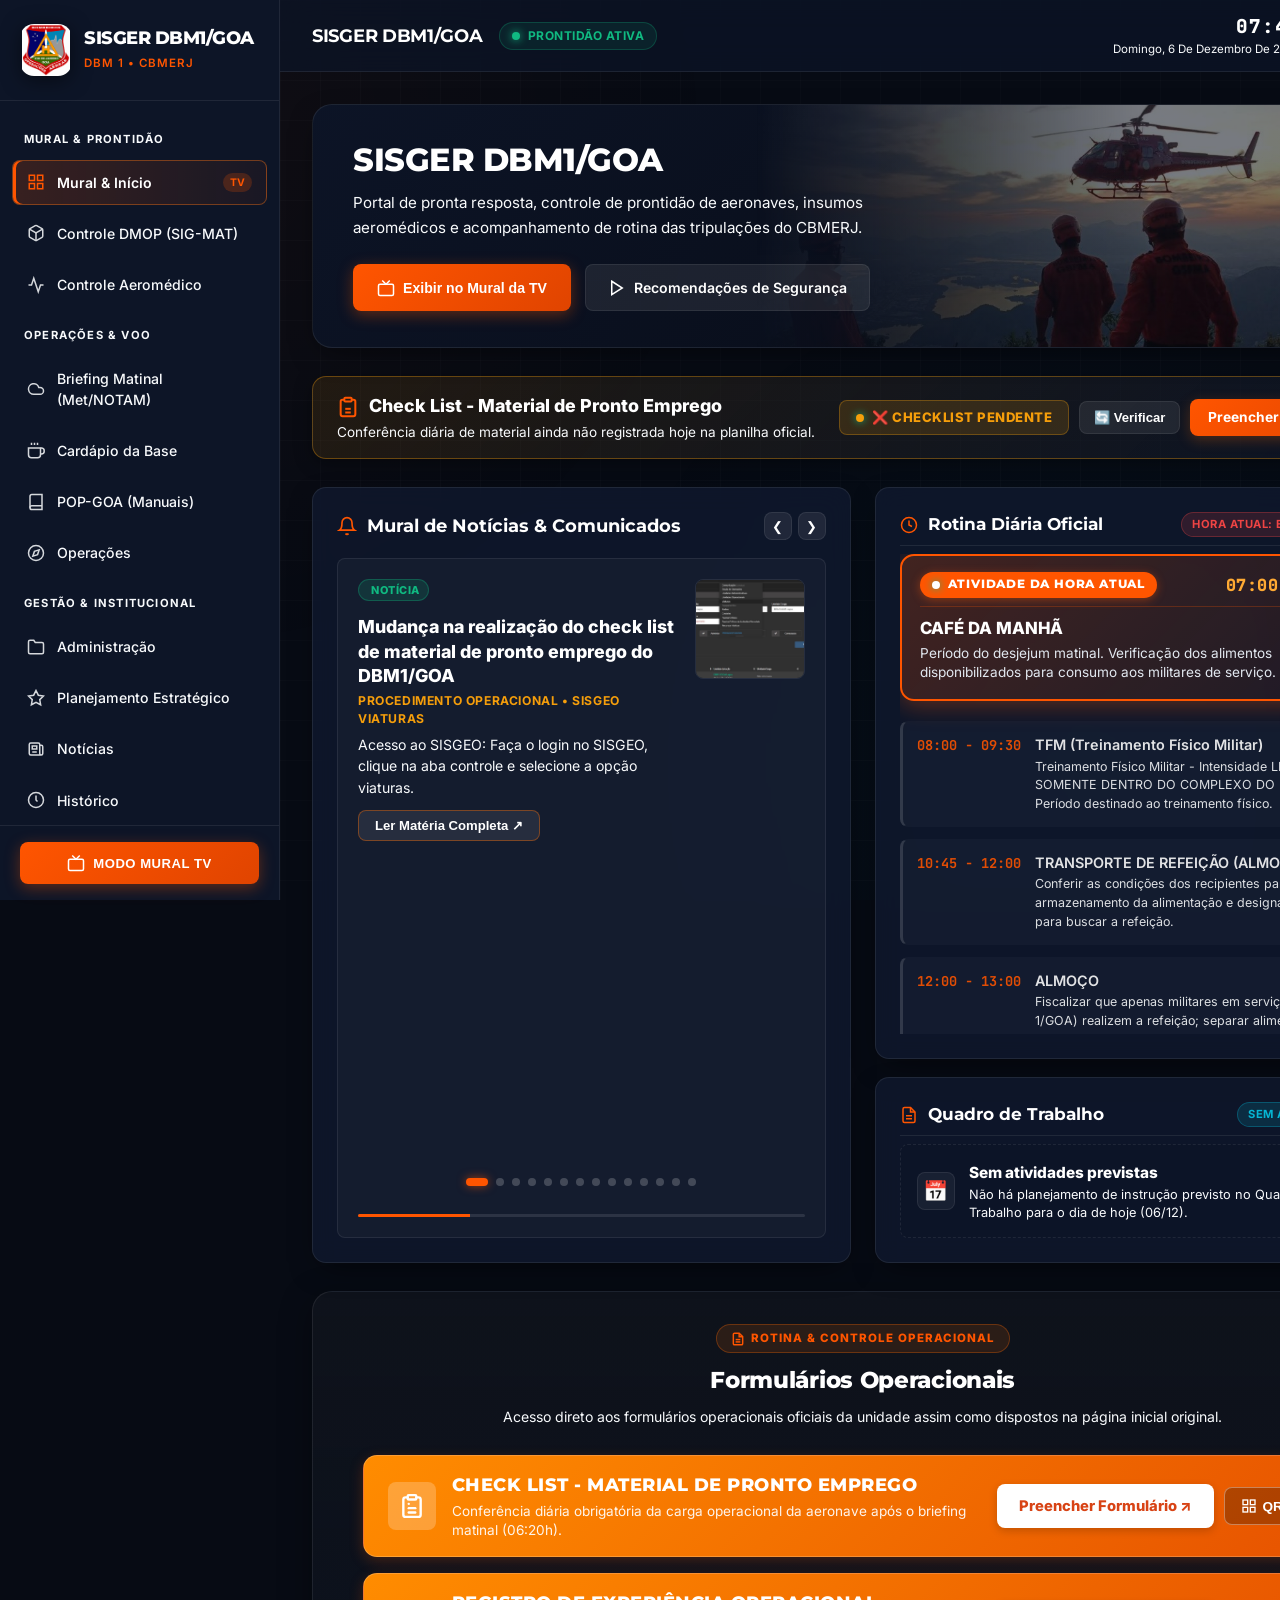
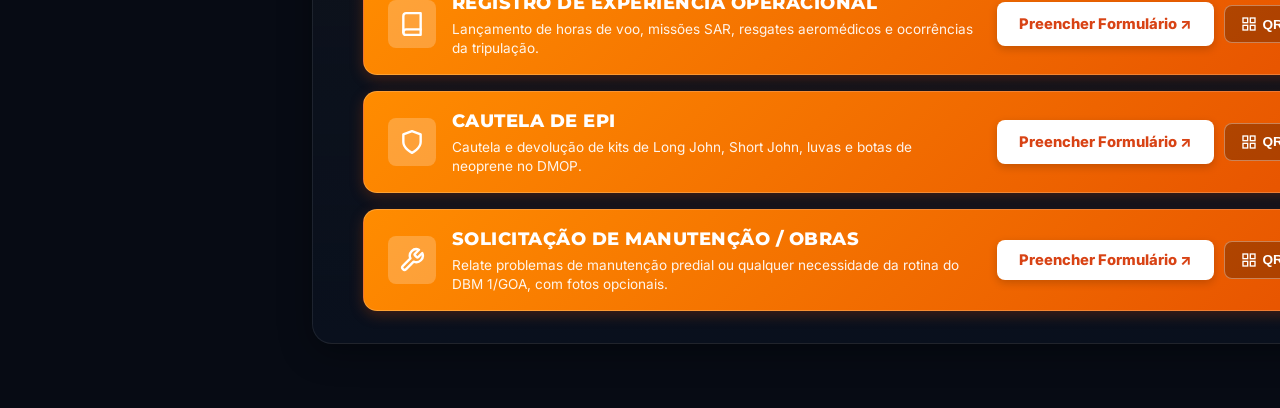
==== index.html @ 0c819751 "fix(sigmat): corrigir carregamento do prontuario e modal de registro de avarias" ====
<!DOCTYPE html>
<html lang="pt-BR">
<head>
  <meta charset="UTF-8">
  <meta name="viewport" content="width=device-width, initial-scale=1.0">
  <title>SISGER DBM1/GOA - CBMERJ | Portal Operacional</title>
  
  <!-- Favicon Oficial -->
  <link rel="icon" type="image/png" href="assets/brasao_goa.png">

  <!-- Tipografia Moderna (Google Fonts) -->
  <link rel="preconnect" href="https://fonts.googleapis.com">
  <link rel="preconnect" href="https://fonts.gstatic.com" crossorigin>
  <link href="https://fonts.googleapis.com/css2?family=Inter:wght@400;500;600;700;800&family=JetBrains+Mono:wght@500;700;800&family=Montserrat:wght@600;700;800;900&display=swap" rel="stylesheet">

  <!-- Estilos Globais -->
  <link rel="stylesheet" href="css/style.css?v=3.0">
</head>
<body>

  <!-- ========================================================================
       MODO TOTEM / TV VERTICAL (Exibição contínua para TV no salão de prontidão)
       ======================================================================== -->
  <div class="tv-kiosk-container" id="tv-kiosk-view">
    <div class="tv-header">
      <div class="tv-brand">
        <img src="assets/brasao_goa.png" alt="Brasão GOA">
        <img src="assets/distintivo_horus.jpg" alt="Distintivo Horus" style="border-radius: 50%;">
        <div>
          <h2>SISGER DBM1/GOA</h2>
          <span>MURAL OPERACIONAL & PRONTIDÃO • CBMERJ</span>
        </div>
      </div>

      <div class="tv-header-right">
        <!-- Card de Verificação da Realização do Checklist -->
        <div class="tv-checklist-card" id="tv-checklist-card-box">
          <div class="tv-chk-icon-wrap">
            <svg width="18" height="18" viewBox="0 0 24 24" fill="none" stroke="currentColor" stroke-width="2.3"><path d="M16 4h2a2 2 0 0 1 2 2v14a2 2 0 0 1-2 2H6a2 2 0 0 1-2-2V6a2 2 0 0 1 2-2h2"></path><rect x="8" y="2" width="8" height="4" rx="1" ry="1"></rect><path d="M9 14l2 2 4-4"></path></svg>
          </div>
          <div class="tv-chk-details">
            <span class="tv-chk-title">Checklist Pronto Emprego</span>
            <div id="tv-checklist-badge" class="status-indicator-badge badge-warning">
              <span class="pulse-dot"></span> PENDENTE DE REALIZAÇÃO
            </div>
          </div>
        </div>

        <div class="tv-clock">
          <div class="tv-clock-time" id="tv-clock-time">06:00:00</div>
          <div class="tv-clock-date" id="tv-clock-date">Sexta-feira, 3 de Outubro de 2026</div>
        </div>
        <button class="tv-exit-btn" id="btn-exit-tv-mode" onclick="ativarModoTv(false)" title="Sair do Modo TV (Esc)">
          ✕ Sair
        </button>
      </div>
    </div>

    <div class="tv-body-vertical">
      <!-- 1. Container de Notícias com Rotação Automática (Visual Idêntico ao Mural & Início, com Imagem) -->
      <div class="tv-urgent-banner tv-news-carousel-card" id="tv-urgent-banner">
        <div class="tv-news-card-body">
          <div class="tv-news-card-info">
            <div class="tv-news-card-badge-row">
              <span id="tv-aviso-badge" class="mural-badge badge-success">
                <span class="pulse-dot" style="width: 6px; height: 6px; background: currentColor; margin-right: 4px;"></span>
                OPERACIONAL • SALVAMENTO AQUÁTICO
              </span>
              <span class="tv-news-tag-live">MURAL DE NOTÍCIAS</span>
            </div>
            <h3 id="tv-aviso-titulo">Padronização de EPI - Aquisição de Short John</h3>
            <div id="tv-aviso-sub" class="mural-slide-sub">Utilização de Short John para Salvamento no Mar • GOA</div>
            <p id="tv-aviso-texto" class="mural-slide-text">Após processo de aquisição de EPIs para salvamento aquático, fica padronizada a correta equipagem do fiel: Short John (roupa de neoprene curta), luvas de neoprene e botas de neoprene. Cautela de kits completa disponível no DMOP.</p>
          </div>
          <div class="tv-news-img-box" id="tv-news-img-box">
            <img id="tv-aviso-img" src="assets/noticias/noticias_img_10.jpg" alt="Notícia GOA" loading="lazy">
          </div>
        </div>
        <div class="tv-news-progress">
          <div class="tv-news-progress-bar" id="tv-news-progress-bar"></div>
        </div>
      </div>

      <!-- 2. Linha Central: Vídeo Oficial de Recomendações de Segurança em Loop Contínuo -->
      <div class="tv-video-full-card" id="tv-video-wrapper">
        <div class="tv-video-tag">
          🎥 RECOMENDAÇÕES DE SEGURANÇA • GOA
        </div>
        <video id="tv-video-player" 
               src="assets/video_recomendacoes_goa.mp4" 
               autoplay 
               loop 
               muted 
               playsinline 
               preload="auto" 
               onerror="if(window.ativarFallbackVideoTv){window.ativarFallbackVideoTv();}else{this.style.display='none';}"
               style="width: 100%; height: 100%; object-fit: contain; background: #000; border: none;">
        </video>
      </div>

      <!-- 3. Timeline da Rotina Diária Oficial -->
      <div class="tv-routine-container">
        <div style="display: flex; justify-content: space-between; align-items: center; margin-bottom: 8px;">
          <h3 style="font-family: var(--font-heading); font-size: 1.05rem; color: #fff; font-weight: 700;">Rotina diária</h3>
          <span class="card-badge badge-info">Hoje</span>
        </div>
        <div class="tv-routine-list" id="tv-rotina-container">
          <!-- Injetado dinamicamente: Exibe somente o card da atividade no momento da exibição -->
        </div>
      </div>

      <!-- 3.1 Quadro de Trabalho Oficial (Instrução) -->
      <div class="tv-routine-container" id="tv-quadro-wrapper">
        <div style="display: flex; justify-content: space-between; align-items: center; margin-bottom: 8px;">
          <h3 style="font-family: var(--font-heading); font-size: 1.05rem; color: #fff; font-weight: 700;">Quadro de trabalho</h3>
          <span class="card-badge badge-warning" id="tv-quadro-badge">Instrução • Hoje</span>
        </div>
        <div class="tv-routine-list" id="tv-quadro-container">
          <!-- Injetado dinamicamente: Exibe a atividade proposta pelo documento com as mesmas dimensões -->
        </div>
      </div>

      <!-- 4. Rodapé da TV: QR Codes Rápidos para as Tripulações -->
      <div class="tv-footer-qr">
        <div class="tv-qr-box">
          <img class="tv-qr-img" src="https://api.qrserver.com/v1/create-qr-code/?size=250x250&data=https%3A%2F%2Fforms.gle%2FSuLZ4WrT7N7UUVRQ7" alt="QR Checklist">
          <div class="tv-qr-desc">
            <h4>Checklist Pronto Emprego</h4>
            <p>Conferência obrigatória realizada após o briefing.</p>
          </div>
        </div>

        <div class="tv-qr-box">
          <img class="tv-qr-img" src="https://api.qrserver.com/v1/create-qr-code/?size=250x250&data=https%3A%2F%2Fdocs.google.com%2Fforms%2Fd%2Fe%2F1FAIpQLSfJwFw_1cXWmDELPyB6v_aaVWKt3GfIDqwuEYj5qprN35EHjA%2Fviewform" alt="QR Experiência">
          <div class="tv-qr-desc">
            <h4>Experiência Operacional</h4>
            <p>Registro de horas de voo, missões e ocorrências da tripulação.</p>
          </div>
        </div>

        <div class="tv-qr-box">
          <img class="tv-qr-img" src="https://api.qrserver.com/v1/create-qr-code/?size=250x250&data=https%3A%2F%2Fdocs.google.com%2Fforms%2Fd%2Fe%2F1FAIpQLSfD7BpVW84JEsywaFGiBd-U7zSv86pkfxcZuWfM5XZKIKbe5Q%2Fviewform" alt="QR Cautela EPI">
          <div class="tv-qr-desc">
            <h4>Cautela de EPIs</h4>
            <p>Retirada de short john, long john, botas e luvas.</p>
          </div>
        </div>

        <div class="tv-qr-box">
          <img class="tv-qr-img" id="tv-qr-manutencao-img" src="https://api.qrserver.com/v1/create-qr-code/?size=250x250&data=https%3A%2F%2Fdbmlagoa.github.io%2FSISGER-DBM1-GOA%2F%3Fform%3Dmanutencao" alt="QR Manutenção">
          <div class="tv-qr-desc">
            <h4>Manutenção / Obras</h4>
            <p>Solicitação de reparos prediais e necessidades da rotina.</p>
          </div>
        </div>
      </div>
    </div>
  </div>

  <!-- ========================================================================
       APLICAÇÃO PADRÃO (DESKTOP / LAPTOP / CELULARES)
       ======================================================================== -->
  <div class="app-container">

    <!-- Sidebar de Navegação -->
    <aside class="sidebar">
      <div class="sidebar-header">
        <div class="sidebar-header-brand" style="display: flex; align-items: center; gap: 12px; flex: 1;">
          <img src="assets/brasao_goa.png" alt="Brasão GOA" class="sidebar-logo">
          <div class="sidebar-brand">
            <h1>SISGER DBM1/GOA</h1>
            <span>DBM 1 • CBMERJ</span>
          </div>
        </div>
        <button type="button" class="btn-icon mobile-sidebar-close" id="mobile-sidebar-close" aria-label="Fechar menu" title="Fechar menu">✕</button>
      </div>

      <nav class="sidebar-nav">
        <div class="nav-section-title">Mural & Prontidão</div>
        <a class="nav-link active" data-view="mural">
          <svg viewBox="0 0 24 24" fill="none" stroke="currentColor" stroke-width="2"><rect x="3" y="3" width="7" height="7"></rect><rect x="14" y="3" width="7" height="7"></rect><rect x="14" y="14" width="7" height="7"></rect><rect x="3" y="14" width="7" height="7"></rect></svg>
          <span>Mural & Início</span>
          <span class="badge">TV</span>
        </a>

        <a class="nav-link" data-view="sigmat">
          <svg viewBox="0 0 24 24" fill="none" stroke="currentColor" stroke-width="2"><path d="M21 16V8a2 2 0 0 0-1-1.73l-7-4a2 2 0 0 0-2 0l-7 4A2 2 0 0 0 3 8v8a2 2 0 0 0 1 1.73l7 4a2 2 0 0 0 2 0l7-4A2 2 0 0 0 21 16z"></path><polyline points="3.27 6.96 12 12.01 20.73 6.96"></polyline><line x1="12" y1="22.08" x2="12" y2="12"></line></svg>
          <span>Controle DMOP (SIG-MAT)</span>
        </a>

        <a class="nav-link" data-view="aeromedico">
          <svg viewBox="0 0 24 24" fill="none" stroke="currentColor" stroke-width="2"><path d="M22 12h-4l-3 9L9 3l-3 9H2"></path></svg>
          <span>Controle Aeromédico</span>
        </a>

        <div class="nav-section-title">Operações & Voo</div>
        <a class="nav-link" data-view="briefing">
          <svg viewBox="0 0 24 24" fill="none" stroke="currentColor" stroke-width="2" stroke-linecap="round" stroke-linejoin="round"><path d="M17.5 19H9a7 7 0 1 1 6.71-9h1.79a4.5 4.5 0 1 1 0 9Z"></path></svg>
          <span>Briefing Matinal (Met/NOTAM)</span>
        </a>

        <a class="nav-link" data-view="cardapio">
          <svg viewBox="0 0 24 24" fill="none" stroke="currentColor" stroke-width="2"><path d="M18 8h1a4 4 0 0 1 0 8h-1"></path><path d="M2 8h16v9a4 4 0 0 1-4 4H6a4 4 0 0 1-4-4V8z"></path><line x1="6" y1="1" x2="6" y2="4"></line><line x1="10" y1="1" x2="10" y2="4"></line><line x1="14" y1="1" x2="14" y2="4"></line></svg>
          <span>Cardápio da Base</span>
        </a>

        <a class="nav-link" data-view="pop">
          <svg viewBox="0 0 24 24" fill="none" stroke="currentColor" stroke-width="2"><path d="M4 19.5A2.5 2.5 0 0 1 6.5 17H20"></path><path d="M6.5 2H20v20H6.5A2.5 2.5 0 0 1 4 19.5v-15A2.5 2.5 0 0 1 6.5 2z"></path></svg>
          <span>POP-GOA (Manuais)</span>
        </a>

        <a class="nav-link" data-view="operacoes">
          <svg viewBox="0 0 24 24" fill="none" stroke="currentColor" stroke-width="2"><circle cx="12" cy="12" r="10"></circle><polygon points="16.24 7.76 14.12 14.12 7.76 16.24 9.88 9.88 16.24 7.76"></polygon></svg>
          <span>Operações</span>
        </a>

        <div class="nav-section-title">Gestão & Institucional</div>
        <!-- Nome Exato: Administração -->
        <a class="nav-link" data-view="administracao">
          <svg viewBox="0 0 24 24" fill="none" stroke="currentColor" stroke-width="2"><path d="M22 19a2 2 0 0 1-2 2H4a2 2 0 0 1-2-2V5a2 2 0 0 1 2-2h5l2 3h9a2 2 0 0 1 2 2z"></path></svg>
          <span>Administração</span>
        </a>

        <a class="nav-link" data-view="planejamento">
          <svg viewBox="0 0 24 24" fill="none" stroke="currentColor" stroke-width="2"><polygon points="12 2 15.09 8.26 22 9.27 17 14.14 18.18 21.02 12 17.77 5.82 21.02 7 14.14 2 9.27 8.91 8.26 12 2"></polygon></svg>
          <span>Planejamento Estratégico</span>
        </a>

        <!-- Separados: Notícias e Histórico -->
        <a class="nav-link" data-view="noticias">
          <svg viewBox="0 0 24 24" fill="none" stroke="currentColor" stroke-width="2"><path d="M19 20H5a2 2 0 0 1-2-2V6a2 2 0 0 1 2-2h10a2 2 0 0 1 2 2v1m2 13a2 2 0 0 1-2-2V7m2 13a2 2 0 0 0 2-2V9a2 2 0 0 0-2-2h-2m-4-3H9M7 16h6M7 8h6v4H7V8z"></path></svg>
          <span>Notícias</span>
        </a>

        <a class="nav-link" data-view="historico">
          <svg viewBox="0 0 24 24" fill="none" stroke="currentColor" stroke-width="2"><circle cx="12" cy="12" r="10"></circle><polyline points="12 6 12 12 14 14"></polyline></svg>
          <span>Histórico</span>
        </a>
      </nav>

      <div class="sidebar-footer">
        <button class="btn-tv-mode" id="btn-enter-tv-mode">
          <svg width="18" height="18" viewBox="0 0 24 24" fill="none" stroke="currentColor" stroke-width="2"><rect x="2" y="7" width="20" height="15" rx="2" ry="2"></rect><polyline points="17 2 12 7 7 2"></polyline></svg>
          Modo Mural TV
        </button>
      </div>
    </aside>

    <!-- Backdrop escuro para fechar o menu no celular ao tocar fora -->
    <div class="sidebar-backdrop" id="sidebar-backdrop"></div>

    <!-- Área Principal de Conteúdo -->
    <main class="main-wrapper">

      <!-- Topbar -->
      <header class="topbar">
        <div class="topbar-left">
          <button type="button" class="btn-icon mobile-hamburger-btn" id="mobile-menu-toggle" aria-label="Abrir menu de navegação" title="Menu">
            <svg width="22" height="22" viewBox="0 0 24 24" fill="none" stroke="currentColor" stroke-width="2.3" stroke-linecap="round" stroke-linejoin="round">
              <line x1="3" y1="6" x2="21" y2="6"></line>
              <line x1="3" y1="12" x2="21" y2="12"></line>
              <line x1="3" y1="18" x2="21" y2="18"></line>
            </svg>
          </button>
          <h2 class="topbar-title" id="topbar-page-title">SISGER DBM1/GOA</h2>
          <div class="topbar-status">
            <span class="pulse-dot"></span>
            Prontidão Ativa
          </div>
        </div>

        <div class="topbar-right">
          <div class="clock-display">
            <span class="clock-time" id="topbar-time">06:00</span>
            <span class="clock-date" id="topbar-date">Sexta-feira, 3 de Outubro</span>
          </div>

          <button class="btn-icon" id="btn-fullscreen-toggle" title="Tela Cheia">
            <svg width="18" height="18" viewBox="0 0 24 24" fill="none" stroke="currentColor" stroke-width="2"><path d="M8 3H5a2 2 0 0 0-2 2v3m18 0V5a2 2 0 0 0-2-2h-3m0 18h3a2 2 0 0 0 2-2v-3M3 16v3a2 2 0 0 0 2 2h3"></path></svg>
          </button>

          <button class="btn-icon" id="btn-open-cms" title="Painel de Gestão & Edição Fácil">
            <svg width="18" height="18" viewBox="0 0 24 24" fill="none" stroke="currentColor" stroke-width="2"><circle cx="12" cy="12" r="3"></circle><path d="M19.4 15a1.65 1.65 0 0 0 .33 1.82l.06.06a2 2 0 0 1 0 2.83 2 2 0 0 1-2.83 0l-.06-.06a1.65 1.65 0 0 0-1.82-.33 1.65 1.65 0 0 0-1 1.51V21a2 2 0 0 1-2 2 2 2 0 0 1-2-2v-.09A1.65 1.65 0 0 0 9 19.4a1.65 1.65 0 0 0-1.82.33l-.06.06a2 2 0 0 1-2.83 0 2 2 0 0 1 0-2.83l.06-.06a1.65 1.65 0 0 0 .33-1.82 1.65 1.65 0 0 0-1.51-1H3a2 2 0 0 1-2-2 2 2 0 0 1 2-2h.09A1.65 1.65 0 0 0 4.6 9a1.65 1.65 0 0 0-.33-1.82l-.06-.06a2 2 0 0 1 0-2.83 2 2 0 0 1 2.83 0l.06.06a1.65 1.65 0 0 0 1.82.33H9a1.65 1.65 0 0 0 1-1.51V3a2 2 0 0 1 2-2 2 2 0 0 1 2 2v.09a1.65 1.65 0 0 0 1 1.51 1.65 1.65 0 0 0 1.82-.33l.06-.06a2 2 0 0 1 2.83 0 2 2 0 0 1 0 2.83l-.06.06a1.65 1.65 0 0 0-.33 1.82V9a1.65 1.65 0 0 0 1.51 1H21a2 2 0 0 1 2 2 2 2 0 0 1-2 2h-.09a1.65 1.65 0 0 0-1.51 1z"></path></svg>
          </button>
        </div>
      </header>

      <!-- Conteúdo das Telas -->
      <div class="page-content">

        <!-- ==================================================================
             TELA 1: MURAL & INÍCIO (HOMEPAGE)
             ================================================================== -->
        <section class="view-section active" id="view-mural">
          <!-- Hero Banner Tático com Imagem Real do GOA -->
          <div class="hero-banner">
            <img src="assets/goa_hero_real.jpg" alt="Operações Aéreas CBMERJ / GOA" class="hero-banner-img">
            <div class="hero-content">
              <h2 class="hero-title">SISGER DBM1/GOA</h2>
              <p class="hero-desc">
                Portal de pronta resposta, controle de prontidão de aeronaves, insumos aeromédicos e acompanhamento de rotina das tripulações do CBMERJ.
              </p>
              <div class="hero-actions">
                <button class="btn-primary" onclick="ativarModoTv(true)">
                  <svg width="18" height="18" viewBox="0 0 24 24" fill="none" stroke="currentColor" stroke-width="2"><rect x="2" y="7" width="20" height="15" rx="2" ry="2"></rect><polyline points="17 2 12 7 7 2"></polyline></svg>
                  Exibir no Mural da TV
                </button>
                <a href="#video-anchor" class="btn-secondary">
                  <svg width="18" height="18" viewBox="0 0 24 24" fill="none" stroke="currentColor" stroke-width="2"><polygon points="5 3 19 12 5 21 5 3"></polygon></svg>
                  Recomendações de Segurança
                </a>
              </div>
            </div>
          </div>

          <!-- Card de Status do Checklist em Tempo Real -->
          <div class="checklist-status-card" id="checklist-card-box">
            <div class="checklist-info">
              <div class="checklist-title-row">
                <svg width="22" height="22" viewBox="0 0 24 24" fill="none" stroke="currentColor" stroke-width="2.2" style="color: var(--orange-rescue); flex-shrink: 0;"><path d="M16 4h2a2 2 0 0 1 2 2v14a2 2 0 0 1-2 2H6a2 2 0 0 1-2-2V6a2 2 0 0 1 2-2h2"></path><rect x="8" y="2" width="8" height="4" rx="1" ry="1"></rect><path d="M9 14h6"></path><path d="M9 18h6"></path><path d="M9 10h.01"></path></svg>
                <h3>Check List - Material de Pronto Emprego</h3>
              </div>
              <p id="checklist-status-desc">
                Consultando planilha de prontidão operacional no Google Drive...
              </p>
            </div>
            <div class="checklist-actions">
              <div id="checklist-live-badge" class="status-indicator-badge badge-warning">
                <span class="pulse-dot"></span> CHECANDO PLANILHA...
              </div>
              <button type="button" class="btn-secondary btn-verificar-chk" onclick="verificarChecklistManual()" title="Consultar planilha agora">
                🔄 Verificar
              </button>
              <a href="https://forms.gle/SuLZ4WrT7N7UUVRQ7" target="_blank" rel="noopener noreferrer" class="btn-primary btn-preencher-chk">
                Preencher Formulário ↗
              </a>
            </div>
          </div>

          <!-- Grid de Prontidão: Mural de Avisos & Rotina Diária Oficial -->
          <div class="mural-rotina-grid">
            <!-- Coluna 1: Mural de Avisos com Últimas Notícias Autênticas -->
            <div class="card" id="mural-card" style="display: flex; flex-direction: column;">
              <div class="card-header">
                <div class="card-title">
                  <svg width="20" height="20" viewBox="0 0 24 24" fill="none" stroke="currentColor" stroke-width="2"><path d="M18 8A6 6 0 0 0 6 8c0 7-3 9-3 9h18s-3-2-3-9"></path><path d="M13.73 21a2 2 0 0 1-3.46 0"></path></svg>
                  Mural de Notícias & Comunicados
                </div>
                <div style="display: flex; align-items: center; gap: 8px;">
                  <div class="mural-nav-btns">
                    <button type="button" class="btn-icon" id="btn-mural-prev" title="Aviso Anterior" style="width: 28px; height: 28px; font-size: 0.8rem;">❮</button>
                    <button type="button" class="btn-icon" id="btn-mural-next" title="Próximo Aviso" style="width: 28px; height: 28px; font-size: 0.8rem;">❯</button>
                  </div>
                </div>
              </div>
              <div class="mural-carousel" id="mural-carousel-box" style="flex: 1; display: flex; flex-direction: column; justify-content: space-between;">
                <div id="mural-slides-container">
                  <!-- Notícia 1 (Ativa por padrão no carregamento) -->
                  <div class="mural-slide active" data-index="0">
                    <div style="display: flex; gap: 16px; align-items: flex-start;">
                      <div style="flex: 1;">
                        <div style="display: flex; align-items: center; justify-content: space-between; margin-bottom: 6px;">
                          <span class="mural-badge badge-success">
                            <span class="pulse-dot" style="width: 6px; height: 6px; background: currentColor; margin-right: 4px;"></span>
                            OPERACIONAL • SALVAMENTO AQUÁTICO
                          </span>
                        </div>
                        <h3 style="color: #fff; font-size: 1.12rem; font-weight: 800; margin-bottom: 4px; line-height: 1.35;">Padronização de EPI - Aquisição de Short John</h3>
                        <div class="mural-slide-sub">Utilização de Short John para Salvamento no Mar • GOA</div>
                        <p class="mural-slide-text">Após processo de aquisição de EPIs para salvamento aquático, fica padronizada a correta equipagem do fiel: Short John (roupa de neoprene curta), luvas de neoprene e botas de neoprene. Cautela de kits completa disponível no DMOP.</p>
                        <div class="mural-slide-action">
                          <button type="button" class="btn-secondary" onclick="navigateTo('noticias')" style="padding: 7px 16px; font-size: 0.82rem; border-color: rgba(255,107,0,0.4); color: #fff; display: inline-flex; align-items: center; gap: 6px;">
                            Ler Matéria Completa ↗
                          </button>
                        </div>
                      </div>
                      <img src="assets/noticias/noticias_img_10.jpg" alt="Padronização de EPI" style="width: 110px; height: 100px; object-fit: cover; border-radius: var(--radius-sm); border: 1px solid var(--border-subtle); flex-shrink: 0;" loading="lazy">
                    </div>
                  </div>

                  <!-- Notícia 2 -->
                  <div class="mural-slide" data-index="1">
                    <div style="display: flex; gap: 16px; align-items: flex-start;">
                      <div style="flex: 1;">
                        <div style="display: flex; align-items: center; justify-content: space-between; margin-bottom: 6px;">
                          <span class="mural-badge badge-info">
                            <span class="pulse-dot" style="width: 6px; height: 6px; background: currentColor; margin-right: 4px;"></span>
                            INFRAESTRUTURA • 1ª FASE DE OBRAS
                          </span>
                        </div>
                        <h3 style="color: #fff; font-size: 1.12rem; font-weight: 800; margin-bottom: 4px; line-height: 1.35;">Início das Obras de Reforma e Readequação do DBM 1/GOA</h3>
                        <div class="mural-slide-sub">Alojamento Provisório Feminino e Almoxarifado Médico</div>
                        <p class="mural-slide-text">Instalados 3 containers provisórios para abrigar alojamento feminino, almoxarifado médico e sanitários dos colaboradores da empresa Argal para início das reformas estruturais do destacamento.</p>
                        <div class="mural-slide-action">
                          <button type="button" class="btn-secondary" onclick="navigateTo('noticias')" style="padding: 7px 16px; font-size: 0.82rem; border-color: rgba(255,107,0,0.4); color: #fff; display: inline-flex; align-items: center; gap: 6px;">
                            Ler Matéria Completa ↗
                          </button>
                        </div>
                      </div>
                      <img src="assets/noticias/noticias_img_9.jpg" alt="Obras DBM 1/GOA" style="width: 110px; height: 100px; object-fit: cover; border-radius: var(--radius-sm); border: 1px solid var(--border-subtle); flex-shrink: 0;" loading="lazy">
                    </div>
                  </div>

                  <!-- Notícia 3 -->
                  <div class="mural-slide" data-index="2">
                    <div style="display: flex; gap: 16px; align-items: flex-start;">
                      <div style="flex: 1;">
                        <div style="display: flex; align-items: center; justify-content: space-between; margin-bottom: 6px;">
                          <span class="mural-badge badge-success">
                            <span class="pulse-dot" style="width: 6px; height: 6px; background: currentColor; margin-right: 4px;"></span>
                            SISTEMA • CONTROLE DMOP
                          </span>
                        </div>
                        <h3 style="color: #fff; font-size: 1.12rem; font-weight: 800; margin-bottom: 4px; line-height: 1.35;">Operação do SIG-MAT (Controle DMOP)</h3>
                        <div class="mural-slide-sub">Fase Final do Estabelecimento de Controle de Material Operacional</div>
                        <p class="mural-slide-text">Concluída a entrada definitiva em operação do Sistema Integrado de Gestão de Material Operacional para controle rigoroso de carga, conferência diária e cautelas individuais da unidade.</p>
                        <div class="mural-slide-action">
                          <button type="button" class="btn-secondary" onclick="navigateTo('sigmat')" style="padding: 7px 16px; font-size: 0.82rem; border-color: rgba(255,107,0,0.4); color: #fff; display: inline-flex; align-items: center; gap: 6px;">
                            Acessar Sistema SIG-MAT ↗
                          </button>
                        </div>
                      </div>
                      <img src="assets/noticias/noticias_img_1.jpg" alt="SIG-MAT" style="width: 110px; height: 100px; object-fit: cover; border-radius: var(--radius-sm); border: 1px solid var(--border-subtle); flex-shrink: 0;" loading="lazy">
                    </div>
                  </div>

                  <!-- Notícia 4 -->
                  <div class="mural-slide" data-index="3">
                    <div style="display: flex; gap: 16px; align-items: flex-start;">
                      <div style="flex: 1;">
                        <div style="display: flex; align-items: center; justify-content: space-between; margin-bottom: 6px;">
                          <span class="mural-badge badge-danger">
                            <span class="pulse-dot" style="width: 6px; height: 6px; background: currentColor; margin-right: 4px;"></span>
                            URGENTE • SISGEO & ONCALL
                          </span>
                        </div>
                        <h3 style="color: #fff; font-size: 1.12rem; font-weight: 800; margin-bottom: 4px; line-height: 1.35;">Orientações para Preenchimento do Quesito Eletrônico</h3>
                        <div class="mural-slide-sub">Responsabilidades no Processo de Confecção do Quesito</div>
                        <p class="mural-slide-text">Preenchimento obrigatório pelo Chefe de Guarnição (SAR/Aeromédico) e assinatura do Comandante da Aeronave. Atenção ao correto lançamento de atribuições no sistema Oncall.</p>
                        <div class="mural-slide-action">
                          <button type="button" class="btn-secondary" onclick="navigateTo('noticias')" style="padding: 7px 16px; font-size: 0.82rem; border-color: rgba(255,107,0,0.4); color: #fff; display: inline-flex; align-items: center; gap: 6px;">
                            Ler Instruções na Íntegra ↗
                          </button>
                        </div>
                      </div>
                      <img src="assets/noticias/noticias_img_12.jpg" alt="Quesito Eletrônico" style="width: 110px; height: 100px; object-fit: cover; border-radius: var(--radius-sm); border: 1px solid var(--border-subtle); flex-shrink: 0;" loading="lazy">
                    </div>
                  </div>

                  <!-- Notícia 5 -->
                  <div class="mural-slide" data-index="4">
                    <div style="display: flex; gap: 16px; align-items: flex-start;">
                      <div style="flex: 1;">
                        <div style="display: flex; align-items: center; justify-content: space-between; margin-bottom: 6px;">
                          <span class="mural-badge badge-warning">
                            <span class="pulse-dot" style="width: 6px; height: 6px; background: currentColor; margin-right: 4px;"></span>
                            PROCEDIMENTO • SISGEO VIATURAS
                          </span>
                        </div>
                        <h3 style="color: #fff; font-size: 1.12rem; font-weight: 800; margin-bottom: 4px; line-height: 1.35;">Mudança na Realização do Check List de Pronto Emprego</h3>
                        <div class="mural-slide-sub">Conferência na Linha DMOP001 e Alimentação da Base</div>
                        <p class="mural-slide-text">Novo procedimento para conferência do material operacional via SISGEO na linha DMOP001, com cópia da mensagem padronizada para o formulário eletrônico do DBM 1/GOA.</p>
                        <div class="mural-slide-action">
                          <button type="button" class="btn-secondary" onclick="navigateTo('noticias')" style="padding: 7px 16px; font-size: 0.82rem; border-color: rgba(255,107,0,0.4); color: #fff; display: inline-flex; align-items: center; gap: 6px;">
                            Ver Passo a Passo ↗
                          </button>
                        </div>
                      </div>
                      <img src="assets/noticias/noticias_img_3.jpg" alt="Checklist SISGEO" style="width: 110px; height: 100px; object-fit: cover; border-radius: var(--radius-sm); border: 1px solid var(--border-subtle); flex-shrink: 0;" loading="lazy">
                    </div>
                  </div>

                  <!-- Notícia 6 -->
                  <div class="mural-slide" data-index="5">
                    <div style="display: flex; gap: 16px; align-items: flex-start;">
                      <div style="flex: 1;">
                        <div style="display: flex; align-items: center; justify-content: space-between; margin-bottom: 6px;">
                          <span class="mural-badge badge-info">
                            <span class="pulse-dot" style="width: 6px; height: 6px; background: currentColor; margin-right: 4px;"></span>
                            MODERNIZAÇÃO • PROCESSO SEI Nº 124235079
                          </span>
                        </div>
                        <h3 style="color: #fff; font-size: 1.12rem; font-weight: 800; margin-bottom: 4px; line-height: 1.35;">Material Operacional Adquirido pelo DBM 1/GOA</h3>
                        <div class="mural-slide-sub">Equipamentos Têxteis e Materiais para Resgate Aeromédico</div>
                        <p class="mural-slide-text">Concluída a aquisição e distribuição de novos materiais para salvamento em altura e resgate aeromédico, elevando a segurança e pronta resposta do Grupamento de Operações Aéreas.</p>
                        <div class="mural-slide-action">
                          <button type="button" class="btn-secondary" onclick="navigateTo('noticias')" style="padding: 7px 16px; font-size: 0.82rem; border-color: rgba(255,107,0,0.4); color: #fff; display: inline-flex; align-items: center; gap: 6px;">
                            Consultar Especificações ↗
                          </button>
                        </div>
                      </div>
                      <img src="assets/noticias/noticias_img_2.jpg" alt="Material Operacional" style="width: 110px; height: 100px; object-fit: cover; border-radius: var(--radius-sm); border: 1px solid var(--border-subtle); flex-shrink: 0;" loading="lazy">
                    </div>
                  </div>
                </div>
                <div class="mural-footer-bar">
                  <div class="mural-dots" id="mural-dots-container"></div>
                  <div class="mural-progress">
                    <div class="mural-progress-bar" id="mural-progress-bar"></div>
                  </div>
                </div>
              </div>
            </div>

            <!-- Coluna 2: Divisão em 2 partes - Rotina Diária (Superior) & Quadro de Trabalho (Inferior) -->
            <div class="mural-rotina-col-wrapper" style="display: flex; flex-direction: column; gap: 18px;">
              
              <!-- Container Superior: Rotina Diária Oficial -->
              <div class="card" id="card-rotina-diaria-box" style="display: flex; flex-direction: column; margin-bottom: 0;">
                <div class="card-header" style="margin-bottom: 8px; padding-bottom: 8px; border-bottom: 1px solid var(--border-subtle);">
                  <div class="card-title" style="font-size: 1.05rem;">
                    <svg width="18" height="18" viewBox="0 0 24 24" fill="none" stroke="currentColor" stroke-width="2"><circle cx="12" cy="12" r="10"></circle><polyline points="12 6 12 12 16 14"></polyline></svg>
                    Rotina Diária Oficial
                  </div>
                  <span class="card-badge badge-info" id="rotina-live-badge">24h Operacional</span>
                </div>
                <div class="rotina-timeline" id="rotina-timeline-container" style="flex: 1;"></div>
              </div>

              <!-- Container Inferior: Quadro de Trabalho -->
              <div class="card" id="card-quadro-trabalho-box" style="display: flex; flex-direction: column; margin-bottom: 0;">
                <div class="card-header" style="margin-bottom: 8px; padding-bottom: 8px; border-bottom: 1px solid var(--border-subtle);">
                  <div class="card-title" style="font-size: 1.05rem;">
                    <svg width="18" height="18" viewBox="0 0 24 24" fill="none" stroke="currentColor" stroke-width="2"><path d="M14 2H6a2 2 0 0 0-2 2v16a2 2 0 0 0 2 2h12a2 2 0 0 0 2-2V8z"></path><polyline points="14 2 14 8 20 8"></polyline><line x1="16" y1="13" x2="8" y2="13"></line><line x1="16" y1="17" x2="8" y2="17"></line></svg>
                    Quadro de Trabalho
                  </div>
                  <span class="card-badge badge-warning" id="quadro-trabalho-badge">Instrução • Hoje</span>
                </div>
                <div class="quadro-trabalho-body" id="quadro-trabalho-container" style="flex: 1;">
                  <!-- Injetado dinamicamente: Exibe a atividade do dia corrente ou 'Sem atividades previstas' -->
                </div>
              </div>

            </div>
          </div>

          <!-- Formulários Operacionais da Unidade (Estilo e Botões Exatos do Site Original) -->
          <div class="quick-forms-section-centered">
            <div class="quick-forms-header-centered">
              <div class="section-tag-center">
                <svg width="14" height="14" viewBox="0 0 24 24" fill="none" stroke="currentColor" stroke-width="2.5"><path d="M14 2H6a2 2 0 0 0-2 2v16a2 2 0 0 0 2 2h12a2 2 0 0 0 2-2V8z"></path><polyline points="14 2 14 8 20 8"></polyline><line x1="16" y1="13" x2="8" y2="13"></line><line x1="16" y1="17" x2="8" y2="17"></line></svg>
                ROTINA & CONTROLE OPERACIONAL
              </div>
              <h3 class="section-title-center">Formulários Operacionais</h3>
              <p class="section-desc-center">
                Acesso direto aos formulários operacionais oficiais da unidade assim como dispostos na página inicial original.
              </p>
            </div>

            <div class="operational-banners-container">
              <!-- Banner 1: Check List - Material de pronto emprego -->
              <div class="op-banner-strip">
                <div class="op-banner-left">
                  <div class="op-banner-icon">
                    <svg width="26" height="26" viewBox="0 0 24 24" fill="none" stroke="currentColor" stroke-width="2.2" stroke-linecap="round" stroke-linejoin="round">
                      <path d="M16 4h2a2 2 0 0 1 2 2v14a2 2 0 0 1-2 2H6a2 2 0 0 1-2-2V6a2 2 0 0 1 2-2h2"></path>
                      <rect x="8" y="2" width="8" height="4" rx="1" ry="1"></rect>
                      <path d="M9 14h6"></path><path d="M9 18h6"></path><path d="M9 10h.01"></path>
                    </svg>
                  </div>
                  <div>
                    <h4 class="op-banner-title">Check List - Material de pronto emprego</h4>
                    <p class="op-banner-desc">Conferência diária obrigatória da carga operacional da aeronave após o briefing matinal (06:20h).</p>
                  </div>
                </div>
                <div class="op-banner-actions">
                  <a href="https://forms.gle/SuLZ4WrT7N7UUVRQ7" target="_blank" rel="noopener noreferrer" class="op-form-btn-white">
                    Preencher Formulário ↗
                  </a>
                  <button type="button" class="op-form-btn-qr" onclick="abrirModalQRCode('Check List - Material de Pronto Emprego', 'https://forms.gle/SuLZ4WrT7N7UUVRQ7', 'https://api.qrserver.com/v1/create-qr-code/?size=220x220&margin=8&data=' + encodeURIComponent('https://forms.gle/SuLZ4WrT7N7UUVRQ7'))" title="Ver QR Code">
                    <svg width="16" height="16" viewBox="0 0 24 24" fill="none" stroke="currentColor" stroke-width="2"><rect x="3" y="3" width="7" height="7"></rect><rect x="14" y="3" width="7" height="7"></rect><rect x="14" y="14" width="7" height="7"></rect><rect x="3" y="14" width="7" height="7"></rect></svg>
                    QR Code
                  </button>
                </div>
              </div>

              <!-- Banner 2: Registro de experiência operacional -->
              <div class="op-banner-strip">
                <div class="op-banner-left">
                  <div class="op-banner-icon">
                    <svg width="26" height="26" viewBox="0 0 24 24" fill="none" stroke="currentColor" stroke-width="2.2" stroke-linecap="round" stroke-linejoin="round">
                      <path d="M4 19.5A2.5 2.5 0 0 1 6.5 17H20"></path>
                      <path d="M6.5 2H20v20H6.5A2.5 2.5 0 0 1 4 19.5v-15A2.5 2.5 0 0 1 6.5 2z"></path>
                    </svg>
                  </div>
                  <div>
                    <h4 class="op-banner-title">Registro de experiência operacional</h4>
                    <p class="op-banner-desc">Lançamento de horas de voo, missões SAR, resgates aeromédicos e ocorrências da tripulação.</p>
                  </div>
                </div>
                <div class="op-banner-actions">
                  <a href="https://docs.google.com/forms/d/e/1FAIpQLSfJwFw_1cXWmDELPyB6v_aaVWKt3GfIDqwuEYj5qprN35EHjA/viewform?usp=sharing&ouid=111973117430697468606" target="_blank" rel="noopener noreferrer" class="op-form-btn-white">
                    Preencher Formulário ↗
                  </a>
                  <button type="button" class="op-form-btn-qr" onclick="abrirModalQRCode('Registro de Experiência Operacional', 'https://docs.google.com/forms/d/e/1FAIpQLSfJwFw_1cXWmDELPyB6v_aaVWKt3GfIDqwuEYj5qprN35EHjA/viewform?usp=sharing&ouid=111973117430697468606', 'https://api.qrserver.com/v1/create-qr-code/?size=220x220&margin=8&data=' + encodeURIComponent('https://docs.google.com/forms/d/e/1FAIpQLSfJwFw_1cXWmDELPyB6v_aaVWKt3GfIDqwuEYj5qprN35EHjA/viewform?usp=sharing&ouid=111973117430697468606'))" title="Ver QR Code">
                    <svg width="16" height="16" viewBox="0 0 24 24" fill="none" stroke="currentColor" stroke-width="2"><rect x="3" y="3" width="7" height="7"></rect><rect x="14" y="3" width="7" height="7"></rect><rect x="14" y="14" width="7" height="7"></rect><rect x="3" y="14" width="7" height="7"></rect></svg>
                    QR Code
                  </button>
                </div>
              </div>

              <!-- Banner 3: Cautela de EPI -->
              <div class="op-banner-strip">
                <div class="op-banner-left">
                  <div class="op-banner-icon">
                    <svg width="26" height="26" viewBox="0 0 24 24" fill="none" stroke="currentColor" stroke-width="2.2" stroke-linecap="round" stroke-linejoin="round">
                      <path d="M12 22s8-4 8-10V5l-8-3-8 3v7c0 6 8 10 8 10z"></path>
                    </svg>
                  </div>
                  <div>
                    <h4 class="op-banner-title">Cautela de EPI</h4>
                    <p class="op-banner-desc">Cautela e devolução de kits de Long John, Short John, luvas e botas de neoprene no DMOP.</p>
                  </div>
                </div>
                <div class="op-banner-actions">
                  <a href="https://docs.google.com/forms/d/e/1FAIpQLSfD7BpVW84JEsywaFGiBd-U7zSv86pkfxcZuWfM5XZKIKbe5Q/viewform?usp=header" target="_blank" rel="noopener noreferrer" class="op-form-btn-white">
                    Preencher Formulário ↗
                  </a>
                  <button type="button" class="op-form-btn-qr" onclick="abrirModalQRCode('Cautela de EPIs', 'https://docs.google.com/forms/d/e/1FAIpQLSfD7BpVW84JEsywaFGiBd-U7zSv86pkfxcZuWfM5XZKIKbe5Q/viewform?usp=header', 'https://api.qrserver.com/v1/create-qr-code/?size=220x220&margin=8&data=' + encodeURIComponent('https://docs.google.com/forms/d/e/1FAIpQLSfD7BpVW84JEsywaFGiBd-U7zSv86pkfxcZuWfM5XZKIKbe5Q/viewform?usp=header'))" title="Ver QR Code">
                    <svg width="16" height="16" viewBox="0 0 24 24" fill="none" stroke="currentColor" stroke-width="2"><rect x="3" y="3" width="7" height="7"></rect><rect x="14" y="3" width="7" height="7"></rect><rect x="14" y="14" width="7" height="7"></rect><rect x="3" y="14" width="7" height="7"></rect></svg>
                    QR Code
                  </button>
                </div>
              </div>

              <!-- Banner 4: Solicitação de Manutenção / Necessidades do DBM1/GOA (grava na planilha da pasta Obras) -->
              <div class="op-banner-strip">
                <div class="op-banner-left">
                  <div class="op-banner-icon">
                    <svg width="26" height="26" viewBox="0 0 24 24" fill="none" stroke="currentColor" stroke-width="2.2" stroke-linecap="round" stroke-linejoin="round">
                      <path d="M14.7 6.3a1 1 0 0 0 0 1.4l1.6 1.6a1 1 0 0 0 1.4 0l3.77-3.77a6 6 0 0 1-7.94 7.94l-6.91 6.91a2.12 2.12 0 0 1-3-3l6.91-6.91a6 6 0 0 1 7.94-7.94l-3.76 3.76z"></path>
                    </svg>
                  </div>
                  <div>
                    <h4 class="op-banner-title">Solicitação de Manutenção / Obras</h4>
                    <p class="op-banner-desc">Relate problemas de manutenção predial ou qualquer necessidade da rotina do DBM 1/GOA, com fotos opcionais.</p>
                  </div>
                </div>
                <div class="op-banner-actions">
                  <button type="button" class="op-form-btn-white" onclick="abrirFormManutencao()">
                    Preencher Formulário ↗
                  </button>
                  <button type="button" class="op-form-btn-qr" onclick="abrirQRManutencao()" title="Ver QR Code">
                    <svg width="16" height="16" viewBox="0 0 24 24" fill="none" stroke="currentColor" stroke-width="2"><rect x="3" y="3" width="7" height="7"></rect><rect x="14" y="3" width="7" height="7"></rect><rect x="14" y="14" width="7" height="7"></rect><rect x="3" y="14" width="7" height="7"></rect></svg>
                    QR Code
                  </button>
                </div>
              </div>
            </div>
          </div>
        </section>

        <!-- ==================================================================
             TELA 2: CONTROLE DMOP (SIG-MAT)
             ================================================================== -->
        <section class="view-section" id="view-sigmat">
          <div class="card" style="margin-bottom: 20px;">
            <div class="card-header">
              <div>
                <h3 style="font-family: var(--font-heading); font-size: 1.3rem; color: #fff; font-weight: 800;">
                  SIG-MAT • Gestão de Carga Operacional
                </h3>
                <p style="font-size: 0.85rem; color: var(--text-secondary); margin-top: 4px;">
                  Controle integrado de materiais de resgate, equipamentos helitransportados e cautelas do DBM 1/GOA.
                </p>
              </div>
              <div style="display: flex; gap: 12px;">
                <button class="btn-secondary" onclick="document.getElementById('sigmat-frame').src = 'modules/sigmat.html?t=' + Date.now()">
                  🔄 Recarregar Dados
                </button>
                <a href="modules/sigmat.html?v=2.2" target="_blank" rel="noopener noreferrer" class="btn-primary">
                  ↗ Abrir em Janela Dedicada
                </a>
              </div>
            </div>
          </div>
          <iframe id="sigmat-frame" class="embed-full-frame" src="modules/sigmat.html?v=2.2"></iframe>
        </section>

        <!-- ==================================================================
             TELA 3: CONTROLE AEROMÉDICO (SIG-AEROMÉDICO)
             ================================================================== -->
        <section class="view-section" id="view-aeromedico">
          <div class="card" style="margin-bottom: 20px;">
            <div class="card-header">
              <div>
                <h3 style="font-family: var(--font-heading); font-size: 1.3rem; color: #fff; font-weight: 800;">
                  SIG-Aeromédico • Gestão de Insumos e Medicamentos
                </h3>
                <p style="font-size: 0.85rem; color: var(--text-secondary); margin-top: 4px;">
                  Monitoramento de validade, estoque crítico, relatórios em PDF e controle de movimentações médicas.
                </p>
              </div>
              <div style="display: flex; gap: 12px;">
                <button class="btn-secondary" onclick="document.getElementById('aeromedico-frame').src = 'modules/aeromedico.html?t=' + Date.now()">
                  🔄 Recarregar Dados
                </button>
                <a href="modules/aeromedico.html?v=2.2" target="_blank" rel="noopener noreferrer" class="btn-primary">
                  ↗ Abrir em Janela Dedicada
                </a>
              </div>
            </div>
          </div>
          <iframe id="aeromedico-frame" class="embed-full-frame" src="modules/aeromedico.html?v=2.2"></iframe>
        </section>

        <!-- ==================================================================
             TELA 4: BRIEFING MATINAL (REDEMET / WINDY / NOTAMs SBWJ)
             ================================================================== -->
        <section class="view-section" id="view-briefing">
          <!-- Banner Superior de Briefing -->
          <div class="hero-banner" style="margin-bottom: 24px;">
            <div class="hero-content">
              <div class="hero-tag">
                <span class="pulse-dot"></span>
                METEOROLOGIA AERONÁUTICA & NOTAMs OPERACIONAIS
              </div>
              <h2 class="hero-title">Briefing Matinal de Voo • GOA</h2>
              <p class="hero-desc">
                Condições de voo visual (VFR) para helicópteros no Estado do Rio de Janeiro, monitoramento de ventos, teto, visibilidade e restrições ativas para <strong>SBJR (Jacarepaguá)</strong> e TMA-RJ.
              </p>
              <div class="hero-actions">
                <a href="https://redemet.decea.mil.br/" target="_blank" rel="noopener noreferrer" class="btn-primary">
                  Acessar REDEMET Oficial ↗
                </a>
                <a href="https://aisweb.decea.mil.br/?i=notam&id=SBJR" target="_blank" rel="noopener noreferrer" class="btn-secondary">
                  Consultar NOTAM SBJR (AISWEB) ↗
                </a>
              </div>
            </div>
          </div>

          <!-- Estações METAR REDEMET Decodificadas -->
          <div style="margin-bottom: 24px;">
            <div style="display: flex; align-items: center; justify-content: space-between; margin-bottom: 14px;">
              <h3 style="font-family: var(--font-heading); font-size: 1.25rem; font-weight: 800; color: #fff;">
                Condições Meteorológicas nos Aeródromos do RJ (REDEMET / DECEA)
              </h3>
              <span class="card-badge badge-success">Atualizado • VFR Aberto</span>
            </div>
            <div class="metar-grid" id="metar-cards-container">
              <!-- Injetado por aero_weather.js -->
            </div>
          </div>

          <!-- Radar & Ventos Windy.com Interativo -->
          <div class="card" style="margin-bottom: 28px;">
            <div class="card-header">
              <div>
                <h3 style="font-family: var(--font-heading); font-size: 1.2rem; color: #fff; font-weight: 700;">
                  Monitoramento Dinâmico de Tempo & Ventos (Windy.com - TMA Rio)
                </h3>
                <p style="font-size: 0.82rem; color: var(--text-secondary); margin-top: 2px;">
                  Centrado nas coordenadas da Base do GOA / Aeródromo de Jacarepaguá (-22.987, -43.370).
                </p>
              </div>

              <!-- Seletor de Camadas do Windy -->
              <div style="display: flex; gap: 8px; flex-wrap: wrap;">
                <button type="button" class="btn-secondary btn-windy-layer active" data-layer="wind" onclick="alterarCamadaWindy('wind')" style="padding: 6px 12px; font-size: 0.78rem;">
                  🌬️ Vento & Rajadas
                </button>
                <button type="button" class="btn-secondary btn-windy-layer" data-layer="radar" onclick="alterarCamadaWindy('radar')" style="padding: 6px 12px; font-size: 0.78rem;">
                  🌧️ Radar & Chuva
                </button>
                <button type="button" class="btn-secondary btn-windy-layer" data-layer="clouds" onclick="alterarCamadaWindy('clouds')" style="padding: 6px 12px; font-size: 0.78rem;">
                  ☁️ Teto & Nuvens
                </button>
                <button type="button" class="btn-secondary btn-windy-layer" data-layer="visibility" onclick="alterarCamadaWindy('visibility')" style="padding: 6px 12px; font-size: 0.78rem;">
                  👁️ Visibilidade
                </button>
              </div>
            </div>

            <div class="windy-container">
              <iframe id="windy-iframe" src="https://embed.windy.com/embed.html?type=map&location=coordinates&metricRain=mm&metricTemp=%C2%B0C&metricWind=kt&zoom=10&overlay=wind&product=ecmwf&level=surface&lat=-22.987&lon=-43.370&message=true"></iframe>
            </div>
          </div>

          <!-- NOTAMs Ativos para SBJR e Relevantes para o GOA (AISWEB DECEA) -->
          <div class="card">
            <div class="card-header">
              <div>
                <h3 style="font-family: var(--font-heading); font-size: 1.2rem; color: #fff; font-weight: 700;">
                  NOTAMs Ativos: SBJR (Jacarepaguá) & TMA-RJ
                </h3>
                <p style="font-size: 0.82rem; color: var(--text-secondary); margin-top: 2px;">
                  Informações essenciais para segurança de voo, restrições e obstáculos para aeronaves de asa rotativa (helicópteros).
                </p>
              </div>
              <a href="https://aisweb.decea.mil.br/?i=notam&id=SBJR" target="_blank" rel="noopener noreferrer" class="btn-secondary" style="font-size: 0.8rem; padding: 6px 14px;">
                Consultar AISWEB Oficial ↗
              </a>
            </div>

            <div class="notam-list" id="notam-list-container">
              <!-- Injetado por aero_weather.js -->
            </div>
          </div>
        </section>

        <!-- ==================================================================
             TELA 5: CARDÁPIO DA BASE (LOOKER STUDIO)
             ================================================================== -->
        <section class="view-section" id="view-cardapio">
          <div class="card" style="margin-bottom: 20px;">
            <div class="card-header">
              <div>
                <h3 style="font-family: var(--font-heading); font-size: 1.3rem; color: #fff; font-weight: 800;">
                  Cardápio da Base - DBM 1 / GOA
                </h3>
                <p style="font-size: 0.85rem; color: var(--text-secondary); margin-top: 4px;">
                  Escala de refeições, almoço e jantar das tripulações de serviço.
                </p>
              </div>
              <a href="https://datastudio.google.com/reporting/8db989e0-5255-4226-9af9-e48869fcc0d6/page/p_bykjmpwrwd" target="_blank" rel="noopener noreferrer" class="btn-secondary">
                ↗ Abrir no Looker Studio
              </a>
            </div>
          </div>
          <iframe class="embed-full-frame" src="https://datastudio.google.com/embed/reporting/8db989e0-5255-4226-9af9-e48869fcc0d6/page/p_bykjmpwrwd"></iframe>
        </section>

        <!-- ==================================================================
             TELA 6: POP-GOA (MANUAIS E PROCEDIMENTOS PADRONIZADOS)
             ================================================================== -->
        <section class="view-section" id="view-pop">
          <div class="hero-banner" style="margin-bottom: 24px;">
            <div class="hero-content">
              <div class="hero-tag">PROCEDIMENTOS OPERACIONAIS</div>
              <h2 class="hero-title">POP-GOA / CBMERJ</h2>
              <p class="hero-desc">
                Procedimentos Operacionais Padronizados de salvamento aquático, rapel, guincho elétrico, resgate helitransportado e manobras táticas de emergência.
              </p>
              <a href="https://sites.google.com/view/pop-goacbmerj/pops" target="_blank" rel="noopener noreferrer" class="btn-primary">
                Acessar Portal Dedicado de POPs ↗
              </a>
            </div>
          </div>

          <div class="quick-forms-grid">
            <div class="card">
              <h4 style="font-weight: 700; color: #fff; margin-bottom: 8px;">POP - Salvamento Aquático</h4>
              <p style="font-size: 0.85rem; color: var(--text-secondary); margin-bottom: 16px;">Técnicas de salto e içamento em operações marítimas com aeronaves de asa rotativa.</p>
              <a href="https://sites.google.com/view/pop-goacbmerj/pops" target="_blank" class="btn-secondary" style="font-size: 0.8rem; padding: 6px 12px;">Consultar Documento</a>
            </div>
            <div class="card">
              <h4 style="font-weight: 700; color: #fff; margin-bottom: 8px;">POP - Operações de Guincho</h4>
              <p style="font-size: 0.85rem; color: var(--text-secondary); margin-bottom: 16px;">Conferência de carga, limites mecânicos e procedimentos de corte de cabo.</p>
              <a href="https://sites.google.com/view/pop-goacbmerj/pops" target="_blank" class="btn-secondary" style="font-size: 0.8rem; padding: 6px 12px;">Consultar Documento</a>
            </div>
            <div class="card">
              <h4 style="font-weight: 700; color: #fff; margin-bottom: 8px;">POP - Transporte Aeromédico</h4>
              <p style="font-size: 0.85rem; color: var(--text-secondary); margin-bottom: 16px;">Padronização de triagem, estabilização e oxigenioterapia a bordo.</p>
              <a href="https://sites.google.com/view/pop-goacbmerj/pops" target="_blank" class="btn-secondary" style="font-size: 0.8rem; padding: 6px 12px;">Consultar Documento</a>
            </div>
          </div>
        </section>

        <!-- ==================================================================
             TELA 7: OPERAÇÕES & SEI
             ================================================================== -->
        <section class="view-section" id="view-operacoes">
          <div class="card" style="margin-bottom: 24px;">
            <h3 style="font-family: var(--font-heading); font-size: 1.3rem; color: #fff; font-weight: 800; margin-bottom: 6px;">
              Operações • DBM 1 / GOA
            </h3>
            <p style="font-size: 0.85rem; color: var(--text-secondary);">
              Sistemas e controles operacionais integrados: SISGEO, Google Earth e processos administrativos no SEI-RJ.
            </p>
          </div>

          <div class="quick-forms-grid">
            <div class="card">
              <div class="card-badge badge-info" style="margin-bottom: 10px;">Google Earth 3D</div>
              <h4 style="font-weight: 700; color: #fff; margin-bottom: 8px;">Catálogo Operacional de Helipontos</h4>
              <p style="font-size: 0.85rem; color: var(--text-secondary); margin-bottom: 16px;">Mapeamento 3D de áreas de pouso, obstáculos e pontos de captação de água no RJ.</p>
              <a href="https://earth.google.com/earth/d/1OBvGM0g77umCGpn_nGAGL4XFzSuIj5BZ?usp=sharing" target="_blank" rel="noopener noreferrer" class="btn-primary" style="font-size: 0.85rem;">
                Abrir no Google Earth ↗
              </a>
            </div>

            <div class="card">
              <div class="card-badge badge-warning" style="margin-bottom: 10px;">SISGEO CBMERJ</div>
              <h4 style="font-weight: 700; color: #fff; margin-bottom: 8px;">Mapa Termal de Eventos</h4>
              <p style="font-size: 0.85rem; color: var(--text-secondary); margin-bottom: 16px;">Concentração de ocorrências aéreas, buscas, resgates e incêndios florestais.</p>
              <a href="https://sisgeo.cbmerj.rj.gov.br/Sisgeo/Mapa" target="_blank" rel="noopener noreferrer" class="btn-secondary" style="font-size: 0.85rem;">
                Acessar SISGEO Mapa ↗
              </a>
            </div>

            <div class="card">
              <div class="card-badge badge-success" style="margin-bottom: 10px;">SEI-RJ nº 127583227</div>
              <h4 style="font-weight: 700; color: #fff; margin-bottom: 8px;">Controle de Instruções</h4>
              <p style="font-size: 0.85rem; color: var(--text-secondary); margin-bottom: 16px;">Processo de registro das instruções de voo, horas ministradas e avaliações de proficiência.</p>
              <a href="https://sei.rj.gov.br/sei/controlador.php?acao=procedimento_trabalhar&id_procedimento=127583227" target="_blank" rel="noopener noreferrer" class="btn-secondary" style="font-size: 0.85rem;">
                Abrir Processo SEI ↗
              </a>
            </div>

            <div class="card">
              <div class="card-badge badge-danger" style="margin-bottom: 10px;">SEI-RJ nº 99796560</div>
              <h4 style="font-weight: 700; color: #fff; margin-bottom: 8px;">Operações Simuladas (2022-2024)</h4>
              <p style="font-size: 0.85rem; color: var(--text-secondary); margin-bottom: 16px;">Relatórios e avaliações pós-exercício dos simulados operacionais com tripulações.</p>
              <a href="https://sei.rj.gov.br/sei/controlador.php?acao=procedimento_trabalhar&id_procedimento=99796560" target="_blank" rel="noopener noreferrer" class="btn-secondary" style="font-size: 0.85rem;">
                Abrir Processo SEI ↗
              </a>
            </div>
          </div>
        </section>

        <!-- ==================================================================
             TELA 8: ADMINISTRAÇÃO (ESTRUTURA EXATA DO SITE ORIGINAL)
             ================================================================== -->
        <section class="view-section" id="view-administracao">
          <!-- Cabeçalho -->
          <div class="card" style="margin-bottom: 28px;">
            <div class="card-header">
              <div>
                <h3 style="font-family: var(--font-heading); font-size: 1.4rem; color: #fff; font-weight: 800;">
                  Administração • DBM 1 / GOA
                </h3>
                <p style="font-size: 0.85rem; color: var(--text-secondary); margin-top: 4px;">
                  Gestão financeira, plano de chamada, bens patrimoniais, rádios e controle sanitário.
                </p>
              </div>
            </div>
          </div>

          <!-- 1. CONTROLE FINANCEIRO -->
          <div class="admin-section-block">
            <h3 class="admin-section-title">
              <svg width="22" height="22" viewBox="0 0 24 24" fill="none" stroke="currentColor" stroke-width="2"><path d="M12 1v22M17 5H9.5a3.5 3.5 0 0 0 0 7h5a3.5 3.5 0 0 1 0 7H6"></path></svg>
              Controle financeiro
            </h3>
            <div class="admin-cards-row">
              <a href="https://docs.google.com/forms/d/e/1FAIpQLSfj4ptk-X8rqi3T_Yh11or6qqAW2-_XbmRKEHGyDVHLNCOmJA/viewform" target="_blank" rel="noopener noreferrer" class="admin-link-card">
                <div>
                  <div class="form-icon" style="margin-bottom: 12px; background: rgba(16, 185, 129, 0.15); color: var(--green-ready);">
                    <svg width="22" height="22" viewBox="0 0 24 24" fill="none" stroke="currentColor" stroke-width="2"><path d="M14 2H6a2 2 0 0 0-2 2v16a2 2 0 0 0 2 2h12a2 2 0 0 0 2-2V8z"></path><polyline points="14 2 14 8 20 8"></polyline><line x1="16" y1="13" x2="8" y2="13"></line><line x1="16" y1="17" x2="8" y2="17"></line><polyline points="10 9 9 9 8 9"></polyline></svg>
                  </div>
                  <h4>Lançamento de informações</h4>
                  <p>Compras ou Crédito em conta</p>
                </div>
                <div class="btn-primary" style="padding: 8px 14px; font-size: 0.8rem; text-align: center;">
                  Preencher Formulário ↗
                </div>
              </a>

              <a href="https://docs.google.com/spreadsheets/d/1P1sOqpBGC_NIpHOysAmsZvQSrg6R1MiRyeitcExrCos/edit?gid=1759977811#gid=1759977811" target="_blank" rel="noopener noreferrer" class="admin-link-card">
                <div>
                  <div class="form-icon" style="margin-bottom: 12px; background: rgba(6, 182, 212, 0.15); color: var(--cyan-tactical);">
                    <svg width="22" height="22" viewBox="0 0 24 24" fill="none" stroke="currentColor" stroke-width="2"><rect x="3" y="3" width="18" height="18" rx="2" ry="2"></rect><line x1="3" y1="9" x2="21" y2="9"></line><line x1="9" y1="21" x2="9" y2="9"></line></svg>
                  </div>
                  <h4>Balancete Interno</h4>
                  <p>Planilha de prestação de contas e fluxo financeiro</p>
                </div>
                <div class="btn-secondary" style="padding: 8px 14px; font-size: 0.8rem; text-align: center;">
                  Abrir Planilha ↗
                </div>
              </a>

              <a href="https://www.ne12.bradesconetempresa.b.br/ibpjlogin/login.jsf" target="_blank" rel="noopener noreferrer" class="admin-link-card">
                <div>
                  <div class="form-icon" style="margin-bottom: 12px; background: rgba(239, 68, 68, 0.15); color: var(--red-alert);">
                    <svg width="22" height="22" viewBox="0 0 24 24" fill="none" stroke="currentColor" stroke-width="2"><rect x="1" y="4" width="22" height="16" rx="2" ry="2"></rect><line x1="1" y1="10" x2="23" y2="10"></line></svg>
                  </div>
                  <h4>Bradesco</h4>
                  <p>Net Empresa Bradesco</p>
                </div>
                <div class="btn-secondary" style="padding: 8px 14px; font-size: 0.8rem; text-align: center;">
                  Acessar Banco ↗
                </div>
              </a>
            </div>
          </div>

          <!-- 2. PLANO DE CHAMADA -->
          <div class="admin-section-block">
            <h3 class="admin-section-title">
              <svg width="22" height="22" viewBox="0 0 24 24" fill="none" stroke="currentColor" stroke-width="2"><path d="M22 16.92v3a2 2 0 0 1-2.18 2 19.79 19.79 0 0 1-8.63-3.07 19.5 19.5 0 0 1-6-6 19.79 19.79 0 0 1-3.07-8.67A2 2 0 0 1 4.11 2h3a2 2 0 0 1 2 1.72 12.84 12.84 0 0 0 .7 2.81 2 2 0 0 1-.45 2.11L8.09 9.91a16 16 0 0 0 6 6l1.27-1.27a2 2 0 0 1 2.11-.45 12.84 12.84 0 0 0 2.81.7A2 2 0 0 1 22 16.92z"></path></svg>
              Plano de chamada
            </h3>
            <div class="admin-cards-row">
              <a href="https://drive.google.com/file/d/1vqL6_PK9DkvgCWIvrXCE7GmcSEiSDWlW/view?usp=drive_link" target="_blank" rel="noopener noreferrer" class="admin-link-card">
                <div>
                  <div class="form-icon" style="margin-bottom: 12px; background: rgba(245, 158, 11, 0.15); color: var(--gold-wings);">
                    <svg width="22" height="22" viewBox="0 0 24 24" fill="none" stroke="currentColor" stroke-width="2"><path d="M14 2H6a2 2 0 0 0-2 2v16a2 2 0 0 0 2 2h12a2 2 0 0 0 2-2V8z"></path><polyline points="14 2 14 8 20 8"></polyline><line x1="16" y1="13" x2="8" y2="13"></line><line x1="16" y1="17" x2="8" y2="17"></line></svg>
                  </div>
                  <h4>Plano de chamada</h4>
                  <p>Documento oficial de acionamento extraordinário das tripulações do DBM1/GOA</p>
                </div>
                <div class="btn-primary" style="padding: 8px 14px; font-size: 0.8rem; text-align: center;">
                  Visualizar Documento ↗
                </div>
              </a>
            </div>
          </div>

          <!-- 3. BENS PATRIMONIAIS -->
          <div class="admin-section-block">
            <h3 class="admin-section-title">
              <svg width="22" height="22" viewBox="0 0 24 24" fill="none" stroke="currentColor" stroke-width="2"><path d="M21 16V8a2 2 0 0 0-1-1.73l-7-4a2 2 0 0 0-2 0l-7 4A2 2 0 0 0 3 8v8a2 2 0 0 0 1 1.73l7 4a2 2 0 0 0 2 0l7-4A2 2 0 0 0 21 16z"></path></svg>
              Bens patrimoniais
            </h3>
            <div class="admin-cards-row">
              <a href="https://drive.google.com/drive/folders/1zSEMPDeWycPb0l76wrjDw1Pgq0yb7hI8" target="_blank" rel="noopener noreferrer" class="admin-link-card">
                <div>
                  <div class="form-icon" style="margin-bottom: 12px; background: rgba(255, 85, 0, 0.15); color: var(--orange-rescue);">
                    <svg width="22" height="22" viewBox="0 0 24 24" fill="none" stroke="currentColor" stroke-width="2"><path d="M22 19a2 2 0 0 1-2 2H4a2 2 0 0 1-2-2V5a2 2 0 0 1 2-2h5l2 3h9a2 2 0 0 1 2 2z"></path></svg>
                  </div>
                  <h4>Arrolamento</h4>
                  <p>Pasta do Google Drive com arquivos e termos de arrolamento de bens do DBM1/GOA</p>
                </div>
                <div class="btn-primary" style="padding: 8px 14px; font-size: 0.8rem; text-align: center;">
                  Abrir Pasta no Drive ↗
                </div>
              </a>

              <a href="https://docs.google.com/spreadsheets/d/14SSXdj1QgdX7qSSx6WJ74KQ8iPUYJ-WxFTQVILRFrmE/edit?usp=share_link" target="_blank" rel="noopener noreferrer" class="admin-link-card">
                <div>
                  <div class="form-icon" style="margin-bottom: 12px; background: rgba(6, 182, 212, 0.15); color: var(--cyan-tactical);">
                    <svg width="22" height="22" viewBox="0 0 24 24" fill="none" stroke="currentColor" stroke-width="2"><polygon points="12 2 2 7 12 12 22 7 12 2"></polygon><polyline points="2 17 12 22 22 17"></polyline><polyline points="2 12 12 17 22 12"></polyline></svg>
                  </div>
                  <h4>Controle de rádios</h4>
                  <p>Planilha de controle patrimonial de transceptores portáteis e veiculares</p>
                </div>
                <div class="btn-secondary" style="padding: 8px 14px; font-size: 0.8rem; text-align: center;">
                  Abrir Planilha ↗
                </div>
              </a>
            </div>
          </div>

          <!-- 4. CONTROLE SANITÁRIO (REALOCADO CONFORME SOLICITADO) -->
          <div class="admin-section-block">
            <h3 class="admin-section-title">
              <svg width="22" height="22" viewBox="0 0 24 24" fill="none" stroke="currentColor" stroke-width="2"><path d="M22 12h-4l-3 9L9 3l-3 9H2"></path></svg>
              Controle sanitário
            </h3>
            <div class="admin-cards-row">
              <a href="https://drive.google.com/file/d/1KOWe1KmjD-mSWR-NWzw3jKk1nccSk_4W/view?usp=drive_link" target="_blank" rel="noopener noreferrer" class="admin-link-card">
                <div>
                  <div class="form-icon" style="margin-bottom: 12px; background: rgba(6, 182, 212, 0.15); color: var(--cyan-tactical);">
                    <svg width="22" height="22" viewBox="0 0 24 24" fill="none" stroke="currentColor" stroke-width="2"><path d="M14 2H6a2 2 0 0 0-2 2v16a2 2 0 0 0 2 2h12a2 2 0 0 0 2-2V8z"></path><polyline points="14 2 14 8 20 8"></polyline><line x1="16" y1="13" x2="8" y2="13"></line><line x1="16" y1="17" x2="8" y2="17"></line></svg>
                  </div>
                  <h4>Laudo de Potabilidade</h4>
                  <p>Laudo técnico de potabilidade da água das instalações do DBM1/GOA</p>
                </div>
                <div class="btn-primary" style="padding: 8px 14px; font-size: 0.8rem; text-align: center;">
                  Visualizar Laudo ↗
                </div>
              </a>

              <a href="https://drive.google.com/file/d/1VEgPqFrL8pdRwt-Gt1TjS7PEy_ymiYPb/view?usp=drive_link" target="_blank" rel="noopener noreferrer" class="admin-link-card">
                <div>
                  <div class="form-icon" style="margin-bottom: 12px; background: rgba(245, 158, 11, 0.15); color: var(--gold-wings);">
                    <svg width="22" height="22" viewBox="0 0 24 24" fill="none" stroke="currentColor" stroke-width="2"><path d="M12 22s8-4 8-10V5l-8-3-8 3v7c0 6 8 10 8 10z"></path></svg>
                  </div>
                  <h4>Laudo de desratização e dedetização</h4>
                  <p>Certificado de controle de pragas e dedetização do destacamento</p>
                </div>
                <div class="btn-primary" style="padding: 8px 14px; font-size: 0.8rem; text-align: center;">
                  Visualizar Laudo ↗
                </div>
              </a>
            </div>
          </div>
        </section>

        <!-- ==================================================================
             TELA 9: PLANEJAMENTO ESTRATÉGICO (GAMMA APP)
             ================================================================== -->
        <section class="view-section" id="view-planejamento">
          <div class="card" style="margin-bottom: 20px;">
            <div class="card-header">
              <div>
                <h3 style="font-family: var(--font-heading); font-size: 1.3rem; color: #fff; font-weight: 800;">
                  Reestruturação e Planejamento Estratégico GOA 2026
                </h3>
                <p style="font-size: 0.85rem; color: var(--text-secondary); margin-top: 4px;">
                  Diretrizes de expansão, modernização de frota e readequação de infraestrutura.
                </p>
              </div>
              <a href="https://reestruturacaogoa2026-t067zym.gamma.site/" target="_blank" rel="noopener noreferrer" class="btn-primary">
                ↗ Abrir Apresentação Externa
              </a>
            </div>
          </div>
          <iframe class="embed-full-frame" src="https://reestruturacaogoa2026-t067zym.gamma.site/"></iframe>
        </section>

        <!-- ==================================================================
             TELA 10: NOTÍCIAS (CONTEÚDO INTEGRAL DA VERSÃO ORIGINAL)
             ================================================================== -->
        <section class="view-section" id="view-noticias">
          <div class="card" style="margin-bottom: 24px;">
            <div style="display: flex; justify-content: space-between; align-items: center; flex-wrap: wrap; gap: 14px;">
              <div>
                <h3 style="font-family: var(--font-heading); font-size: 1.4rem; color: #fff; font-weight: 800;">
                  Notícias e Boletins Operacionais • DBM 1 / GOA
                </h3>
                <p style="font-size: 0.85rem; color: var(--text-secondary); margin-top: 4px;">
                  Histórico completo de comunicados, aquisições, reformas, instruções e padronizações da unidade.
                </p>
              </div>
              <button type="button" class="btn-primary" onclick="solicitarAberturaNovaPostagem()">
                ✍️ Nova Postagem (Gestor)
              </button>
            </div>
          </div>

          <!-- ==================================================================
               FERRAMENTA DO GESTOR: PUBLICAÇÃO PRÁTICA E PADRONIZADA DE NOTÍCIAS
               ================================================================== -->
          <div class="news-publish-card" id="news-publish-card">
            <div class="news-publish-header">
              <div style="display: flex; align-items: center; gap: 10px;">
                <span class="mural-badge badge-warning">ESPAÇO DE EDIÇÃO DO SITE</span>
                <h4 style="font-family: var(--font-heading); font-size: 1.15rem; color: #fff; font-weight: 800; margin: 0;">
                  Publicar Nova Notícia Padronizada
                </h4>
              </div>
              <button type="button" class="btn-icon" onclick="document.getElementById('news-publish-card').style.display='none'" title="Recolher formulário">✕</button>
            </div>
            <p style="font-size: 0.82rem; color: var(--text-secondary); margin-top: 6px;">
              Preencha os campos abaixo. Escolha o layout desejado (1 Foto em destaque ou 2 Fotos lado a lado). A notícia será formatada automaticamente no padrão visual do portal com veiculação imediata no Mural e na TV vertical.
            </p>

            <form class="news-publish-form" onsubmit="event.preventDefault(); publicarNovaNoticia();">
              <div style="display: grid; grid-template-columns: 2fr 1fr; gap: 16px;">
                <div class="form-group">
                  <label for="new-post-title">Título da Notícia *</label>
                  <input type="text" id="new-post-title" placeholder="Ex: Aquisição de Novos Equipamentos de Salvamento em Altura" required>
                </div>
                <div class="form-group">
                  <label for="new-post-date">Data da Publicação *</label>
                  <input type="date" id="new-post-date" required>
                </div>
              </div>

              <div class="form-group">
                <label for="new-post-category">Subtítulo / Categoria</label>
                <input type="text" id="new-post-category" placeholder="Ex: Material Operacional • DMOP / Instrução Especializada">
              </div>

              <div class="form-group">
                <label for="new-post-body">Texto / Conteúdo da Notícia *</label>
                <textarea id="new-post-body" rows="4" placeholder="Descreva aqui o informativo, orientações operacionais, detalhes de materiais ou novidades..." required></textarea>
              </div>

              <!-- SELETOR DE LAYOUT DE FOTOS (1 FOTO OU 2 FOTOS) -->
              <div class="form-group">
                <label style="font-weight: 700; color: #fff; margin-bottom: 8px; display: block;">
                  Layout de Imagens da Notícia *
                </label>
                <div class="news-layout-selector" style="display: grid; grid-template-columns: 1fr 1fr; gap: 12px; margin-bottom: 8px;">
                  <button type="button" class="btn-layout-choice active" id="btn-layout-1foto" onclick="selecionarLayoutFotos('1-foto')">
                    <span class="layout-icon">🖼️</span>
                    <div style="text-align: left;">
                      <strong style="display: block; font-size: 0.88rem; color: #fff;">1 Foto (Destaque Principal)</strong>
                      <span style="font-size: 0.73rem; color: var(--text-secondary);">Banner panorâmico em largura total com legenda</span>
                    </div>
                  </button>
                  <button type="button" class="btn-layout-choice" id="btn-layout-2fotos" onclick="selecionarLayoutFotos('2-fotos')">
                    <span class="layout-icon">🖼️🖼️</span>
                    <div style="text-align: left;">
                      <strong style="display: block; font-size: 0.88rem; color: #fff;">2 Fotos (Lado a Lado)</strong>
                      <span style="font-size: 0.73rem; color: var(--text-secondary);">Grid de 2 fotos lado a lado com legendas individuais</span>
                    </div>
                  </button>
                </div>
                <input type="hidden" id="new-post-layout" value="1-foto">
              </div>

              <!-- GRUPO FOTO 1 -->
              <div class="news-photo-group" id="news-photo-group-1">
                <div style="display: flex; justify-content: space-between; align-items: center; margin-bottom: 6px;">
                  <label style="font-size: 0.82rem; font-weight: 700; color: var(--orange-rescue);">
                    📷 Foto 1 <span id="label-foto-1-tipo">(Destaque Principal / Banner)</span>
                  </label>
                  <button type="button" id="btn-remover-foto-1" onclick="removerFoto(1)" style="display: none; background: none; border: none; color: var(--red-alert); font-size: 0.74rem; cursor: pointer; font-weight: 700;">
                    ✕ Remover Foto 1
                  </button>
                </div>
                <div style="display: grid; grid-template-columns: 1fr auto; gap: 10px; align-items: center;">
                  <input type="text" id="new-post-img-url" placeholder="Cole o link/URL da Foto 1 ou anexe um arquivo ao lado..." oninput="atualizarPreviewFoto(1)">
                  <label class="btn-secondary" style="padding: 9px 16px; cursor: pointer; display: flex; align-items: center; gap: 8px; font-size: 0.82rem; white-space: nowrap;">
                    📁 Anexar Arquivo
                    <input type="file" id="new-post-img-file" accept="image/*" style="display: none;" onchange="processarArquivoFoto(event, 1)">
                  </label>
                </div>
                <input type="text" id="new-post-img-caption" placeholder="Legenda da Foto 1 (opcional)..." style="margin-top: 8px; font-size: 0.82rem; background: rgba(0,0,0,0.4); border: 1px solid var(--border-subtle); color: #cbd5e1; padding: 7px 12px; border-radius: var(--radius-sm); width: 100%;">
                
                <div id="new-post-img-preview-box" style="display: none; margin-top: 10px;">
                  <span style="font-size: 0.74rem; color: var(--text-muted); display: block; margin-bottom: 4px;">Pré-visualização da Foto 1:</span>
                  <img id="new-post-img-preview" src="" alt="Preview Foto 1" style="max-height: 220px; max-width: 100%; border-radius: var(--radius-sm); border: 1px solid var(--border-active); object-fit: cover;">
                </div>
              </div>

              <!-- GRUPO FOTO 2 (EXIBIDO APENAS SE LAYOUT 2 FOTOS) -->
              <div class="news-photo-group" id="news-photo-group-2" style="display: none; margin-top: 14px; padding-top: 14px; border-top: 1px dashed rgba(255, 107, 0, 0.25);">
                <div style="display: flex; justify-content: space-between; align-items: center; margin-bottom: 6px;">
                  <label style="font-size: 0.82rem; font-weight: 700; color: var(--orange-rescue);">
                    📷 Foto 2 (Foto Secundária / Lado a Lado)
                  </label>
                  <button type="button" id="btn-remover-foto-2" onclick="removerFoto(2)" style="display: none; background: none; border: none; color: var(--red-alert); font-size: 0.74rem; cursor: pointer; font-weight: 700;">
                    ✕ Remover Foto 2
                  </button>
                </div>
                <div style="display: grid; grid-template-columns: 1fr auto; gap: 10px; align-items: center;">
                  <input type="text" id="new-post-img2-url" placeholder="Cole o link/URL da Foto 2 ou anexe um arquivo ao lado..." oninput="atualizarPreviewFoto(2)">
                  <label class="btn-secondary" style="padding: 9px 16px; cursor: pointer; display: flex; align-items: center; gap: 8px; font-size: 0.82rem; white-space: nowrap;">
                    📁 Anexar Arquivo
                    <input type="file" id="new-post-img2-file" accept="image/*" style="display: none;" onchange="processarArquivoFoto(event, 2)">
                  </label>
                </div>
                <input type="text" id="new-post-img2-caption" placeholder="Legenda da Foto 2 (opcional)..." style="margin-top: 8px; font-size: 0.82rem; background: rgba(0,0,0,0.4); border: 1px solid var(--border-subtle); color: #cbd5e1; padding: 7px 12px; border-radius: var(--radius-sm); width: 100%;">
                
                <div id="new-post-img2-preview-box" style="display: none; margin-top: 10px;">
                  <span style="font-size: 0.74rem; color: var(--text-muted); display: block; margin-bottom: 4px;">Pré-visualização da Foto 2:</span>
                  <img id="new-post-img2-preview" src="" alt="Preview Foto 2" style="max-height: 220px; max-width: 100%; border-radius: var(--radius-sm); border: 1px solid var(--border-active); object-fit: cover;">
                </div>
              </div>

              <div style="display: flex; justify-content: flex-end; gap: 12px; margin-top: 12px; border-top: 1px solid var(--border-subtle); padding-top: 12px;">
                <button type="button" class="btn-secondary" onclick="document.getElementById('news-publish-card').style.display='none'">Cancelar</button>
                <button type="submit" class="btn-primary" style="padding: 10px 24px; font-weight: 800; box-shadow: 0 4px 18px rgba(255, 85, 0, 0.35);">
                  📢 Publicar Notícia no Portal
                </button>
              </div>
            </form>
          </div>

          <!-- FEED DE NOTÍCIAS PUBLICADAS PELO GESTOR (LOCALSTORAGE / APPS SCRIPT) -->
          <div id="custom-news-feed"></div>

          <!-- ==================================================================
               ACERVO DE NOTÍCIAS HISTÓRICAS E RECENTES COM IMAGENS ORIGINAIS
               ================================================================== -->

          <!-- Artigo 1: Mudança no Checklist SISGEO -->
          <article class="news-article-card">
            <h3>Mudança na realização do check list de material de pronto emprego do DBM1/GOA</h3>
            <div class="meta">Procedimento Operacional • SISGEO Viaturas</div>
            <p><strong>Acesso ao SISGEO:</strong> Faça o login no SISGEO, clique na aba controle e selecione a opção viaturas.</p>
            <p><strong>DMOP001:</strong> Encontre a linha DMOP001.</p>
            <p><strong>Checklist:</strong> Selecione a opção checklist da viatura clicando no ícone indicado.</p>
            <p><strong>Conferência de material:</strong> Clique na opção conferência de material e realize o checklist, da mesma maneira praticada para as viaturas.</p>
            <p><strong>Copiar mensagem padronizada:</strong> Copie a mensagem clicando no botão mensagem ao término da conferência do material operacional.</p>
            <p><strong>Alimentando a base de dados do DBM1/GOA:</strong> Clique na opção preencher formulário e cole a mensagem extraída do SISGEO no espaço indicado no formulário.</p>
            
            <div class="news-img-grid">
              <div class="news-img-item">
                <img src="assets/noticias/noticias_img_3.jpg" alt="Acesso ao SISGEO" loading="lazy">
                <div class="news-img-caption">Passo 1: Acesso ao SISGEO e aba Viaturas</div>
              </div>
              <div class="news-img-item">
                <img src="assets/noticias/noticias_img_4.jpg" alt="Tela de login e menu" loading="lazy">
                <div class="news-img-caption">Passo 2: Navegação no menu de controle</div>
              </div>
              <div class="news-img-item">
                <img src="assets/noticias/noticias_img_5.jpg" alt="Localização DMOP001" loading="lazy">
                <div class="news-img-caption">Passo 3: Localizar a linha DMOP001</div>
              </div>
              <div class="news-img-item">
                <img src="assets/noticias/noticias_img_6.jpg" alt="Checklist de viatura" loading="lazy">
                <div class="news-img-caption">Passo 4: Ícone do checklist</div>
              </div>
              <div class="news-img-item">
                <img src="assets/noticias/noticias_img_7.jpg" alt="Conferência de material operacional" loading="lazy">
                <div class="news-img-caption">Passo 5: Conferência de itens operacionais</div>
              </div>
              <div class="news-img-item">
                <img src="assets/noticias/noticias_img_8.jpg" alt="Copiar mensagem padronizada" loading="lazy">
                <div class="news-img-caption">Passo 6: Cópia da mensagem para formulário</div>
              </div>
            </div>
          </article>

          <!-- Artigo 2: Obras de Reforma -->
          <article class="news-article-card">
            <h3>Início das obras de reforma e readequação do DBM1/GOA</h3>
            <div class="meta">Primeira fase - Reforma do alojamento feminino e almoxarifado médico</div>
            <p>Para a primeira fase de obras nas dependências do DBM1/GOA, foram instalados 3 containers com as seguintes funções: Alojamento provisório feminino, almoxarifado médico provisório e banheiros para os colaboradores da empresa Argal.</p>
            <p>O próximo passo é a realização da liberação do alojamento feminino e almoxarifado médico para início da reforma.</p>
            <img src="assets/noticias/noticias_img_9.jpg" alt="Containers instalados para reforma do DBM1/GOA" class="news-img-banner" loading="lazy">
          </article>

          <!-- Artigo 3: Padronização de EPI -->
          <article class="news-article-card">
            <h3>Padronização de EPI - Aquisição de Short John</h3>
            <div class="meta">Utilização de short john para salvamento aquático</div>
            <p>Após longo processo de aquisição de EPI's para salvamento aquático, tornou-se viável a implementação da padronização para este tipo de atividade. Fica o registro da maneira correta de equipagem do fiel: Short john (roupa curta de neoprene), luvas de neoprene e botas de neoprene.</p>
            <p><strong>Cautela de EPI - Long John, botas e luvas de neoprene:</strong> Encontram-se disponíveis para cautela no DMOP do DBM1/GOA kit contendo Long John, par de botas e luvas de neoprene. Para realizar a cautela procure o militar de serviço de dia ao depósito e preencha o formulário descrito na página inicial deste site.</p>
            <div class="news-img-grid" style="grid-template-columns: 1fr 1fr;">
              <div class="news-img-item">
                <img src="assets/noticias/noticias_img_10.jpg" alt="Equipagem com Short John, luvas e botas de neoprene" style="height: 260px;" loading="lazy">
                <div class="news-img-caption">Fiel equipado: Short John, botas e luvas de neoprene para salvamento aquático</div>
              </div>
              <div class="news-img-item">
                <img src="assets/noticias/noticias_img_11.jpg" alt="Cautela de EPIs no DMOP" style="height: 260px;" loading="lazy">
                <div class="news-img-caption">Kits de Long John, botas e luvas disponíveis para cautela no DMOP</div>
              </div>
            </div>
          </article>

          <!-- Artigo 4: Quesito Eletrônico -->
          <article class="news-article-card">
            <h3>Orientações para preenchimento do quesito eletrônico</h3>
            <div class="meta">Responsabilidades no processo de confecção do quesito eletrônico</div>
            <p>Devido a inconsistência e falhas nos lançamentos de eventos no SISGEO, reforço o procedimento a ser adotado seguindo a norma vigente para lançamento das informações no SISGEO e Oncall, além do preenchimento de quesitos:</p>
            <ul style="list-style: none; display: flex; flex-direction: column; gap: 8px; margin-bottom: 16px;">
              <li>1️⃣ <strong>Militar responsável pelo preenchimento:</strong> CHEFE DE GUARNIÇÃO - (SAR - FIEL) / AEROMÉDICO - (MÉDICO).<br><small style="color: var(--gold-wings);">⚠️ Obs.: A responsabilidade pode ser delegada, mas o fiel registro das informações continua sob responsabilidade do chefe de guarnição.</small></li>
              <li>2️⃣ <strong>Militar responsável pela assinatura:</strong> COMANDANTE DO SOCORRO - (SAR - COMANDANTE DA AERONAVE) / (AEROMÉDICO - COMANDANTE DA AERONAVE).</li>
              <li>3️⃣ <strong>Responsáveis pela conferência:</strong> SUBCOMANDANTE OPERACIONAL SENDO DELEGÁVEL AO CHEFE DA SOP.</li>
              <li>⚠️ <em>Em eventos onde haja somente piloto e copiloto, a responsabilidade de preenchimento é do copiloto e assinatura do comandante da aeronave.</em></li>
            </ul>
            <p><strong>Orientações ao operador da SsCO - Atenção às funções no Oncall:</strong><br>
            🔴 Comandante da Aeronave = Comandante do socorro<br>
            🔴 Operador de Suporte Médico (Médico de serviço) = Chefe de guarnição<br>
            🔴 Operador Aerotático (Fiel) = Chefe de guarnição</p>
            <div class="news-img-grid" style="grid-template-columns: 1fr 1fr;">
              <div class="news-img-item">
                <img src="assets/noticias/noticias_img_12.jpg" alt="Fluxo do Quesito Eletrônico" style="height: 240px;" loading="lazy">
                <div class="news-img-caption">Fluxograma e responsabilidades de confecção do Quesito Eletrônico</div>
              </div>
              <div class="news-img-item">
                <img src="assets/noticias/noticias_img_13.jpg" alt="Lançamento no Oncall" style="height: 240px;" loading="lazy">
                <div class="news-img-caption">Padronização de funções a bordo no sistema Oncall</div>
              </div>
            </div>
          </article>

          <!-- Artigo 5: Vídeos Oficiais do SIG-MAT -->
          <article class="news-article-card">
            <h3>Operação do SIG-MAT (Controle DMOP)</h3>
            <div class="meta">Fase final do estabelecimento do controle de material operacional</div>
            <p>Como previsto, foi concluída a entrada definitiva em operação do SIG-MAT (Sistema de Gerenciamento de Material Operacional). Após as várias etapas e com apoio total da tropa, foi possível estabelecer a rotina e o controle necessário para embasamento de decisões estratégicas na aquisição e controle dos equipamentos que garantem a segurança de nossos operadores e da população.</p>
            <img src="assets/noticias/noticias_img_14.jpg" alt="Depósito de Material Operacional do DBM1/GOA" class="news-img-banner" style="max-height: 280px;" loading="lazy">
            <div style="display: grid; grid-template-columns: 1fr 1fr; gap: 18px; margin-top: 14px;">
              <iframe width="100%" height="240" src="https://www.youtube.com/embed/-zFhjY0cmx0" frameborder="0" allowfullscreen style="border-radius: var(--radius-sm);"></iframe>
              <iframe width="100%" height="240" src="https://www.youtube.com/embed/Afc4AipbFcY" frameborder="0" allowfullscreen style="border-radius: var(--radius-sm);"></iframe>
            </div>
          </article>

          <!-- Artigo 6: Aquisição de Material Operacional -->
          <article class="news-article-card">
            <h3>Material operacional adquirido pelo DBM1/GOA</h3>
            <div class="meta">Relatório encaminhado ao CBA VIII • Processo SEI nº 124235079</div>
            <p>Em coordenação do comando do DBM1/GOA com órgãos responsáveis, foram adquiridos materiais operacionais com objetivo de suprir necessidade gerada pelo fim da vida útil de diversos equipamentos, principalmente têxteis. O processo de catalogação bem como de organização foi liderado pelos Subten Roque e Sgt Wander que identificaram e catalogaram todos os materiais recebidos e deram início ao processo de reorganização do depósito de material operacional.</p>
            <a href="https://sei.rj.gov.br/sei/controlador.php?acao=procedimento_trabalhar&id_procedimento=124235079" target="_blank" rel="noopener noreferrer" class="btn-secondary" style="font-size: 0.85rem;">
              Abrir Processo SEI nº 124235079 ↗
            </a>
          </article>

          <!-- Artigo 7: Treinamento Físico e Esteira -->
          <article class="news-article-card">
            <h3>Aquisição de esteira ergométrica profissional Xtreme XT025</h3>
            <div class="meta">Projeto de Treinamento Físico • Calistenia e Corrida</div>
            <p>Como parte do projeto de implementação do treinamento físico constante, que contempla calistenia orientada pelo Cap BM Leandro, esteira ergométrica e teqball, foi adquirida através do CBMERJ uma esteira profissional para propiciar oportunidade de treinos de corrida às equipes de serviço sem comprometer a prontidão.</p>
            <img src="assets/noticias/noticias_img_17.jpg" alt="Esteira Ergométrica Xtreme XT025 no DBM1/GOA" class="news-img-banner" style="max-height: 320px;" loading="lazy">
          </article>

          <!-- Artigo 8: Identificação e Reforma do DMOP -->
          <article class="news-article-card">
            <h3>Identificação individual de material operacional e 2ª Fase de Reformas</h3>
            <div class="meta">Subten Lemos • Gravação de Numeração e Instalações UASA</div>
            <p>Cada material recebeu número de identificação individual permitindo rastreio de cautelas e possíveis avarias. Contemplando a readequação do corredor de acesso ao DMOP e organização do depósito, teve início a segunda fase com recursos próprios e mão de obra das alas de serviço.</p>
            <p>Com a perda do espaço onde funcionava a UASA por demolição no antigo SAER, a Unidade Avançada foi realocada provisoriamente para dedicação exclusiva ao suporte de saúde.</p>
            <div class="news-img-grid" style="grid-template-columns: repeat(auto-fit, minmax(220px, 1fr));">
              <div class="news-img-item">
                <img src="assets/noticias/noticias_img_18.jpg" alt="Subten Lemos gravando numeração" loading="lazy">
                <div class="news-img-caption">Subten Lemos durante o processo de gravação individual dos equipamentos</div>
              </div>
              <div class="news-img-item">
                <img src="assets/noticias/noticias_img_19.jpg" alt="Novos sofás para a sala de briefing" loading="lazy">
                <div class="news-img-caption">Novos sofás recebidos para a sala de briefing</div>
              </div>
              <div class="news-img-item">
                <img src="assets/noticias/noticias_img_20.jpg" alt="Corredor de acesso ao DMOP" loading="lazy">
                <div class="news-img-caption">Corredor de acesso ao DMOP revitalizado</div>
              </div>
              <div class="news-img-item">
                <img src="assets/noticias/noticias_img_21.jpg" alt="Instalações provisórias da UASA" loading="lazy">
                <div class="news-img-caption">Espaço adaptado para a Unidade Avançada de Suporte Aeromédico (UASA)</div>
              </div>
            </div>
          </article>

          <!-- Artigo 9: Estudo de Déficit de Efetivo -->
          <article class="news-article-card">
            <h3>Estudo de déficit de efetivo no GOA e DBM1/GOA</h3>
            <div class="meta">Análise Operacional de Postos de Trabalho e Aeronaves Esquilo / AW169</div>
            <p>Levantamento dos 11 postos de trabalho diários ocupados por praças. Para a escala de 2 aeronaves Esquilo (salvamento e aeromédico) e sobreaviso do AW169, demonstrou-se a dependência do RAS e a iminência de reservas remuneradas:</p>
            <ul style="list-style: none; display: flex; flex-direction: column; gap: 6px; font-size: 0.88rem; color: #cbd5e1; margin-bottom: 12px;">
              <li>➡️ Déficit imediato com dinâmica atual: <strong>aprox. 14 militares</strong>.</li>
              <li>➡️ Déficit com a passagem dos aptos à reserva: <strong>aprox. 26 militares</strong>.</li>
              <li>➡️ Déficit contemplando operadores de SsCO exclusivos, apoio de solo no GOA e equipe dedicada ao AW169: <strong>aprox. 90 militares</strong>.</li>
            </ul>
            <div class="news-img-grid" style="grid-template-columns: repeat(auto-fit, minmax(180px, 1fr));">
              <div class="news-img-item">
                <img src="assets/noticias/noticias_img_22.jpg" alt="Tabela de postos de serviço" loading="lazy">
                <div class="news-img-caption">Quadro de distribuição das escalas de serviço</div>
              </div>
              <div class="news-img-item">
                <img src="assets/noticias/noticias_img_23.jpg" alt="Gráfico de efetivo" loading="lazy">
                <div class="news-img-caption">Projeção da necessidade de tripulações SAR e Aeromédico</div>
              </div>
              <div class="news-img-item">
                <img src="assets/noticias/noticias_img_24.jpg" alt="Quadro de reservas remuneradas" loading="lazy">
                <div class="news-img-caption">Estatística de militares aptos à reserva remunerada</div>
              </div>
              <div class="news-img-item">
                <img src="assets/noticias/noticias_img_25.jpg" alt="Demanda de apoio de solo" loading="lazy">
                <div class="news-img-caption">Demanda operacional de apoio de solo no heliponto</div>
              </div>
              <div class="news-img-item">
                <img src="assets/noticias/noticias_img_26.jpg" alt="Balanço consolidado de efetivo" loading="lazy">
                <div class="news-img-caption">Síntese consolidada do déficit por postos de prontidão</div>
              </div>
            </div>
          </article>

          <!-- Artigo 10: Instrução à Marinha do Brasil -->
          <article class="news-article-card">
            <h3>Excelência em salvamento em altura: Marinha do Brasil e Bombeiros-RJ</h3>
            <div class="meta">Curso Especial de Tripulante Aéreo de Resgate da Marinha</div>
            <p>Instrução especializada de salvamento em altura ministrada pelo GOA aos militares da Marinha do Brasil no DBM 1/GOA: técnicas de descida em corda (rapel) a partir da aeronave, procedimentos de segurança e coordenação ar-terra em ambiente urbano complexo. <em>Para que outros possam viver!</em></p>
            <div class="news-img-grid" style="grid-template-columns: repeat(auto-fit, minmax(220px, 1fr));">
              <div class="news-img-item">
                <img src="assets/noticias/noticias_img_27.jpg" alt="Instrução aos militares da Marinha" loading="lazy">
                <div class="news-img-caption">Briefing e alinhamento prático de salvamento em altura</div>
              </div>
              <div class="news-img-item">
                <img src="assets/noticias/noticias_img_28.jpg" alt="Treinamento com aeronave" loading="lazy">
                <div class="news-img-caption">Técnicas de descida em corda a partir do helicóptero</div>
              </div>
              <div class="news-img-item">
                <img src="assets/noticias/noticias_img_29.jpg" alt="Guarnição conjunta CBMERJ e Marinha" loading="lazy">
                <div class="news-img-caption">Equipes do GOA e futuros tripulantes aéreos de resgate da Marinha</div>
              </div>
              <div class="news-img-item">
                <img src="assets/noticias/noticias_img_30.jpg" alt="Instrução prática no DBM1/GOA" loading="lazy">
                <div class="news-img-caption">Conclusão da instrução técnica de prontidão aérea</div>
              </div>
            </div>
          </article>

          <!-- Artigo 11: Fim da 1ª Fase e Monitor Dinâmico -->
          <article class="news-article-card">
            <h3>Fim da primeira fase de reformas e Quadro de Avisos Dinâmico</h3>
            <div class="meta">Sala de Briefing • Gabinete do Comando • Monitor Externo</div>
            <p>A sala de briefing e o gabinete receberam pintura, tratamento de infiltração, elétrica nova e mobiliário. Foi instalado monitor voltado para fora da SsCO para exibição diária de avisos e segurança operacional, dando origem à concepção do SisGer DBM1/GOA capitaneada pelo Maj BM Barbosa.</p>
            <div class="news-img-grid" style="grid-template-columns: repeat(auto-fit, minmax(200px, 1fr));">
              <div class="news-img-item">
                <img src="assets/noticias/noticias_img_31.jpg" alt="Sala de briefing reformada" loading="lazy">
                <div class="news-img-caption">Sala de briefing após obras de revitalização</div>
              </div>
              <div class="news-img-item">
                <img src="assets/noticias/noticias_img_32.jpg" alt="Ambiente de briefing" loading="lazy">
                <div class="news-img-caption">Espaço readequado para os briefings matinais e operacionais</div>
              </div>
              <div class="news-img-item">
                <img src="assets/noticias/noticias_img_33.jpg" alt="Gabinete do Comando" loading="lazy">
                <div class="news-img-caption">Gabinete do comando com nova funcionalidade e suporte administrativo</div>
              </div>
              <div class="news-img-item">
                <img src="assets/noticias/noticias_img_34.jpg" alt="Monitor externo SsCO" loading="lazy">
                <div class="news-img-caption">Monitor externo instalado para avisos dinâmicos à tropa</div>
              </div>
              <div class="news-img-item">
                <img src="assets/noticias/noticias_img_35.jpg" alt="Interface SisGer DBM1/GOA" loading="lazy">
                <div class="news-img-caption">Portal SisGer DBM1/GOA em operação no monitor externo</div>
              </div>
            </div>
          </article>

          <!-- Artigo 12: Demanda e Inspeção de Material -->
          <article class="news-article-card">
            <h3>Inspeção técnica e catálogo do material operacional</h3>
            <div class="meta">Relatório de Demandas e Proposta de Expansão • DBM 1 / GOA</div>
            <p>Devido a inconsistências nas informações referentes ao material operacional, foi iniciado o projeto de catalogação e inspeção minuciosa de cada lote de salvamento e resgate aéreo, subsidiando a proposta técnica de expansão da infraestrutura e aquisições estratégicas.</p>
            <img src="assets/noticias/noticias_img_38.jpg" alt="Inspeção e catálogo do material operacional" class="news-img-banner" style="max-height: 320px;" loading="lazy">
          </article>

          <!-- Artigo 13: Homenagem O Navio de Teseu -->
          <article class="news-article-card">
            <h3>O Navio de Teseu • Símbolo de reconhecimento e história</h3>
            <div class="meta">Homenagem ao Major Rodolfo Augusto • Maj BM Igor Liborio de Azevedo (2025)</div>
            <div class="news-quote-box">
              "Assim como no paradoxo do Navio de Teseu, onde mesmo em uma jornada longa e árdua sua identidade permanece inalterada ante a substituição das inúmeras partes que o compunham, também permanece o Grupamento de Operações Aéreas... Ao honrar aqueles que partiram e aqueles que estiveram conosco em cada salvamento, reconhecemos que cada tábua foi fundamental para a jornada do GOA. Leve consigo uma lembrança física do amor e bravura com que se dedica a nobre arte de voar, pairar e salvar!"
            </div>
            <p>A lembrança é, em essência, confeccionada com uma parte real de aeronave desativada que fez parte da história do socorro público aéreo fluminense.</p>
            <img src="assets/noticias/noticias_img_39.jpg" alt="Lembrança O Navio de Teseu com peça de aeronave" class="news-img-banner" style="max-height: 340px;" loading="lazy">
          </article>

          <!-- Artigo 14: Programa de Treinamento de Condutores de ATC -->
          <article class="news-article-card">
            <h3>PTO - Capacitação de condutores para viaturas tipo Auto Tanque de Combustível</h3>
            <div class="meta">Operação Extinctus • Maj BM Barbosa</div>
            <p>Capacitação de militares do CBA VIII para operação das viaturas ATC do GOA, abastecimento de campo e segurança nas operações helitransportadas durante combate a incêndios florestais no Estado do Rio de Janeiro.</p>
            <img src="assets/noticias/noticias_img_40.jpg" alt="Capacitação de condutores para viaturas ATC no GOA" class="news-img-banner" style="max-height: 320px;" loading="lazy">
          </article>
        </section>

        <!-- ==================================================================
             TELA 11: HISTÓRICO (MEMORIAL COMPLETO DO GOA, CTO, CCOA, CEVANT)
             ================================================================== -->
        <section class="view-section" id="view-historico">
          <div class="card" style="margin-bottom: 28px;">
            <div class="card-header">
              <div style="display: flex; align-items: center; gap: 14px;">
                <img src="assets/brasao_goa.png" alt="Brasão GOA" style="width: 56px; height: 56px;">
                <div>
                  <h3 style="font-family: var(--font-heading); font-size: 1.4rem; color: #fff; font-weight: 800;">
                    Histórico Memorial do DBM 1 / GOA
                  </h3>
                  <p style="font-size: 0.85rem; color: var(--text-secondary); margin-top: 2px;">
                    Corpo de Bombeiros Militar do Estado do Rio de Janeiro • Quatro décadas de asas salvadoras.
                  </p>
                </div>
              </div>
            </div>
          </div>

          <!-- Histórico da Aviação no RJ -->
          <article class="news-article-card">
            <h3>Histórico da aviação no Estado do Rio de Janeiro</h3>
            <div class="meta">1985 • Coordenadoria Geral de Operações Aéreas (CGOA)</div>
            <p>
              Em 1985 foi criada a Coordenadoria Geral de Operações Aéreas (CGOA), órgão subordinado à Secretaria de Governo do Estado do Rio de Janeiro, oriunda da fusão entre a Assessoria Aeropolicial da Secretaria de Segurança Pública e a Assessoria de Operações Aéreas do DER. À CGOA competia realizar Operações Aéreas Policiais, Resgate no Mar, Defesa Civil, Combate a Incêndio, Transporte de Autoridades e Transporte Aeromédico.
            </p>
            <p>
              Na CGOA reuniam-se pilotos, mecânicos e tripulantes operacionais do CBMERJ, PMERJ, PCERJ e DER. Em 2002 as corporações estaduais iniciaram o processo de criação de suas próprias Unidades de Aviação Pública (UAP), surgindo o GAM na PMERJ, o SAER na PCERJ, a SAOA/DGOA no governo e o <strong>GOA no CBMERJ</strong>.
            </p>
            <div class="news-img-grid" style="grid-template-columns: 1fr 1fr;">
              <div class="news-img-item">
                <img src="assets/historico/historico_img_3.jpg" alt="CGOA 1985 - Criação das Operações Aéreas" style="height: 240px;" loading="lazy">
                <div class="news-img-caption">Criação da Coordenadoria Geral de Operações Aéreas (CGOA) em 1985</div>
              </div>
              <div class="news-img-item">
                <img src="assets/historico/historico_img_4.jpg" alt="Pioneiros da Aviação de Segurança Pública" style="height: 240px;" loading="lazy">
                <div class="news-img-caption">Aeronaves e equipes pioneiras da aviação pública no Estado do Rio</div>
              </div>
            </div>
          </article>

          <!-- Histórico do GOA -->
          <article class="news-article-card">
            <h3>Histórico do GOA</h3>
            <div class="meta">Seção de Apoio Aéreo (1985) • 2º DBS (2001) • Esquadrão Grifon (Decreto 34.214/2003)</div>
            <p>
              O primeiro contato do CBMERJ com a aviação remonta a 08 de janeiro de 1985, com a criação da Seção de Apoio Aéreo do Grupamento Marítimo (SAA), realizando patrulhamento e lançamento de boias para vítimas de afogamento.
            </p>
            <p>
              Em 2001 foi criado no antigo CGOA o 2º Destacamento de Busca e Salvamento, subordinado ao GBS para gerenciar os Tripulantes Operacionais do CBMERJ. Em 2003 o serviço foi absorvido pela estrutura do CBMERJ sendo subordinado ao recém-criado Grupamento de Operações Aéreas. O antigo 1º DBS passou a ser denominado <strong>DBM1/GOA</strong>.
            </p>
            <p>
              O GOA uniu a aviação de asa fixa e rotativa através do Decreto Estadual nº 34.214, de 29 de outubro de 2003 (Esquadrão Grifon), inaugurado em 15 de fevereiro de 2004.
            </p>
            <div class="news-img-grid" style="grid-template-columns: repeat(auto-fit, minmax(220px, 1fr));">
              <div class="news-img-item">
                <img src="assets/historico/historico_img_5.jpg" alt="Seção de Apoio Aéreo (SAA 1985)" loading="lazy">
                <div class="news-img-caption">Seção de Apoio Aéreo (SAA/1985) - Pioneirismo no salvamento marítimo</div>
              </div>
              <div class="news-img-item">
                <img src="assets/historico/historico_img_6.jpg" alt="2º Destacamento de Busca e Salvamento (2001)" loading="lazy">
                <div class="news-img-caption">2º DBS (2001) subordinado ao Grupamento de Busca e Salvamento (GBS)</div>
              </div>
              <div class="news-img-item">
                <img src="assets/historico/historico_img_7.jpg" alt="Operações de Salvamento com Asas Rotativas" loading="lazy">
                <div class="news-img-caption">Missões de resgate em altura e marítimo com helicópteros</div>
              </div>
              <div class="news-img-item">
                <img src="assets/historico/historico_img_8.jpg" alt="Criação do Esquadrão Grifon (2003)" loading="lazy">
                <div class="news-img-caption">Inauguração do GOA - Esquadrão Grifon (Decreto nº 34.214/2003)</div>
              </div>
            </div>
          </article>

          <!-- Histórico do CTO -->
          <article class="news-article-card">
            <h3>Histórico do CTO • Curso de Tripulante Operacional</h3>
            <div class="meta">Boletim SEDEC de 20/09/2010 • 8 Turmas • 156 Militares Formados</div>
            <p>
              Criado para atender à necessidade de padronização técnica voltada para resgates no mar, montanha, altura e missões aeromédicas. O curso habilita médicos, enfermeiros, técnicos de enfermagem e especialistas em salvamento a ingressarem no GOA.
            </p>
            <p>
              O currículo contempla salvamento aquático, rapel, guincho, montanha, CRM (Crew Resource Management), APH tático, medicina aeroespacial e regulamentos. Ao todo formou 8 turmas e 156 especialistas, sendo pioneiro nacional ao capacitar tripulações mistas com equipes de saúde a bordo.
            </p>
            <div class="news-img-item" style="max-width: 600px; margin: 14px auto 0;">
              <img src="assets/historico/historico_img_9.jpg" alt="Instrução do Curso de Tripulante Operacional (CTO)" style="height: 300px;" loading="lazy">
              <div class="news-img-caption">Turma de formação de Tripulantes Operacionais do CBMERJ em exercício técnico</div>
            </div>
          </article>

          <!-- Histórico do CCOA -->
          <article class="news-article-card">
            <h3>Histórico do CCOA • Curso de Comandante de Operações Aéreas</h3>
            <div class="meta">Portaria CBMERJ nº 1158 de 06/10/2021 • Regulamento RBAC nº 90</div>
            <p>
              Instituído para consolidar a formação própria de pilotos combatentes do CBMERJ em conformidade com as exigências da ANAC e do RBAC 90, capacitando oficiais para liderarem missões complexas de resgate, combate a incêndios e aeromédico sob condições extremas.
            </p>
          </article>

          <!-- Histórico do CEVANT -->
          <article class="news-article-card">
            <h3>Histórico do CEVANT • Especialização em Veículos Aéreos Não Tripulados</h3>
            <div class="meta">Portaria CBMERJ nº 882 de 13/01/2016 • COVANT • 142 Alunos Formados</div>
            <p>
              Criado para regulamentar e padronizar o emprego de drones em operações de socorro, mapeamento de desastres e busca e salvamento no CBMERJ. A COVANT já formou 6 turmas totalizando 142 operadores capacitados.
            </p>
          </article>

          <!-- Galeria Operacional Real: Asas que Salvam -->
          <article class="news-article-card" style="background: linear-gradient(135deg, rgba(16, 26, 48, 0.9), rgba(7, 11, 20, 0.95)); border: 1px solid var(--border-active);">
            <div style="display: flex; align-items: center; gap: 10px; margin-bottom: 8px;">
              <span class="mural-badge badge-warning">GALERIA OPERACIONAL HISTÓRICA</span>
              <h3 style="margin: 0;">Legado em Ação • Asas que Salvam</h3>
            </div>
            <p>
              Registros autênticos das missões reais desempenhadas pelo 1º DBM / GOA em todo o território fluminense: salvamentos aquáticos na orla, resgates verticais em encostas e montanhas, missões aeromédicas e a prontidão constante de nossas aeronaves e tripulantes.
            </p>
            <div class="news-img-grid" style="grid-template-columns: repeat(auto-fit, minmax(240px, 1fr));">
              <div class="news-img-item">
                <img src="assets/goa_pp_ece_sunset.jpg" alt="Esquilo PP-ECE no heliponto da Lagoa" style="height: 220px;" loading="lazy">
                <div class="news-img-caption">Aeronave Esquilo PP-ECE no heliponto da Lagoa Rodrigo de Freitas ao pôr do sol</div>
              </div>
              <div class="news-img-item">
                <img src="assets/goa_rapel_operacional.jpg" alt="Salvamento em encosta com rapel" style="height: 220px;" loading="lazy">
                <div class="news-img-caption">Resgate tático em encosta com içamento e rapel duplo na montanha</div>
              </div>
              <div class="news-img-item">
                <img src="assets/goa_resgate_praia.jpg" alt="Salvamento marítimo na praia" style="height: 220px;" loading="lazy">
                <div class="news-img-caption">Salvamento marítimo com lançamento de tripulante operacional na água</div>
              </div>
              <div class="news-img-item">
                <img src="assets/goa_dois_irmaos_sunset.jpg" alt="Patrulhamento Morro Dois Irmãos" style="height: 220px;" loading="lazy">
                <div class="news-img-caption">Patrulhamento ao entardecer com o Morro Dois Irmãos ao fundo</div>
              </div>
            </div>
          </article>
        </section>

      </div>
    </main>
  </div>

  <!-- ========================================================================
       MODAL DE LOGIN ADMINISTRATIVO (ACESSO RESTRITO AO PAINEL DE GESTÃO)
       ======================================================================== -->
  <div class="modal-backdrop" id="cms-login-modal">
    <div class="modal-card" style="max-width: 440px;">
      <div class="modal-header" style="border-bottom: 1px solid rgba(255, 107, 0, 0.25);">
        <div style="display: flex; align-items: center; gap: 12px;">
          <div style="width: 38px; height: 38px; background: rgba(255, 107, 0, 0.15); border: 1px solid var(--orange-rescue); border-radius: 8px; display: flex; align-items: center; justify-content: center; font-size: 1.2rem;">
            🔐
          </div>
          <div>
            <h3 style="font-size: 1.15rem; margin: 0; color: #fff;">Acesso à Gestão</h3>
            <span style="font-size: 0.72rem; color: var(--orange-rescue); font-weight: 700; text-transform: uppercase; letter-spacing: 0.8px;">Painel de Edição • DBM 1/GOA</span>
          </div>
        </div>
        <button type="button" class="btn-icon" id="btn-close-cms-login" onclick="fecharLoginCMS()">✕</button>
      </div>
      <form id="cms-login-form" onsubmit="event.preventDefault(); submeterLoginCMS();">
        <div class="modal-body" style="padding: 24px; gap: 14px;">
          <p style="font-size: 0.84rem; color: var(--text-secondary); margin: 0 0 4px 0; line-height: 1.45;">
            Área restrita à gestão do DBM 1/GOA. Insira o usuário e senha autorizados para acessar o painel de edição.
          </p>

          <div class="form-group">
            <label for="cms-user-input" style="font-weight: 700; font-size: 0.82rem; color: #fff;">Usuário / Login *</label>
            <input type="text" id="cms-user-input" autocomplete="username" placeholder="dbmlagoa" required style="width: 100%; padding: 10px 14px; background: rgba(0,0,0,0.5); border: 1px solid var(--border-subtle); border-radius: var(--radius-sm); color: #fff; font-size: 0.95rem;">
          </div>

          <div class="form-group">
            <label for="cms-pass-input" style="font-weight: 700; font-size: 0.82rem; color: #fff;">Senha de Acesso *</label>
            <div style="position: relative;">
              <input type="password" id="cms-pass-input" autocomplete="current-password" placeholder="Digite a senha..." required style="width: 100%; padding: 10px 42px 10px 14px; background: rgba(0,0,0,0.5); border: 1px solid var(--border-subtle); border-radius: var(--radius-sm); color: #fff; font-size: 0.95rem;">
              <button type="button" onclick="toggleVisibilidadeSenhaCMS()" style="position: absolute; right: 10px; top: 50%; transform: translateY(-50%); background: none; border: none; color: #94a3b8; cursor: pointer; font-size: 1.1rem; padding: 4px;" title="Mostrar/Ocultar Senha">
                👁️
              </button>
            </div>
          </div>

          <div style="display: flex; align-items: center; justify-content: space-between;">
            <label style="display: flex; align-items: center; gap: 8px; font-size: 0.8rem; color: var(--text-secondary); cursor: pointer;">
              <input type="checkbox" id="cms-remember-check" checked style="accent-color: var(--orange-rescue);">
              Lembrar neste navegador
            </label>
          </div>

          <div id="cms-login-msg" style="display: none; padding: 10px 12px; border-radius: var(--radius-sm); font-size: 0.82rem;"></div>

          <button type="submit" class="btn-primary" style="width: 100%; padding: 12px; font-size: 0.95rem; font-weight: 800; display: flex; align-items: center; justify-content: center; gap: 8px; box-shadow: 0 4px 18px rgba(255, 85, 0, 0.35);">
            Entrar no Painel de Gestão ➔
          </button>
        </div>
      </form>
    </div>
  </div>

  <!-- ========================================================================
       MODAL DE GESTÃO DO PORTAL (CMS ESTRUTURADO POR ABAS)
       ======================================================================== -->
  <div class="modal-backdrop" id="cms-modal">
    <div class="modal-card" style="max-width: 880px;">
      <div class="modal-header">
        <div>
          <div style="display: flex; align-items: center; gap: 10px; margin-bottom: 2px;">
            <h3 style="margin: 0;">Painel de Gestão & Edição Fácil</h3>
            <span class="cms-auth-badge">🟢 Gestor Ativo: dbmlagoa</span>
          </div>
          <p style="font-size: 0.8rem; color: var(--text-secondary); margin: 0;">
            Gerencie a TV vertical, notícias, rotina diária, formulários operacionais e sincronização com o Google Drive.
          </p>
        </div>
        <div style="display: flex; align-items: center; gap: 10px;">
          <button type="button" class="cms-logout-btn" onclick="logoutGestorCMS()" title="Encerrar Sessão">
            Sair 🚪
          </button>
          <button class="btn-icon" id="btn-close-cms">✕</button>
        </div>
      </div>

      <!-- Abas de Navegação Superior do CMS -->
      <div class="cms-tabs-nav">
        <button type="button" class="cms-tab-btn active" onclick="switchCmsTab('tv')">
          📺 TV Vertical & Telão
        </button>
        <button type="button" class="cms-tab-btn" onclick="switchCmsTab('noticias')">
          📰 Notícias & Publicações
        </button>
        <button type="button" class="cms-tab-btn" onclick="switchCmsTab('rotina')">
          🕒 Rotina Diária
        </button>
        <button type="button" class="cms-tab-btn" onclick="switchCmsTab('quadro')">
          📋 Quadro de Trabalho
        </button>
        <button type="button" class="cms-tab-btn" onclick="switchCmsTab('forms')">
          📱 Formulários & QR Codes
        </button>
        <button type="button" class="cms-tab-btn" onclick="switchCmsTab('drive')">
          ☁️ Google Drive
        </button>
        <button type="button" class="cms-tab-btn" onclick="switchCmsTab('backup')">
          💾 Backup & Manual
        </button>
      </div>

      <div class="modal-body" style="padding: 20px 24px;">

        <!-- ABA 1: TV VERTICAL & TELÃO -->
        <div class="cms-tab-pane active" id="cms-tab-tv">
          <div class="cms-section-card">
            <div class="cms-section-header">
              <h4>🎥 Vídeo Oficial de Recomendações de Segurança (TV)</h4>
              <span class="card-badge badge-success">Loop Contínuo</span>
            </div>
            <p style="font-size: 0.82rem; color: var(--text-secondary); margin: 0;">
              O portal reproduz nativamente o vídeo oficial <strong>assets/video_recomendacoes_goa.mp4</strong> (48.8 MB) em alta definição na TV. Caso deseje substituir por outro link ou ID do Google Drive / YouTube, informe abaixo:
            </p>
            <div class="form-group">
              <label>ID ou Link do Vídeo Alternativo (Google Drive ou MP4)</label>
              <input type="text" id="cms-quadro-id" placeholder="Cole o link ou ID do vídeo no Google Drive (opcional)">
              <span class="form-help">Deixe em branco para utilizar sempre o vídeo oficial local de alta performance.</span>
            </div>
          </div>

          <div class="cms-section-card">
            <div class="cms-section-header">
              <h4>📢 Matérias do Carrossel de Notícias na TV</h4>
              <button type="button" class="btn-primary" style="padding: 6px 12px; font-size: 0.75rem;" onclick="adicionarNovoAvisoCMS()">
                + Nova Matéria para o Carrossel
              </button>
            </div>
            <p style="font-size: 0.82rem; color: var(--text-secondary); margin: 0;">
              Estas matérias rotacionam automaticamente no topo da TV vertical acompanhadas de imagem correspondente.
            </p>
            <div id="cms-avisos-list" style="display: flex; flex-direction: column; gap: 10px;"></div>
          </div>
        </div>

        <!-- ABA 2: NOTÍCIAS & PUBLICAÇÕES (GESTÃO COMPLETA) -->
        <div class="cms-tab-pane" id="cms-tab-noticias">
          <div class="cms-section-card">
            <div class="cms-section-header">
              <h4>📰 Publicação de Notícias no Portal & Mural</h4>
              <span class="card-badge badge-warning">Layout 1 ou 2 Fotos</span>
            </div>
            <p style="font-size: 0.82rem; color: var(--text-secondary); margin: 0;">
              Publique comunicados, notas operacionais ou boletins informativos com suporte a layout de <strong>1 Foto (Destaque)</strong> ou <strong>2 Fotos (Lado a Lado)</strong>. As matérias entram imediatamente no feed de notícias, no mural e no topo da TV vertical.
            </p>
            <div style="display: flex; gap: 10px; margin-top: 8px; flex-wrap: wrap;">
              <button type="button" class="btn-primary" style="padding: 9px 18px; font-size: 0.85rem; font-weight: 800;" onclick="abrirPublicacaoDeNoticiaPeloCms()">
                ✍️ Abrir Formulário de Nova Notícia
              </button>
              <button type="button" class="btn-secondary" style="padding: 9px 18px; font-size: 0.85rem;" onclick="irParaMuralNoticias()">
                👁️ Ver Notícias no Portal
              </button>
            </div>
          </div>

          <div class="cms-section-card">
            <div class="cms-section-header">
              <h4>📋 Notícias Publicadas pelo Gestor</h4>
              <span class="card-badge badge-info" id="cms-noticias-count-badge">0 Publicações</span>
            </div>
            <p style="font-size: 0.82rem; color: var(--text-secondary); margin: 0;">
              Gerencie ou remova notícias personalizadas adicionadas anteriormente. Ao excluir, a notícia é removida imediatamente do feed, do mural e do carrossel da TV.
            </p>
            <div id="cms-noticias-gestao-list" style="display: flex; flex-direction: column; gap: 10px; margin-top: 8px;"></div>
          </div>
        </div>

        <!-- ABA 3: ROTINA DIÁRIA OFICIAL -->
        <div class="cms-tab-pane" id="cms-tab-rotina">
          <div class="cms-section-card">
            <div class="cms-section-header">
              <h4>🕒 Atividades da Rotina Diária Oficial</h4>
              <div style="display: flex; gap: 8px;">
                <button type="button" class="btn-secondary" style="padding: 6px 12px; font-size: 0.75rem;" onclick="restaurarRotinaPadraoCMS()" title="Restaura os horários da escala oficial do DBM 1/GOA">
                  ↺ Restaurar Padrão
                </button>
                <button type="button" class="btn-primary" style="padding: 6px 12px; font-size: 0.75rem;" onclick="adicionarNovaRotinaCMS()">
                  + Adicionar Atividade
                </button>
              </div>
            </div>
            <p style="font-size: 0.82rem; color: var(--text-secondary); margin: 0;">
              O sistema compara o horário atual do dia com os horários informados abaixo e <strong>destaca na TV vertical apenas a atividade do momento presente</strong>. Utilize o formato <code>HH:MM - HH:MM</code> ou <code>HH:MM</code>.
            </p>
            <div id="cms-rotinas-list" style="display: flex; flex-direction: column; gap: 8px;"></div>
          </div>
        </div>

        <!-- ABA 4: QUADRO DE TRABALHO SEMANAL (INSTRUÇÃO) -->
        <div class="cms-tab-pane" id="cms-tab-quadro">
          <div class="cms-section-card">
            <div class="cms-section-header">
              <h4>📋 Quadro de Trabalho Semanal - Instrução Oficial</h4>
              <div style="display: flex; gap: 8px; flex-wrap: wrap;">
                <button type="button" class="btn-secondary" style="padding: 6px 12px; font-size: 0.75rem;" onclick="restaurarQuadroPadraoCMS()" title="Restaura a grade de instruções do documento de Outubro 2026">
                  ↺ Restaurar Padrão
                </button>
                <button type="button" class="btn-secondary" style="padding: 6px 12px; font-size: 0.75rem;" onclick="abrirModalImportarQuadroCMS()" title="Colar texto ou tabela com novas instruções">
                  📥 Inserir / Colar Tabela
                </button>
                <button type="button" class="btn-primary" style="padding: 6px 12px; font-size: 0.75rem;" onclick="adicionarNovaAtividadeQuadroCMS()">
                  + Adicionar Atividade
                </button>
              </div>
            </div>
            <p style="font-size: 0.82rem; color: var(--text-secondary); margin: 0;">
              O portal localiza automaticamente a instrução correspondente à data atual (ex: <code>06/10</code>) e exibe o card no <strong>Mural e Início</strong> e na <strong>TV vertical</strong>. Caso não haja atividade prevista para o dia, exibe automaticamente <em>"Sem atividades previstas"</em>.
            </p>
            <div id="cms-quadro-list" style="display: flex; flex-direction: column; gap: 10px; margin-top: 8px;"></div>
          </div>
        </div>

        <!-- ABA 3: FORMULÁRIOS & QR CODES -->
        <div class="cms-tab-pane" id="cms-tab-forms">
          <div class="cms-section-card">
            <div class="cms-section-header">
              <h4>📱 QR Codes da TV Vertical & Formulários Operacionais</h4>
              <span class="card-badge badge-info">Sincronização Automática</span>
            </div>
            <p style="font-size: 0.82rem; color: var(--text-secondary); margin: 0;">
              Ao atualizar qualquer um dos links abaixo, os QR codes correspondentes exibidos logo abaixo da rotina diária na TV vertical e na página inicial são atualizados automaticamente:
            </p>

            <div class="form-group">
              <label>1. Link do Formulário: Checklist de Pronto Emprego</label>
              <input type="text" id="cms-checklist-form" placeholder="https://forms.gle/...">
            </div>

            <div class="form-group">
              <label>2. Link do Formulário: Registro de Experiência Operacional (Horas de Voo)</label>
              <input type="text" id="cms-experiencia-form" placeholder="https://docs.google.com/forms/d/e/.../viewform">
            </div>

            <div class="form-group">
              <label>3. Link do Formulário: Cautela de EPIs (Neoprene, Botas, Luvas)</label>
              <input type="text" id="cms-cautela-form" placeholder="https://docs.google.com/forms/d/e/.../viewform">
            </div>

            <div class="form-group">
              <label>4. Link da Planilha CSV do Checklist (Conferência de Status do Dia)</label>
              <input type="text" id="cms-checklist-csv" placeholder="https://docs.google.com/spreadsheets/d/e/.../pub?output=csv">
              <span class="form-help">Utilizada para acender automaticamente a luz verde ("Checklist Realizado") no cabeçalho da TV.</span>
            </div>
          </div>
        </div>

        <!-- ABA 4: GOOGLE DRIVE & NUVEM -->
        <div class="cms-tab-pane" id="cms-tab-drive">
          <div class="cms-section-card">
            <div class="cms-section-header">
              <h4>☁️ Conexão com Google Drive da Unidade (dbmlagoa@gmail.com)</h4>
              <span class="card-badge badge-warning">Pasta: SisGer DBM 1/GOA</span>
            </div>
            <p style="font-size: 0.82rem; color: var(--text-secondary); margin: 0;">
              Com a ponte do Google Apps Script ativa, qualquer alteração feita neste painel pode ser salva na nuvem dentro da pasta <strong>SisGer DBM 1/GOA</strong> no Google Drive da conta <code>dbmlagoa@gmail.com</code>.
            </p>

            <div class="form-group">
              <label>URL do WebApp Google Apps Script</label>
              <input type="text" id="cms-script-url" placeholder="https://script.google.com/macros/s/.../exec">
              <span class="form-help">URL do WebApp implantado sob a conta dbmlagoa@gmail.com conforme instruções do manual.</span>
            </div>

            <div style="display: flex; gap: 12px; align-items: center; flex-wrap: wrap; margin-top: 6px;">
              <button type="button" class="btn-secondary" style="padding: 8px 16px; font-size: 0.82rem;" onclick="testarConexaoAppsScript()">
                🔄 Testar Comunicação (Ping)
              </button>
              <button type="button" class="btn-primary" style="padding: 8px 16px; font-size: 0.82rem; background: linear-gradient(135deg, #0284c7 0%, #0369a1 100%); border-color: #38bdf8;" onclick="salvarManualNoGoogleDriveCMS()">
                ☁️ Salvar Manual na Pasta SisGer DBM 1/GOA do Drive
              </button>
            </div>
          </div>
        </div>

        <!-- ABA 5: BACKUP & MANUAL -->
        <div class="cms-tab-pane" id="cms-tab-backup">
          <div class="cms-section-card">
            <div class="cms-section-header">
              <h4>📖 Manual do Gestor do SISGER</h4>
              <span class="card-badge badge-info">Login & Instruções</span>
            </div>
            <p style="font-size: 0.82rem; color: var(--text-secondary); margin: 0;">
              Manual completo de operação, edição do portal, comandos da TV vertical e credenciais de acesso (Usuário: <code>dbmlagoa</code> / Senha: <code>salvamento193</code>).
            </p>
            <div style="display: flex; gap: 12px; flex-wrap: wrap;">
              <button type="button" class="btn-secondary" style="padding: 10px 18px; font-size: 0.85rem;" onclick="abrirLeitorManualCMS()">
                👁️ Ler Manual na Tela
              </button>
              <button type="button" class="btn-primary" style="padding: 10px 18px; font-size: 0.85rem;" onclick="baixarManualMarkdownCMS()">
                📥 Baixar Manual (.md)
              </button>
            </div>
          </div>

          <div class="cms-section-card">
            <div class="cms-section-header">
              <h4>💾 Backup & Restauração de Configurações</h4>
              <span class="card-badge badge-warning">Segurança</span>
            </div>
            <p style="font-size: 0.82rem; color: var(--text-secondary); margin: 0;">
              Guarde uma cópia de segurança de todas as notícias, links, horários e rotinas do portal para transferir entre computadores ou recuperar instantaneamente.
            </p>
            <div style="display: flex; gap: 12px; flex-wrap: wrap;">
              <button type="button" class="btn-secondary" style="padding: 10px 18px; font-size: 0.85rem;" onclick="exportarBackupJSON()">
                📥 Baixar Backup (.json)
              </button>
              <label class="btn-secondary" style="padding: 10px 18px; font-size: 0.85rem; cursor: pointer; display: inline-flex; align-items: center; gap: 6px;">
                📤 Restaurar Backup (.json)
                <input type="file" accept=".json" style="display: none;" onchange="importarBackupJSON(event)">
              </label>
            </div>
          </div>
        </div>

      </div>

      <div class="modal-footer">
        <button type="button" class="btn-secondary" onclick="document.getElementById('cms-modal').classList.remove('active')">
          Cancelar
        </button>
        <button type="button" class="btn-primary" onclick="salvarAlteracoesCMS()" style="padding: 10px 22px; font-weight: 800; box-shadow: 0 4px 18px rgba(255, 85, 0, 0.35);">
          💾 Salvar Todas as Alterações
        </button>
      </div>
    </div>
  </div>

  <!-- MODAL: VISUALIZADOR DO MANUAL DE GESTÃO -->
  <div class="modal-backdrop" id="manual-viewer-modal">
    <div class="modal-card" style="max-width: 820px;">
      <div class="modal-header">
        <div style="display: flex; align-items: center; gap: 10px;">
          <span style="font-size: 1.4rem;">📖</span>
          <div>
            <h3 style="margin: 0; font-size: 1.15rem;">Manual de Gestão & Edição • SISGER DBM 1/GOA</h3>
            <span style="font-size: 0.74rem; color: var(--orange-rescue); font-weight: 700;">Login: dbmlagoa | Senha: salvamento193</span>
          </div>
        </div>
        <button type="button" class="btn-icon" onclick="document.getElementById('manual-viewer-modal').classList.remove('active')">✕</button>
      </div>
      <div class="modal-body" id="manual-viewer-content" style="padding: 24px; font-size: 0.9rem; line-height: 1.6; color: #cbd5e1; max-height: 70vh;">
        <!-- Preenchido dinamicamente com o conteúdo do manual formatado -->
      </div>
      <div class="modal-footer">
        <button type="button" class="btn-secondary" onclick="document.getElementById('manual-viewer-modal').classList.remove('active')">
          Fechar
        </button>
        <button type="button" class="btn-primary" onclick="baixarManualMarkdownCMS()">
          📥 Baixar Manual (.md)
        </button>
      </div>
    </div>
  </div>

  <!-- MODAL: IMPORTAR / COLAR QUADRO DE TRABALHO -->
  <div class="modal-backdrop" id="modal-importar-quadro">
    <div class="modal-card" style="max-width: 720px;">
      <div class="modal-header">
        <div style="display: flex; align-items: center; gap: 10px;">
          <span style="font-size: 1.4rem;">📋</span>
          <div>
            <h3 style="margin: 0; color: #fff;">Importar / Colar Quadro de Trabalho</h3>
            <span style="font-size: 0.72rem; color: var(--orange-rescue); font-weight: 700; text-transform: uppercase;">Inserção Rápida de Cronograma</span>
          </div>
        </div>
        <button type="button" class="btn-icon" onclick="fecharModalImportarQuadroCMS()">✕</button>
      </div>
      <div class="modal-body" style="padding: 20px 24px; gap: 14px;">
        <p style="font-size: 0.84rem; color: var(--text-secondary); margin: 0; line-height: 1.45;">
          Cole abaixo as linhas copiadas de tabela, PDF ou texto. O sistema reconhece colunas separadas por <strong>tabulação (Tab)</strong>, <strong>barra vertical (|)</strong> ou <strong>ponto e vírgula (;)</strong>.<br>
          <span style="color: #ffaa33; font-weight: 600;">Ordem das colunas: DIA | HORÁRIO | ASSUNTO | CONTEÚDO | RESPONSÁVEL</span>
        </p>
        <textarea id="importar-quadro-textarea" rows="8" placeholder="Exemplo:
06/10 | 09:30h as 10:45h | VEÍCULOS AÉREOS NÃO TRIPULADOS | VISÃO GERAL DAS OPERAÇÕES COM RPA NO ÂMBITO DO CBMERJ: DO ACIONAMENTO AO PÓS-VOO | COVANT
07/10 | 09:30h as 10:45h | VEÍCULOS AÉREOS NÃO TRIPULADOS | VISÃO GERAL DAS OPERAÇÕES COM RPA NO ÂMBITO DO CBMERJ: DO ACIONAMENTO AO PÓS-VOO | COVANT" style="width: 100%; font-family: var(--font-mono); font-size: 0.8rem; padding: 12px; background: rgba(0,0,0,0.5); border: 1px solid var(--border-subtle); color: #fff; border-radius: var(--radius-sm);"></textarea>
      </div>
      <div class="modal-footer">
        <button type="button" class="btn-secondary" onclick="fecharModalImportarQuadroCMS()">Cancelar</button>
        <button type="button" class="btn-primary" onclick="confirmarImportacaoQuadroCMS()" style="padding: 9px 20px; font-weight: 800; box-shadow: 0 4px 18px rgba(255, 85, 0, 0.35);">
          📥 Processar e Atualizar Quadro
        </button>
      </div>
    </div>
  </div>

  <!-- MODAL: SOLICITAÇÃO DE MANUTENÇÃO / OBRAS (grava na planilha da pasta Obras do Drive) -->
  <div class="modal-backdrop" id="manutencao-modal">
    <div class="modal-card" style="max-width: 620px;">
      <div class="modal-header">
        <h3>🛠️ Solicitação de Manutenção / Obras</h3>
        <button type="button" class="btn-icon" onclick="fecharFormManutencao()">✕</button>
      </div>
      <form id="manutencao-form" onsubmit="event.preventDefault(); enviarManutencao();">
        <div class="modal-body">
          <p style="font-size: 0.85rem; color: var(--text-secondary);">
            Informe problemas de manutenção predial ou qualquer necessidade da rotina do DBM 1/GOA. O registro é salvo automaticamente na planilha da pasta <strong>Obras</strong> do Drive da unidade.
          </p>
          <div class="modal-form-grid-2">
            <div class="form-group">
              <label for="mnt-posto">Posto / Graduação *</label>
              <select id="mnt-posto" required>
                <option value="">Selecione...</option>
                <option>Coronel</option><option>Tenente-Coronel</option><option>Major</option><option>Capitão</option>
                <option>1º Tenente</option><option>2º Tenente</option><option>Aspirante a Oficial</option>
                <option>Subtenente</option><option>1º Sargento</option><option>2º Sargento</option><option>3º Sargento</option>
                <option>Cabo</option><option>Soldado</option><option>Outro</option>
              </select>
            </div>
            <div class="form-group">
              <label for="mnt-rg">RG *</label>
              <input type="text" id="mnt-rg" inputmode="numeric" placeholder="Ex: 012345" required>
            </div>
          </div>
          <div class="form-group">
            <label for="mnt-nome">Nome *</label>
            <input type="text" id="mnt-nome" placeholder="Nome completo ou de guerra" required>
          </div>
          <div class="form-group">
            <label for="mnt-descricao">Descrição do problema encontrado *</label>
            <textarea id="mnt-descricao" rows="4" placeholder="Descreva o problema, o local e a urgência..." required></textarea>
          </div>
          <div class="form-group">
            <label>Deseja enviar fotos?</label>
            <div style="display: flex; gap: 18px; margin-bottom: 8px;">
              <label style="display: flex; align-items: center; gap: 6px; cursor: pointer;"><input type="radio" name="mnt-fotos-opt" value="nao" checked onchange="alternarFotosManutencao()"> Não</label>
              <label style="display: flex; align-items: center; gap: 6px; cursor: pointer;"><input type="radio" name="mnt-fotos-opt" value="sim" onchange="alternarFotosManutencao()"> Sim</label>
            </div>
            <div id="mnt-fotos-box" style="display: none;">
              <label class="btn-secondary" style="padding: 10px 18px; cursor: pointer; display: inline-flex; align-items: center; gap: 8px; font-size: 0.85rem;">
                📷 Escolher / Tirar Fotos (máx. 6)
                <input type="file" id="mnt-fotos-input" accept="image/*" multiple style="display: none;" onchange="previewFotosManutencao()">
              </label>
              <div id="mnt-fotos-preview" style="display: flex; flex-wrap: wrap; gap: 8px; margin-top: 10px;"></div>
            </div>
          </div>
          <div id="mnt-status" style="display: none; font-size: 0.88rem; font-weight: 700; padding: 10px 12px; border-radius: var(--radius-sm);"></div>
        </div>
        <div class="modal-footer">
          <button type="button" class="btn-secondary" onclick="fecharFormManutencao()">Cancelar</button>
          <button type="submit" class="btn-primary" id="mnt-submit-btn">📨 Enviar Solicitação</button>
        </div>
      </form>
    </div>
  </div>

  <!-- MODAL DE QR CODE RÁPIDO -->
  <div class="modal-backdrop" id="qr-modal">
    <div class="modal-card" style="max-width: 400px; text-align: center;">
      <div class="modal-header">
        <h3 id="qr-modal-title">QR Code</h3>
        <button class="btn-icon" onclick="fecharModalQRCode()">✕</button>
      </div>
      <div class="modal-body" style="align-items: center;">
        <img id="qr-modal-img" src="" alt="QR Code" style="width: 220px; height: 220px; background: #fff; padding: 10px; border-radius: var(--radius-sm); margin: 10px auto;">
        <p style="font-size: 0.85rem; color: var(--text-secondary);">
          Aponte a câmera do seu smartphone para abrir o formulário imediatamente.
        </p>
        <a id="qr-modal-link" href="#" target="_blank" style="font-size: 0.8rem; color: var(--cyan-tactical); word-break: break-all; margin-top: 8px;"></a>
      </div>
      <div class="modal-footer" style="justify-content: center;">
        <button type="button" class="btn-secondary" onclick="fecharModalQRCode()">Fechar</button>
      </div>
    </div>
  </div>

  <!-- Scripts do Portal -->
  <script src="js/config.js?v=3.0"></script>
  <script src="js/aero_weather.js?v=3.0"></script>
  <script src="js/app.js?v=3.0"></script>
  <script src="js/cms.js?v=3.0"></script>
</body>
</html>
---- css/style.css ----
/* ==========================================================================
   SISGER DBM 1 / GOA - CBMERJ
   Design System Tático & Aeronáutico
   ========================================================================== */

:root {
  /* Cores Principais - Aviação Militar de Resgate */
  --bg-primary: #070b14;
  --bg-secondary: #0d1527;
  --bg-card: rgba(16, 26, 48, 0.75);
  --bg-card-hover: rgba(22, 36, 68, 0.85);
  --bg-glass: rgba(13, 22, 42, 0.65);
  
  --border-subtle: rgba(255, 255, 255, 0.08);
  --border-active: rgba(249, 115, 22, 0.4);
  --border-glow: rgba(249, 115, 22, 0.6);

  /* Acentos de Prontidão */
  --orange-rescue: #ff5500;
  --orange-rescue-bright: #ff6a1a;
  --orange-glow: rgba(255, 85, 0, 0.35);
  
  --gold-wings: #f59e0b;
  --gold-glow: rgba(245, 158, 11, 0.3);

  --cyan-tactical: #06b6d4;
  --cyan-glow: rgba(6, 182, 212, 0.3);

  --green-ready: #10b981;
  --green-glow: rgba(16, 185, 129, 0.3);

  --red-alert: #ef4444;
  --red-glow: rgba(239, 68, 68, 0.3);

  /* Tipografia */
  --font-sans: 'Inter', -apple-system, BlinkMacSystemFont, 'Segoe UI', Roboto, sans-serif;
  --font-heading: 'Montserrat', sans-serif;
  --font-mono: 'JetBrains Mono', 'Source Code Pro', monospace;

  /* Efeitos */
  --shadow-card: 0 10px 30px -10px rgba(0, 0, 0, 0.6);
  --shadow-glow: 0 0 25px var(--orange-glow);
  --radius-sm: 8px;
  --radius-md: 14px;
  --radius-lg: 20px;
  --radius-full: 9999px;
  --transition: all 0.25s cubic-bezier(0.16, 1, 0.3, 1);
}

/* Reset Global */
*, *::before, *::after {
  box-sizing: border-box;
  margin: 0;
  padding: 0;
}

body {
  background-color: var(--bg-primary);
  color: #f8fafc;
  font-family: var(--font-sans);
  line-height: 1.5;
  overflow-x: hidden;
  min-height: 100vh;
  -webkit-font-smoothing: antialiased;
}

body::before {
  content: '';
  position: fixed;
  inset: 0;
  background-image: 
    radial-gradient(circle at 15% 15%, rgba(255, 85, 0, 0.04) 0%, transparent 40%),
    radial-gradient(circle at 85% 85%, rgba(6, 182, 212, 0.03) 0%, transparent 40%),
    linear-gradient(rgba(255, 255, 255, 0.015) 1px, transparent 1px),
    linear-gradient(90deg, rgba(255, 255, 255, 0.015) 1px, transparent 1px);
  background-size: 100% 100%, 100% 100%, 40px 40px, 40px 40px;
  pointer-events: none;
  z-index: -1;
}

/* Layout Geral */
.app-container {
  display: flex;
  min-height: 100vh;
}

/* Sidebar de Navegação */
.sidebar {
  width: 280px;
  background: var(--bg-secondary);
  border-right: 1px solid var(--border-subtle);
  display: flex;
  flex-direction: column;
  position: fixed;
  top: 0;
  bottom: 0;
  left: 0;
  z-index: 100;
  backdrop-filter: blur(20px);
  transition: var(--transition);
}

.sidebar-header {
  padding: 24px 20px;
  display: flex;
  align-items: center;
  gap: 14px;
  border-bottom: 1px solid var(--border-subtle);
}

.sidebar-logo {
  width: 52px;
  height: 52px;
  border-radius: var(--radius-md);
  object-fit: contain;
  filter: drop-shadow(0 4px 10px rgba(0, 0, 0, 0.5));
}

.sidebar-brand h1 {
  font-family: var(--font-heading);
  font-size: 1.15rem;
  font-weight: 800;
  letter-spacing: -0.5px;
  color: #fff;
  line-height: 1.2;
}

.sidebar-brand span {
  font-size: 0.72rem;
  font-weight: 600;
  color: var(--orange-rescue);
  text-transform: uppercase;
  letter-spacing: 1px;
}

.sidebar-nav {
  flex: 1;
  padding: 16px 12px;
  overflow-y: auto;
  display: flex;
  flex-direction: column;
  gap: 6px;
}

.nav-section-title {
  font-size: 0.7rem;
  font-weight: 700;
  text-transform: uppercase;
  letter-spacing: 1.2px;
  color: var(--text-muted);
  padding: 14px 12px 6px;
}

.nav-link {
  display: flex;
  align-items: center;
  gap: 12px;
  padding: 11px 14px;
  border-radius: var(--radius-sm);
  color: var(--text-secondary);
  text-decoration: none;
  font-size: 0.88rem;
  font-weight: 500;
  transition: var(--transition);
  cursor: pointer;
  border: 1px solid transparent;
}

.nav-link:hover {
  background: rgba(255, 255, 255, 0.05);
  color: #fff;
  border-color: rgba(255, 255, 255, 0.08);
  transform: translateX(3px);
}

.nav-link.active {
  background: linear-gradient(90deg, rgba(255, 85, 0, 0.18), rgba(255, 85, 0, 0.05));
  color: #fff;
  border-color: var(--border-active);
  box-shadow: inset 3px 0 0 var(--orange-rescue);
  font-weight: 600;
}

.nav-link svg {
  width: 18px;
  height: 18px;
  flex-shrink: 0;
  opacity: 0.85;
}

.nav-link.active svg {
  opacity: 1;
  color: var(--orange-rescue);
}

.nav-link .badge {
  margin-left: auto;
  font-size: 0.65rem;
  padding: 2px 7px;
  border-radius: var(--radius-full);
  background: rgba(255, 85, 0, 0.2);
  color: var(--orange-rescue);
  font-weight: 700;
}

.sidebar-footer {
  padding: 16px 20px;
  border-top: 1px solid var(--border-subtle);
  display: flex;
  align-items: center;
  justify-content: space-between;
}

.btn-tv-mode {
  display: flex;
  align-items: center;
  justify-content: center;
  gap: 8px;
  width: 100%;
  padding: 12px 14px;
  background: linear-gradient(135deg, var(--orange-rescue), #e04400);
  color: #fff;
  border: none;
  border-radius: var(--radius-sm);
  font-weight: 700;
  font-size: 0.82rem;
  text-transform: uppercase;
  letter-spacing: 0.5px;
  cursor: pointer;
  box-shadow: 0 4px 15px var(--orange-glow);
  transition: var(--transition);
}

.btn-tv-mode:hover {
  transform: translateY(-2px);
  box-shadow: 0 6px 20px rgba(255, 85, 0, 0.5);
  background: linear-gradient(135deg, #ff661a, #ea4a00);
}

/* Área Principal de Conteúdo */
.main-wrapper {
  flex: 1;
  margin-left: 280px;
  min-height: 100vh;
  display: flex;
  flex-direction: column;
}

/* Barra Superior (Top Bar) */
.topbar {
  height: 72px;
  background: var(--bg-glass);
  backdrop-filter: blur(15px);
  border-bottom: 1px solid var(--border-subtle);
  display: flex;
  align-items: center;
  justify-content: space-between;
  padding: 0 32px;
  position: sticky;
  top: 0;
  z-index: 90;
}

.topbar-left {
  display: flex;
  align-items: center;
  gap: 16px;
}

.topbar-title {
  font-family: var(--font-heading);
  font-size: 1.15rem;
  font-weight: 700;
  letter-spacing: -0.3px;
  color: #fff;
}

.topbar-status {
  display: flex;
  align-items: center;
  gap: 8px;
  background: rgba(16, 185, 129, 0.1);
  border: 1px solid rgba(16, 185, 129, 0.25);
  color: var(--green-ready);
  padding: 4px 12px;
  border-radius: var(--radius-full);
  font-size: 0.75rem;
  font-weight: 700;
  text-transform: uppercase;
  letter-spacing: 0.5px;
}

.pulse-dot {
  width: 8px;
  height: 8px;
  border-radius: 50%;
  background-color: var(--green-ready);
  box-shadow: 0 0 8px var(--green-ready);
  animation: pulse 1.8s infinite;
}

@keyframes pulse {
  0% { transform: scale(0.95); box-shadow: 0 0 0 0 rgba(16, 185, 129, 0.7); }
  70% { transform: scale(1.1); box-shadow: 0 0 0 8px rgba(16, 185, 129, 0); }
  100% { transform: scale(0.95); box-shadow: 0 0 0 0 rgba(16, 185, 129, 0); }
}

.topbar-right {
  display: flex;
  align-items: center;
  gap: 16px;
}

.clock-display {
  display: flex;
  flex-direction: column;
  align-items: flex-end;
}

.clock-time {
  font-family: var(--font-mono);
  font-size: 1.2rem;
  font-weight: 800;
  color: #fff;
  letter-spacing: 1px;
}

.clock-date {
  font-size: 0.72rem;
  color: var(--text-muted);
  text-transform: capitalize;
}

.btn-icon {
  background: rgba(255, 255, 255, 0.05);
  border: 1px solid var(--border-subtle);
  color: var(--text-secondary);
  width: 40px;
  height: 40px;
  border-radius: var(--radius-sm);
  display: flex;
  align-items: center;
  justify-content: center;
  cursor: pointer;
  transition: var(--transition);
}

.btn-icon:hover {
  background: rgba(255, 255, 255, 0.1);
  color: #fff;
  border-color: rgba(255, 255, 255, 0.2);
}

/* Conteúdo da Página */
.page-content {
  padding: 32px;
  flex: 1;
}

.view-section {
  display: none;
  animation: fadeIn 0.3s ease;
}

.view-section.active {
  display: block;
}

@keyframes fadeIn {
  from { opacity: 0; transform: translateY(6px); }
  to { opacity: 1; transform: translateY(0); }
}

/* ==========================================================================
   CARDS & MURAL PRINCIPAL
   ========================================================================== */

.hero-banner {
  position: relative;
  border-radius: var(--radius-lg);
  overflow: hidden;
  margin-bottom: 28px;
  border: 1px solid var(--border-subtle);
  background: linear-gradient(135deg, rgba(13, 21, 39, 0.95), rgba(7, 11, 20, 0.95));
  box-shadow: var(--shadow-card);
}

.hero-banner-img {
  position: absolute;
  top: 0;
  right: 0;
  bottom: 0;
  width: 60%;
  object-fit: cover;
  opacity: 0.45;
  mask-image: linear-gradient(to right, transparent 0%, black 60%);
  -webkit-mask-image: linear-gradient(to right, transparent 0%, black 60%);
}

.hero-content {
  position: relative;
  z-index: 2;
  padding: 36px 40px;
  max-width: 640px;
}

.hero-tag {
  display: inline-flex;
  align-items: center;
  gap: 8px;
  padding: 4px 12px;
  background: rgba(255, 85, 0, 0.15);
  border: 1px solid var(--border-active);
  border-radius: var(--radius-full);
  color: var(--orange-rescue);
  font-size: 0.75rem;
  font-weight: 700;
  text-transform: uppercase;
  letter-spacing: 1px;
  margin-bottom: 14px;
}

.hero-title {
  font-family: var(--font-heading);
  font-size: 2rem;
  font-weight: 800;
  letter-spacing: -0.5px;
  color: #fff;
  line-height: 1.2;
  margin-bottom: 12px;
}

.hero-desc {
  font-size: 0.95rem;
  color: var(--text-secondary);
  line-height: 1.6;
  margin-bottom: 24px;
}

.hero-actions {
  display: flex;
  gap: 14px;
  flex-wrap: wrap;
}

.btn-primary {
  display: inline-flex;
  align-items: center;
  gap: 8px;
  background: linear-gradient(135deg, var(--orange-rescue), #e04400);
  color: #fff;
  padding: 12px 24px;
  border-radius: var(--radius-sm);
  font-weight: 700;
  font-size: 0.88rem;
  text-decoration: none;
  border: none;
  cursor: pointer;
  box-shadow: 0 4px 15px var(--orange-glow);
  transition: var(--transition);
}

.btn-primary:hover {
  transform: translateY(-2px);
  box-shadow: 0 8px 25px rgba(255, 85, 0, 0.45);
}

.btn-secondary {
  display: inline-flex;
  align-items: center;
  gap: 8px;
  background: rgba(255, 255, 255, 0.08);
  color: #fff;
  padding: 12px 22px;
  border-radius: var(--radius-sm);
  font-weight: 600;
  font-size: 0.88rem;
  text-decoration: none;
  border: 1px solid var(--border-subtle);
  cursor: pointer;
  transition: var(--transition);
}

.btn-secondary:hover {
  background: rgba(255, 255, 255, 0.14);
  border-color: rgba(255, 255, 255, 0.25);
  transform: translateY(-2px);
}

/* Grid de Destaques Operacionais */
.dashboard-grid {
  display: grid;
  grid-template-columns: 2fr 1fr;
  gap: 28px;
  margin-bottom: 28px;
}

@media (max-width: 1200px) {
  .dashboard-grid {
    grid-template-columns: 1fr;
  }
}

.card {
  background: var(--bg-card);
  border: 1px solid var(--border-subtle);
  border-radius: var(--radius-md);
  padding: 24px;
  box-shadow: var(--shadow-card);
  backdrop-filter: blur(12px);
  position: relative;
  overflow: hidden;
  transition: var(--transition);
}

.card:hover {
  border-color: rgba(255, 255, 255, 0.15);
}

.card-header {
  display: flex;
  align-items: center;
  justify-content: space-between;
  margin-bottom: 18px;
}

.card-title {
  display: flex;
  align-items: center;
  gap: 10px;
  font-family: var(--font-heading);
  font-size: 1.1rem;
  font-weight: 700;
  color: #fff;
}

.card-title svg {
  color: var(--orange-rescue);
}

.card-badge {
  font-size: 0.7rem;
  font-weight: 700;
  padding: 3px 10px;
  border-radius: var(--radius-full);
  text-transform: uppercase;
  letter-spacing: 0.5px;
}

.badge-success { background: rgba(16, 185, 129, 0.15); color: var(--green-ready); border: 1px solid rgba(16, 185, 129, 0.3); }
.badge-warning { background: rgba(245, 158, 11, 0.15); color: var(--gold-wings); border: 1px solid rgba(245, 158, 11, 0.3); }
.badge-danger { background: rgba(239, 68, 68, 0.15); color: var(--red-alert); border: 1px solid rgba(239, 68, 68, 0.3); }
.badge-info { background: rgba(6, 182, 212, 0.15); color: var(--cyan-tactical); border: 1px solid rgba(6, 182, 212, 0.3); }

/* Quadro de Trabalho Embed */
.quadro-preview {
  width: 100%;
  height: 520px;
  border-radius: var(--radius-sm);
  border: 1px solid var(--border-subtle);
  background: #000;
  overflow: hidden;
  position: relative;
}

.quadro-preview iframe,
.quadro-preview video {
  width: 100%;
  height: 100%;
  object-fit: contain;
  background: #000;
  border: none;
}

/* Banner Interativo do Checklist */
.checklist-status-card {
  display: flex;
  align-items: center;
  justify-content: space-between;
  gap: 24px;
  background: linear-gradient(135deg, rgba(245, 158, 11, 0.1), rgba(13, 21, 39, 0.85));
  border: 1px solid rgba(245, 158, 11, 0.3);
  border-radius: var(--radius-md);
  padding: 16px 24px;
  margin-bottom: 28px;
  box-shadow: 0 4px 18px rgba(0, 0, 0, 0.35);
  transition: all 0.3s ease;
}

.checklist-status-card.status-conferido {
  background: linear-gradient(135deg, rgba(34, 197, 94, 0.1), rgba(13, 21, 39, 0.85));
  border-color: rgba(34, 197, 94, 0.35);
  box-shadow: 0 4px 20px rgba(34, 197, 94, 0.08);
}

.checklist-status-card.status-pendente {
  background: linear-gradient(135deg, rgba(245, 158, 11, 0.1), rgba(13, 21, 39, 0.85));
  border-color: rgba(245, 158, 11, 0.35);
}

.checklist-info {
  flex: 1;
  min-width: 0;
}

.checklist-title-row {
  display: flex;
  align-items: center;
  gap: 10px;
  margin-bottom: 3px;
}

.checklist-title-row h3 {
  font-size: 1.12rem;
  font-weight: 800;
  color: #fff;
  margin: 0;
  white-space: nowrap;
  overflow: hidden;
  text-overflow: ellipsis;
}

.checklist-info p {
  font-size: 0.85rem;
  color: var(--text-secondary);
  margin: 0;
  line-height: 1.4;
  white-space: nowrap;
  overflow: hidden;
  text-overflow: ellipsis;
}

.checklist-actions {
  display: flex;
  align-items: center;
  gap: 10px;
  flex-shrink: 0;
  white-space: nowrap;
}

.status-indicator-badge {
  display: inline-flex;
  align-items: center;
  gap: 8px;
  padding: 7px 16px;
  border-radius: var(--radius-sm);
  font-weight: 800;
  font-size: 0.82rem;
  text-transform: uppercase;
  letter-spacing: 0.5px;
  white-space: nowrap;
  flex-shrink: 0;
}

.btn-verificar-chk {
  padding: 8px 14px;
  font-size: 0.82rem;
  display: inline-flex;
  align-items: center;
  gap: 6px;
  white-space: nowrap;
  flex-shrink: 0;
}

.btn-preencher-chk {
  padding: 8px 18px;
  font-size: 0.86rem;
  font-weight: 700;
  white-space: nowrap;
  flex-shrink: 0;
  box-shadow: 0 4px 14px rgba(255, 107, 0, 0.25);
  display: inline-flex;
  align-items: center;
  gap: 6px;
}

/* Timeline da Rotina Diária */
.rotina-timeline {
  display: flex;
  flex-direction: column;
  gap: 12px;
  max-height: 480px;
  overflow-y: auto;
  padding-right: 6px;
}

.rotina-item {
  display: flex;
  gap: 14px;
  padding: 12px 14px;
  border-radius: var(--radius-sm);
  background: rgba(255, 255, 255, 0.03);
  border: 1px solid transparent;
  transition: var(--transition);
}

.rotina-item:hover {
  background: rgba(255, 255, 255, 0.06);
  border-color: var(--border-subtle);
}

.rotina-item.active-now {
  background: rgba(255, 85, 0, 0.1);
  border-color: var(--border-active);
  box-shadow: inset 3px 0 0 var(--orange-rescue);
}

.rotina-time {
  font-family: var(--font-mono);
  font-size: 0.85rem;
  font-weight: 700;
  color: var(--orange-rescue);
  flex-shrink: 0;
  padding-top: 1px;
}

.rotina-body h4 {
  font-size: 0.9rem;
  font-weight: 600;
  color: #fff;
  margin-bottom: 2px;
}

.rotina-body p {
  font-size: 0.78rem;
  color: var(--text-muted);
}

/* Mural de Avisos Rotativo */
.mural-carousel {
  position: relative;
  background: rgba(255, 255, 255, 0.03);
  border-radius: var(--radius-sm);
  padding: 20px;
  border: 1px solid var(--border-subtle);
  min-height: 140px;
  display: flex;
  flex-direction: column;
  justify-content: center;
}

.mural-slide {
  display: none;
  animation: fadeIn 0.4s ease;
}

.mural-slide.active {
  display: block;
}

.mural-badge {
  display: inline-block;
  font-size: 0.68rem;
  font-weight: 800;
  text-transform: uppercase;
  letter-spacing: 0.5px;
  padding: 2px 8px;
  border-radius: var(--radius-full);
  margin-bottom: 8px;
}

.mural-slide h3 {
  font-size: 1.05rem;
  font-weight: 700;
  color: #fff;
  margin-bottom: 6px;
}

.mural-slide p {
  font-size: 0.88rem;
  color: var(--text-secondary);
  line-height: 1.5;
}

.mural-progress {
  height: 3px;
  background: rgba(255, 255, 255, 0.1);
  border-radius: var(--radius-full);
  margin-top: 16px;
  overflow: hidden;
}

.mural-progress-bar {
  height: 100%;
  width: 0%;
  background: var(--orange-rescue);
  transition: width 0.1s linear;
}

.mural-nav-btns {
  display: flex;
  align-items: center;
  gap: 6px;
}

.mural-nav-btns button {
  background: rgba(255, 255, 255, 0.08);
  border: 1px solid var(--border-subtle);
  border-radius: var(--radius-sm);
  color: #fff;
  cursor: pointer;
  transition: var(--transition);
  display: inline-flex;
  align-items: center;
  justify-content: center;
}

.mural-nav-btns button:hover {
  background: rgba(255, 85, 0, 0.25);
  border-color: var(--orange-rescue);
  color: var(--orange-rescue);
}

.mural-footer-bar {
  display: flex;
  flex-direction: column;
  gap: 12px;
  margin-top: 14px;
}

.mural-dots {
  display: flex;
  align-items: center;
  justify-content: center;
  gap: 8px;
}

.mural-dot {
  width: 8px;
  height: 8px;
  border-radius: 50%;
  background: rgba(255, 255, 255, 0.2);
  cursor: pointer;
  transition: all 0.25s ease;
}

.mural-dot:hover {
  background: rgba(255, 255, 255, 0.6);
}

.mural-dot.active {
  width: 22px;
  border-radius: 4px;
  background: var(--orange-rescue);
  box-shadow: 0 0 10px rgba(255, 85, 0, 0.6);
}

/* Grid de Formulários Rápidos com QR Codes */
.quick-forms-grid {
  display: grid;
  grid-template-columns: repeat(auto-fit, minmax(280px, 1fr));
  gap: 20px;
  margin-bottom: 28px;
}

.form-card {
  background: var(--bg-card);
  border: 1px solid var(--border-subtle);
  border-radius: var(--radius-md);
  padding: 20px;
  display: flex;
  flex-direction: column;
  justify-content: space-between;
  transition: var(--transition);
  text-decoration: none;
  color: inherit;
  position: relative;
  overflow: hidden;
}

.form-card:hover {
  transform: translateY(-4px);
  border-color: var(--border-active);
  box-shadow: 0 10px 25px -5px rgba(255, 85, 0, 0.2);
}

.form-card-top {
  display: flex;
  align-items: flex-start;
  justify-content: space-between;
  margin-bottom: 12px;
}

.form-icon {
  width: 44px;
  height: 44px;
  border-radius: var(--radius-sm);
  background: rgba(255, 85, 0, 0.12);
  color: var(--orange-rescue);
  display: flex;
  align-items: center;
  justify-content: center;
}

.form-card h4 {
  font-family: var(--font-heading);
  font-size: 1.05rem;
  font-weight: 700;
  color: #fff;
  margin-bottom: 6px;
}

.form-card p {
  font-size: 0.82rem;
  color: var(--text-secondary);
  line-height: 1.4;
  margin-bottom: 16px;
}

.form-card-footer {
  display: flex;
  align-items: center;
  justify-content: space-between;
  border-top: 1px solid rgba(255, 255, 255, 0.06);
  padding-top: 12px;
}

.qr-trigger-btn {
  font-size: 0.75rem;
  color: var(--cyan-tactical);
  background: transparent;
  border: none;
  cursor: pointer;
  display: flex;
  align-items: center;
  gap: 4px;
}

/* ==========================================================================
   MODO TV VERTICAL COM VÍDEO EM LOOP
   ========================================================================== */

body.tv-mode-active {
  overflow: hidden !important;
  background: #040711;
}

body.tv-mode-active .app-container {
  display: none !important;
}

.tv-kiosk-container {
  display: none;
  position: fixed;
  inset: 0;
  height: 100vh;
  width: 100vw;
  max-width: 100vw;
  max-height: 100vh;
  z-index: 99999;
  flex-direction: column;
  padding: 16px 24px;
  gap: 8px;
  background: radial-gradient(circle at 50% 10%, #0d1a33 0%, #040711 75%);
  overflow: hidden !important;
  box-sizing: border-box;
}

body.tv-mode-active .tv-kiosk-container {
  display: flex;
}

/* Garante que nenhum elemento estoure a largura no modo TV */
.tv-kiosk-container,
.tv-kiosk-container * {
  box-sizing: border-box;
}

.tv-header {
  display: flex;
  align-items: center;
  justify-content: space-between;
  padding: 10px 18px;
  background: rgba(16, 26, 48, 0.9);
  border: 1px solid var(--border-subtle);
  border-radius: var(--radius-md);
  backdrop-filter: blur(15px);
  width: 100%;
  flex-shrink: 0;
  gap: 16px;
}

.tv-brand {
  display: flex;
  align-items: center;
  gap: 12px;
  flex-shrink: 0;
}

.tv-brand img {
  width: 48px;
  height: 48px;
  object-fit: contain;
}

.tv-brand h2 {
  font-family: var(--font-heading);
  font-size: 1.25rem;
  font-weight: 800;
  color: #fff;
  letter-spacing: -0.4px;
  margin: 0;
  line-height: 1.2;
}

.tv-brand span {
  font-size: 0.74rem;
  font-weight: 700;
  color: var(--orange-rescue);
  text-transform: uppercase;
  letter-spacing: 1px;
}

.tv-header-right {
  display: flex;
  align-items: center;
  gap: 16px;
  flex-shrink: 0;
}

/* Card Harmônico de Verificação do Checklist */
.tv-checklist-card {
  display: flex;
  align-items: center;
  gap: 10px;
  background: rgba(13, 21, 39, 0.8);
  border: 1px solid var(--border-subtle);
  border-radius: var(--radius-sm);
  padding: 6px 12px;
  box-shadow: 0 2px 10px rgba(0, 0, 0, 0.35);
  transition: var(--transition);
  flex-shrink: 0;
}

.tv-checklist-card.status-conferido {
  border-color: rgba(34, 197, 94, 0.4);
  background: linear-gradient(135deg, rgba(34, 197, 94, 0.14) 0%, rgba(13, 21, 39, 0.9) 100%);
  box-shadow: 0 0 16px rgba(34, 197, 94, 0.18);
}

.tv-checklist-card.status-pendente {
  border-color: rgba(245, 158, 11, 0.4);
  background: linear-gradient(135deg, rgba(245, 158, 11, 0.14) 0%, rgba(13, 21, 39, 0.9) 100%);
  box-shadow: 0 0 16px rgba(245, 158, 11, 0.18);
}

.tv-chk-icon-wrap {
  width: 32px;
  height: 32px;
  border-radius: 6px;
  background: rgba(255, 255, 255, 0.06);
  border: 1px solid rgba(255, 255, 255, 0.1);
  display: flex;
  align-items: center;
  justify-content: center;
  color: var(--orange-rescue);
  flex-shrink: 0;
}

.tv-checklist-card.status-conferido .tv-chk-icon-wrap {
  background: rgba(34, 197, 94, 0.2);
  border-color: rgba(34, 197, 94, 0.4);
  color: #22c55e;
}

.tv-checklist-card.status-pendente .tv-chk-icon-wrap {
  background: rgba(245, 158, 11, 0.2);
  border-color: rgba(245, 158, 11, 0.4);
  color: #f59e0b;
}

.tv-chk-details {
  display: flex;
  flex-direction: column;
  gap: 2px;
}

.tv-chk-title {
  font-family: var(--font-heading);
  font-size: 0.65rem;
  font-weight: 800;
  letter-spacing: 0.8px;
  text-transform: uppercase;
  color: var(--text-secondary);
  line-height: 1;
}

.tv-checklist-card #tv-checklist-badge {
  padding: 2px 8px;
  font-size: 0.72rem;
  font-weight: 800;
  border-radius: var(--radius-full);
}

.tv-clock {
  text-align: right;
  flex-shrink: 0;
}

.tv-clock-time {
  font-family: var(--font-mono);
  font-size: 1.85rem;
  font-weight: 900;
  color: #fff;
  line-height: 1;
  letter-spacing: 0.5px;
}

.tv-clock-date {
  font-size: 0.76rem;
  color: var(--text-secondary);
  font-weight: 600;
  text-transform: capitalize;
  margin-top: 2px;
  white-space: nowrap;
}

.tv-exit-btn {
  background: rgba(255, 255, 255, 0.1);
  border: 1px solid rgba(255, 255, 255, 0.2);
  color: #e2e8f0;
  padding: 6px 12px;
  border-radius: var(--radius-sm);
  font-size: 0.78rem;
  font-weight: 700;
  cursor: pointer;
  transition: var(--transition);
  user-select: none;
  flex-shrink: 0;
}

.tv-exit-btn:hover {
  background: var(--red-alert);
  border-color: var(--red-alert);
  color: #fff;
  box-shadow: 0 0 14px rgba(239, 68, 68, 0.5);
  transform: translateY(-1px);
}

/* Corpo da TV Vertical (Zero Rolagem) */
.tv-body-vertical {
  flex: 1;
  display: flex;
  flex-direction: column;
  gap: 8px;
  overflow: hidden !important;
  overflow-y: hidden !important;
  overflow-x: hidden !important;
  min-height: 0;
  width: 100%;
}

/* Container de Notícias com Tamanho Ampliado e Notícias Idênticas ao Mural (com Imagens) */
.tv-urgent-banner.tv-news-carousel-card,
.tv-urgent-banner {
  background: linear-gradient(135deg, rgba(16, 26, 48, 0.95) 0%, rgba(8, 14, 28, 0.98) 100%);
  border: 1.5px solid rgba(255, 107, 0, 0.35);
  border-left: 6px solid var(--orange-rescue);
  border-radius: var(--radius-md);
  padding: 12px 18px;
  display: flex;
  flex-direction: column;
  box-shadow: 0 8px 28px rgba(0, 0, 0, 0.5);
  flex-shrink: 0;
  height: 190px;
  min-height: 170px;
  max-height: 200px;
  overflow: hidden;
  width: 100%;
  position: relative;
  box-sizing: border-box;
}

.tv-news-card-body {
  display: flex;
  gap: 20px;
  align-items: stretch;
  width: 100%;
  height: 100%;
  min-width: 0;
  overflow: hidden;
}

.tv-news-card-info {
  flex: 1;
  min-width: 0;
  display: flex;
  flex-direction: column;
  justify-content: space-between;
  overflow: hidden;
}

.tv-news-card-badge-row {
  display: flex;
  align-items: center;
  justify-content: space-between;
  gap: 10px;
  margin-bottom: 6px;
}

.tv-news-card-badge-row .mural-badge {
  flex-shrink: 0;
  font-size: 0.74rem;
  padding: 3px 10px;
  margin-bottom: 0;
}

.tv-news-tag-live {
  font-family: var(--font-heading);
  font-size: 0.68rem;
  font-weight: 800;
  letter-spacing: 0.8px;
  color: var(--orange-rescue);
  background: rgba(255, 107, 0, 0.12);
  padding: 3px 10px;
  border-radius: var(--radius-full);
  border: 1px solid rgba(255, 107, 0, 0.25);
  white-space: nowrap;
}

.tv-news-card-info h3 {
  font-family: var(--font-heading);
  font-size: 1.30rem;
  font-weight: 800;
  color: #ffffff;
  line-height: 1.25;
  margin: 0 0 4px 0;
  display: -webkit-box;
  -webkit-line-clamp: 2;
  -webkit-box-orient: vertical;
  overflow: hidden;
  text-overflow: ellipsis;
}

.tv-news-card-info .mural-slide-sub {
  font-size: 0.82rem;
  color: var(--gold-wings);
  font-weight: 700;
  text-transform: uppercase;
  letter-spacing: 0.6px;
  margin: 0 0 6px 0;
  white-space: nowrap;
  overflow: hidden;
  text-overflow: ellipsis;
  line-height: 1.25;
}

.tv-news-card-info .mural-slide-text {
  font-size: 0.90rem;
  color: #cbd5e1;
  line-height: 1.48;
  margin: 0;
  display: -webkit-box;
  -webkit-line-clamp: 3;
  -webkit-box-orient: vertical;
  overflow: hidden;
  text-overflow: ellipsis;
}

.tv-news-img-box {
  width: 240px;
  min-width: 240px;
  height: 100%;
  flex-shrink: 0;
  border-radius: var(--radius-sm);
  overflow: hidden;
  border: 1px solid rgba(255, 255, 255, 0.15);
  background: #000;
  box-shadow: 0 4px 16px rgba(0, 0, 0, 0.4);
  position: relative;
}

.tv-news-img-box img {
  width: 100%;
  height: 100%;
  object-fit: cover;
  display: block;
  transition: opacity 0.3s ease, transform 0.4s ease;
}

.tv-news-progress {
  position: absolute;
  bottom: 0;
  left: 0;
  width: 100%;
  height: 3px;
  background: rgba(255, 255, 255, 0.08);
}

.tv-news-progress-bar {
  height: 100%;
  width: 0%;
  background: linear-gradient(90deg, var(--orange-rescue) 0%, #ffaa33 100%);
  transition: width 0.1s linear;
}

/* Card do Vídeo Único Oficial em Loop na TV - Centralizado Verticalmente */
.tv-video-full-card {
  width: 100%;
  flex: 1 1 0;
  min-height: 120px;
  max-height: 38vh;
  margin: 0;
  background: #000;
  border: 1px solid var(--border-active);
  border-radius: var(--radius-md);
  overflow: hidden;
  position: relative;
  box-shadow: 0 10px 30px rgba(0,0,0,0.8), 0 0 25px rgba(255, 85, 0, 0.2);
  display: flex;
  align-items: center;
  justify-content: center;
}

.tv-video-full-card iframe,
.tv-video-full-card video {
  width: 100%;
  height: 100%;
  object-fit: contain;
  background: #000;
  border: none;
}

.tv-video-tag {
  position: absolute;
  top: 10px;
  left: 10px;
  background: rgba(0, 0, 0, 0.75);
  backdrop-filter: blur(8px);
  padding: 4px 10px;
  border-radius: var(--radius-full);
  font-size: 0.7rem;
  font-weight: 700;
  color: var(--orange-rescue);
  border: 1px solid var(--border-active);
  z-index: 5;
  display: flex;
  align-items: center;
  gap: 6px;
  pointer-events: none;
}

/* Container de Rotina Diária */
.tv-routine-container {
  background: var(--bg-card);
  border: 1px solid var(--border-subtle);
  border-radius: var(--radius-sm);
  padding: 8px 14px;
  display: flex;
  flex-direction: column;
  flex-shrink: 0;
  overflow: hidden;
  width: 100%;
}

.tv-routine-list {
  display: flex;
  flex-direction: column;
  overflow: hidden;
  width: 100%;
}

.tv-routine-card {
  padding: 7px 12px;
  background: rgba(255, 255, 255, 0.04);
  border-radius: var(--radius-sm);
  display: flex;
  gap: 12px;
  align-items: center;
  width: 100%;
}

.tv-routine-card.active-now {
  border: 1.5px solid var(--orange-rescue);
  background: linear-gradient(135deg, rgba(255, 85, 0, 0.18) 0%, rgba(13, 21, 39, 0.85) 100%);
  box-shadow: 0 4px 18px rgba(255, 85, 0, 0.25);
}

.tv-routine-card-meta {
  display: flex;
  flex-direction: column;
  gap: 4px;
  align-items: flex-start;
  min-width: 130px;
  flex-shrink: 0;
}

.tv-routine-card-meta .time {
  font-family: var(--font-mono);
  font-size: 1.15rem;
  font-weight: 900;
  color: #ffaa33;
  letter-spacing: 0.5px;
}

.tv-routine-card .desc {
  flex: 1;
  min-width: 0;
  padding-left: 14px;
  border-left: 1px solid rgba(255, 85, 0, 0.25);
  overflow: hidden;
}

.tv-routine-card .desc h4 {
  font-size: 0.96rem;
  font-weight: 800;
  color: #fff;
  margin: 0 0 2px 0;
  white-space: nowrap;
  overflow: hidden;
  text-overflow: ellipsis;
}

.tv-routine-card .desc p {
  font-size: 0.8rem;
  color: #cbd5e1;
  margin: 0;
  white-space: nowrap;
  overflow: hidden;
  text-overflow: ellipsis;
  line-height: 1.3;
}

.tv-routine-card-completed {
  border: 1px solid var(--border-subtle);
  background: rgba(13, 21, 39, 0.8);
}

.tv-routine-card-completed .desc {
  border-left-color: var(--border-subtle);
}

/* Atividade da Hora Atual no Topo do Container da Rotina */
.rotina-item-now {
  background: linear-gradient(135deg, rgba(255, 85, 0, 0.22) 0%, rgba(255, 85, 0, 0.06) 100%) !important;
  border: 2px solid var(--orange-rescue) !important;
  border-radius: var(--radius-md) !important;
  padding: 16px 18px !important;
  box-shadow: 0 4px 24px rgba(255, 85, 0, 0.35) !important;
  display: flex !important;
  flex-direction: column !important;
  gap: 10px !important;
  margin-bottom: 8px !important;
  position: relative;
}

.rotina-item-now-header {
  display: flex;
  align-items: center;
  justify-content: space-between;
  gap: 12px;
  flex-wrap: wrap;
  padding-bottom: 8px;
  border-bottom: 1px solid rgba(255, 85, 0, 0.25);
}

.rotina-now-badge {
  display: inline-flex;
  align-items: center;
  gap: 8px;
  background: var(--orange-rescue);
  color: #fff;
  font-family: var(--font-heading);
  font-size: 0.74rem;
  font-weight: 800;
  letter-spacing: 0.8px;
  text-transform: uppercase;
  padding: 4px 12px;
  border-radius: var(--radius-full);
  box-shadow: 0 2px 10px rgba(255, 85, 0, 0.4);
}

.rotina-now-time {
  font-family: var(--font-mono);
  font-size: 1.05rem;
  font-weight: 800;
  color: #ffaa33;
  letter-spacing: 0.5px;
}

.rotina-now-title {
  font-size: 1.05rem !important;
  font-weight: 800 !important;
  color: #ffffff !important;
  margin-bottom: 4px !important;
  line-height: 1.35;
}

.rotina-now-desc {
  font-size: 0.85rem !important;
  color: #e2e8f0 !important;
  line-height: 1.45 !important;
}

.rotina-item-upcoming {
  opacity: 0.88;
  border-left: 3px solid rgba(255, 255, 255, 0.15);
}
.rotina-item-upcoming:hover {
  opacity: 1;
  border-left-color: var(--orange-rescue);
}

.rotina-completed-card {
  background: linear-gradient(135deg, rgba(255, 85, 0, 0.18) 0%, rgba(13, 21, 39, 0.8) 100%);
  border: 2px solid var(--orange-rescue);
  border-radius: var(--radius-md);
  padding: 18px 20px;
  box-shadow: 0 4px 20px rgba(255, 85, 0, 0.25);
}

.rotina-completed-header {
  display: flex;
  align-items: center;
  justify-content: space-between;
  padding-bottom: 8px;
  border-bottom: 1px solid rgba(255, 85, 0, 0.25);
}

.tv-footer-qr {
  margin-top: auto;
  display: grid;
  grid-template-columns: repeat(4, 1fr);
  gap: 10px;
  width: 100%;
  box-sizing: border-box;
  flex-shrink: 0 !important;
  z-index: 10;
}

@media (max-width: 800px) {
  .tv-footer-qr {
    grid-template-columns: repeat(2, 1fr);
    gap: 8px;
  }
}

.tv-qr-box {
  background: rgba(16, 26, 48, 0.95);
  border: 1px solid var(--border-subtle);
  border-radius: var(--radius-sm);
  padding: 8px 12px;
  display: flex;
  align-items: center;
  gap: 10px;
  min-width: 0;
  overflow: hidden;
  box-sizing: border-box;
  box-shadow: 0 4px 14px rgba(0, 0, 0, 0.35);
}

.tv-qr-img {
  width: 72px;
  height: 72px;
  background: #fff;
  padding: 3px;
  border-radius: 4px;
  flex-shrink: 0;
  box-shadow: 0 2px 8px rgba(0, 0, 0, 0.25);
}

.tv-qr-desc {
  flex: 1;
  min-width: 0;
  overflow: hidden;
}

.tv-qr-desc h4 {
  font-size: 0.82rem;
  font-weight: 800;
  color: #fff;
  margin: 0 0 2px 0;
  white-space: nowrap;
  overflow: hidden;
  text-overflow: ellipsis;
  letter-spacing: -0.2px;
}

.tv-qr-desc p {
  font-size: 0.68rem;
  color: #cbd5e1;
  margin: 0;
  line-height: 1.22;
  display: -webkit-box;
  -webkit-line-clamp: 2;
  -webkit-box-orient: vertical;
  overflow: hidden;
  text-overflow: ellipsis;
}

/* ==========================================================================
   ESTILOS ESPECÍFICOS: BRIEFING METEOROLÓGICO & NOTAMS (REDEMET / WINDY)
   ========================================================================== */

.metar-grid {
  display: grid;
  grid-template-columns: repeat(auto-fit, minmax(280px, 1fr));
  gap: 18px;
  margin-bottom: 24px;
}

.metar-card {
  background: var(--bg-card);
  border: 1px solid var(--border-subtle);
  border-radius: var(--radius-md);
  padding: 20px;
  position: relative;
  overflow: hidden;
  transition: var(--transition);
}

.metar-card.active-base {
  border-color: var(--border-active);
  box-shadow: 0 0 25px rgba(255, 85, 0, 0.15);
}

.metar-header {
  display: flex;
  justify-content: space-between;
  align-items: flex-start;
  margin-bottom: 12px;
}

.metar-icao {
  font-family: var(--font-heading);
  font-size: 1.25rem;
  font-weight: 800;
  color: #fff;
  letter-spacing: 0.5px;
}

.metar-name {
  font-size: 0.78rem;
  color: var(--text-muted);
}

.metar-badge-vfr {
  background: rgba(16, 185, 129, 0.18);
  color: var(--green-ready);
  border: 1px solid rgba(16, 185, 129, 0.4);
  font-size: 0.75rem;
  font-weight: 800;
  padding: 4px 10px;
  border-radius: var(--radius-full);
}

.metar-raw {
  font-family: var(--font-mono);
  font-size: 0.78rem;
  background: rgba(0, 0, 0, 0.45);
  padding: 10px 12px;
  border-radius: var(--radius-sm);
  color: #38bdf8;
  border: 1px solid rgba(255, 255, 255, 0.05);
  margin-bottom: 14px;
  line-height: 1.4;
}

.metar-data-row {
  display: grid;
  grid-template-columns: repeat(3, 1fr);
  gap: 10px;
  text-align: center;
  border-top: 1px solid rgba(255, 255, 255, 0.06);
  padding-top: 12px;
}

.metar-stat label {
  display: block;
  font-size: 0.7rem;
  color: var(--text-muted);
  text-transform: uppercase;
}

.metar-stat span {
  font-family: var(--font-mono);
  font-size: 0.92rem;
  font-weight: 700;
  color: #fff;
}

.btn-windy-layer {
  transition: var(--transition);
}

.btn-windy-layer.active {
  background: var(--cyan-tactical) !important;
  color: #070b14 !important;
  border-color: var(--cyan-tactical) !important;
  font-weight: 700 !important;
  box-shadow: 0 0 15px var(--cyan-glow);
}

/* Container do Mapa Windy */
.windy-container {
  height: 480px;
  border-radius: var(--radius-md);
  border: 1px solid var(--border-subtle);
  overflow: hidden;
  margin-bottom: 28px;
}

.windy-container iframe {
  width: 100%;
  height: 100%;
  border: none;
}

/* NOTAM Cards */
.notam-list {
  display: flex;
  flex-direction: column;
  gap: 14px;
}

.notam-item {
  background: rgba(255, 255, 255, 0.03);
  border-left: 4px solid var(--orange-rescue);
  border-radius: 0 var(--radius-sm) var(--radius-sm) 0;
  padding: 16px 20px;
  border-top: 1px solid var(--border-subtle);
  border-right: 1px solid var(--border-subtle);
  border-bottom: 1px solid var(--border-subtle);
}

.notam-item.alert-critic {
  border-left-color: var(--red-alert);
}

.notam-item-top {
  display: flex;
  justify-content: space-between;
  align-items: center;
  margin-bottom: 8px;
}

.notam-code {
  font-family: var(--font-mono);
  font-weight: 800;
  font-size: 0.85rem;
  color: var(--gold-wings);
}

.notam-item h4 {
  font-size: 0.98rem;
  font-weight: 700;
  color: #fff;
  margin-bottom: 6px;
}

.notam-item p {
  font-size: 0.85rem;
  color: var(--text-secondary);
  line-height: 1.5;
}

/* ==========================================================================
   ESTILOS DA PÁGINA ADMINISTRAÇÃO (ESTRUTURA ORIGINAL)
   ========================================================================== */

.admin-section-block {
  margin-bottom: 32px;
}

.admin-section-title {
  display: flex;
  align-items: center;
  gap: 12px;
  font-family: var(--font-heading);
  font-size: 1.25rem;
  font-weight: 800;
  color: #fff;
  margin-bottom: 16px;
  padding-bottom: 8px;
  border-bottom: 1px solid var(--border-subtle);
}

.admin-section-title svg {
  color: var(--orange-rescue);
}

.admin-cards-row {
  display: grid;
  grid-template-columns: repeat(auto-fit, minmax(280px, 1fr));
  gap: 18px;
}

.admin-link-card {
  background: var(--bg-card);
  border: 1px solid var(--border-subtle);
  border-radius: var(--radius-md);
  padding: 20px;
  text-decoration: none;
  color: inherit;
  display: flex;
  flex-direction: column;
  justify-content: space-between;
  transition: var(--transition);
}

.admin-link-card:hover {
  transform: translateY(-3px);
  border-color: var(--border-active);
  box-shadow: 0 10px 20px -5px rgba(255, 85, 0, 0.2);
}

.admin-link-card h4 {
  font-family: var(--font-heading);
  font-size: 1.05rem;
  font-weight: 700;
  color: #fff;
  margin-bottom: 4px;
}

.admin-link-card p {
  font-size: 0.82rem;
  color: var(--text-secondary);
  margin-bottom: 16px;
}

/* Artigos Completos de Notícias */
.news-article-card {
  background: var(--bg-card);
  border: 1px solid var(--border-subtle);
  border-radius: var(--radius-md);
  padding: 28px;
  margin-bottom: 24px;
  box-shadow: var(--shadow-card);
}

.news-article-card h3 {
  font-family: var(--font-heading);
  font-size: 1.3rem;
  font-weight: 800;
  color: #fff;
  margin-bottom: 8px;
  line-height: 1.3;
}

.news-article-card .meta {
  font-size: 0.78rem;
  color: var(--orange-rescue);
  font-weight: 700;
  margin-bottom: 16px;
  text-transform: uppercase;
  letter-spacing: 0.5px;
}

.news-article-card p {
  font-size: 0.92rem;
  color: var(--text-secondary);
  line-height: 1.7;
  margin-bottom: 16px;
}

.news-quote-box {
  background: rgba(255, 85, 0, 0.08);
  border-left: 4px solid var(--orange-rescue);
  padding: 16px 20px;
  border-radius: 0 var(--radius-sm) var(--radius-sm) 0;
  margin: 18px 0;
  font-style: italic;
  color: #e2e8f0;
}

/* Modal de Edição (CMS) */
.modal-backdrop {
  position: fixed;
  inset: 0;
  background: rgba(0, 0, 0, 0.75);
  backdrop-filter: blur(8px);
  z-index: 1000;
  display: none;
  align-items: center;
  justify-content: center;
  padding: 20px;
  overflow: hidden;
}

.modal-backdrop.active {
  display: flex;
}

.modal-card {
  background: var(--bg-secondary);
  border: 1px solid var(--border-active);
  border-radius: var(--radius-lg);
  width: 100%;
  max-width: 760px;
  max-height: 90vh;
  max-height: 90dvh;
  display: flex;
  flex-direction: column;
  box-shadow: 0 25px 50px -12px rgba(0, 0, 0, 0.8);
  animation: modalEnter 0.25s ease;
  overflow: hidden;
}

.modal-card > form {
  display: flex;
  flex-direction: column;
  flex: 1;
  min-height: 0;
  overflow: hidden;
}

@keyframes modalEnter {
  from { transform: scale(0.95); opacity: 0; }
  to { transform: scale(1); opacity: 1; }
}

.modal-header {
  padding: 18px 24px;
  border-bottom: 1px solid var(--border-subtle);
  display: flex;
  align-items: center;
  justify-content: space-between;
  flex-shrink: 0;
}

.modal-header h3 {
  font-family: var(--font-heading);
  font-size: 1.25rem;
  font-weight: 800;
  color: #fff;
}

.modal-body {
  padding: 20px 24px;
  overflow-y: auto;
  -webkit-overflow-scrolling: touch;
  flex: 1;
  min-height: 0;
  display: flex;
  flex-direction: column;
  gap: 18px;
}

.form-group {
  display: flex;
  flex-direction: column;
  gap: 6px;
}

.form-group label {
  font-size: 0.82rem;
  font-weight: 700;
  text-transform: uppercase;
  letter-spacing: 0.5px;
  color: var(--text-secondary);
}

.form-group input, 
.form-group textarea, 
.form-group select {
  background: rgba(7, 11, 20, 0.8);
  border: 1px solid var(--border-subtle);
  border-radius: var(--radius-sm);
  padding: 12px 14px;
  color: #fff;
  font-family: var(--font-sans);
  font-size: 0.9rem;
  transition: var(--transition);
}

.form-group input:focus, 
.form-group textarea:focus {
  outline: none;
  border-color: var(--orange-rescue);
  box-shadow: 0 0 0 3px rgba(255, 85, 0, 0.2);
}

.form-help {
  font-size: 0.75rem;
  color: var(--text-muted);
}

.modal-footer {
  padding: 16px 24px;
  border-top: 1px solid var(--border-subtle);
  display: flex;
  align-items: center;
  justify-content: flex-end;
  gap: 12px;
  flex-shrink: 0;
  background: var(--bg-secondary);
}

.embed-full-frame {
  width: 100%;
  height: calc(100vh - 150px);
  border-radius: var(--radius-md);
  border: 1px solid var(--border-subtle);
  background: var(--bg-card);
}

/* ==========================================================================
   GALERIAS DE IMAGENS CONTEXTUAIS (NOTÍCIAS & HISTÓRICO)
   ========================================================================== */

.news-img-grid {
  display: grid;
  grid-template-columns: repeat(auto-fit, minmax(200px, 1fr));
  gap: 12px;
  margin: 16px 0;
}

.news-img-item {
  border-radius: var(--radius-sm);
  overflow: hidden;
  border: 1px solid var(--border-subtle);
  background: rgba(0, 0, 0, 0.4);
  display: flex;
  flex-direction: column;
  transition: var(--transition);
}

.news-img-item:hover {
  border-color: var(--border-active);
  transform: translateY(-2px);
}

.news-img-item img {
  width: 100%;
  height: 180px;
  object-fit: cover;
  display: block;
}

.news-img-caption {
  padding: 8px 10px;
  font-size: 0.74rem;
  color: var(--text-secondary);
  background: rgba(7, 11, 20, 0.95);
  border-top: 1px solid var(--border-subtle);
  line-height: 1.35;
}

.news-img-banner {
  width: 100%;
  max-height: 380px;
  object-fit: cover;
  border-radius: var(--radius-sm);
  border: 1px solid var(--border-subtle);
  margin: 14px 0;
  display: block;
}

/* Ferramenta de Publicação de Notícias pelo Gestor */
.news-publish-card {
  background: linear-gradient(135deg, rgba(16, 26, 48, 0.95), rgba(7, 11, 20, 0.9));
  border: 1px solid var(--border-active);
  border-radius: var(--radius-md);
  padding: 20px 24px;
  margin-bottom: 28px;
  box-shadow: 0 0 25px rgba(255, 85, 0, 0.15);
}

.news-publish-header {
  display: flex;
  justify-content: space-between;
  align-items: center;
}

.news-publish-form {
  margin-top: 18px;
  padding-top: 18px;
  border-top: 1px solid var(--border-subtle);
  display: flex;
  flex-direction: column;
  gap: 14px;
}

/* Seletores de Layout de Imagens (1 Foto ou 2 Fotos) */
.news-layout-selector {
  display: grid;
  grid-template-columns: 1fr 1fr;
  gap: 12px;
}

@media (max-width: 680px) {
  .news-layout-selector {
    grid-template-columns: 1fr;
  }
}

.btn-layout-choice {
  display: flex;
  align-items: center;
  gap: 12px;
  padding: 12px 14px;
  background: rgba(13, 21, 39, 0.7);
  border: 1px solid var(--border-subtle);
  border-radius: var(--radius-sm);
  color: var(--text-secondary);
  cursor: pointer;
  transition: all 0.25s cubic-bezier(0.16, 1, 0.3, 1);
  text-align: left;
}

.btn-layout-choice:hover {
  background: rgba(255, 107, 0, 0.08);
  border-color: rgba(255, 107, 0, 0.4);
  transform: translateY(-2px);
}

.btn-layout-choice.active {
  background: linear-gradient(135deg, rgba(255, 107, 0, 0.18) 0%, rgba(200, 70, 0, 0.1) 100%);
  border: 2px solid var(--orange-rescue);
  color: #fff;
  box-shadow: 0 4px 18px rgba(255, 107, 0, 0.25);
}

.btn-layout-choice .layout-icon {
  font-size: 1.45rem;
  line-height: 1;
}

.news-photo-group {
  background: rgba(8, 14, 28, 0.55);
  border: 1px solid rgba(255, 255, 255, 0.06);
  border-radius: var(--radius-sm);
  padding: 14px 16px;
  transition: var(--transition);
}

.news-photo-group:focus-within {
  border-color: rgba(255, 107, 0, 0.35);
}

.news-img-grid.two-cols {
  display: grid;
  grid-template-columns: repeat(auto-fit, minmax(280px, 1fr));
  gap: 16px;
  margin: 16px 0;
}

/* Itens de Gestão de Notícias no CMS Modal */
.cms-noticia-item {
  background: rgba(13, 21, 39, 0.7);
  border: 1px solid var(--border-subtle);
  border-radius: var(--radius-sm);
  padding: 12px 14px;
  display: flex;
  justify-content: space-between;
  align-items: center;
  gap: 14px;
  transition: var(--transition);
}

.cms-noticia-item:hover {
  border-color: rgba(255, 107, 0, 0.35);
}

/* ==========================================================================
   CONTAINER E CARDS DO QUADRO DE TRABALHO (INSTRUÇÃO)
   ========================================================================== */

.quadro-card-item {
  background: linear-gradient(135deg, rgba(2, 132, 199, 0.16) 0%, rgba(13, 21, 39, 0.9) 100%);
  border: 1.5px solid rgba(56, 189, 248, 0.45);
  border-left: 5px solid #0284c7;
  border-radius: var(--radius-sm);
  padding: 14px 16px;
  box-shadow: 0 4px 18px rgba(0, 0, 0, 0.35);
  display: flex;
  flex-direction: column;
  gap: 8px;
  transition: var(--transition);
}

.quadro-card-item:hover {
  border-color: #38bdf8;
  box-shadow: 0 6px 22px rgba(2, 132, 199, 0.3);
}

.quadro-card-meta {
  display: flex;
  justify-content: space-between;
  align-items: center;
  gap: 10px;
  flex-wrap: wrap;
  border-bottom: 1px solid rgba(255, 255, 255, 0.08);
  padding-bottom: 8px;
}

.quadro-time {
  font-family: var(--font-mono);
  font-size: 0.95rem;
  font-weight: 800;
  color: #ffaa33;
  letter-spacing: 0.5px;
}

.quadro-card-title {
  font-family: var(--font-heading);
  font-size: 1.02rem;
  font-weight: 800;
  color: #ffffff;
  margin: 0 0 4px 0;
  text-transform: uppercase;
  letter-spacing: 0.5px;
  line-height: 1.3;
}

.quadro-card-desc {
  font-size: 0.84rem;
  color: #cbd5e1;
  margin: 0;
  line-height: 1.45;
}

.quadro-card-empty {
  background: rgba(13, 21, 39, 0.55);
  border: 1px dashed var(--border-subtle);
  border-radius: var(--radius-sm);
  padding: 16px;
  display: flex;
  align-items: center;
  gap: 14px;
}

/* Itens de Edição do Quadro de Trabalho no CMS Modal */
.cms-quadro-item {
  background: rgba(13, 21, 39, 0.7);
  border: 1px solid var(--border-subtle);
  border-radius: var(--radius-sm);
  padding: 12px 14px;
  display: flex;
  flex-direction: column;
  gap: 8px;
  transition: var(--transition);
}

.cms-quadro-item:hover {
  border-color: rgba(56, 189, 248, 0.45);
}

/* ==========================================================================
   GRID DE PRONTIDÃO: MURAL DE AVISOS + ROTINA DIÁRIA OFICIAL
   ========================================================================== */
.mural-rotina-grid {
  display: grid;
  grid-template-columns: 1fr 1fr;
  gap: 24px;
  margin-bottom: 28px;
  align-items: stretch;
}

@media (max-width: 1024px) {
  .mural-rotina-grid {
    grid-template-columns: 1fr;
    gap: 20px;
  }
}

.mural-slide-sub {
  font-size: 0.76rem;
  color: var(--gold-wings);
  font-weight: 700;
  text-transform: uppercase;
  letter-spacing: 0.6px;
  margin-bottom: 6px;
}

.mural-slide-text {
  font-size: 0.88rem;
  color: var(--text-secondary);
  line-height: 1.5;
  margin-bottom: 12px;
}

.mural-slide-action {
  margin-top: 8px;
}

/* ==========================================================================
   ACESSO CENTRALIZADO AOS FORMULÁRIOS OPERACIONAIS
   ========================================================================== */
.quick-forms-section-centered {
  margin-top: 8px;
  margin-bottom: 32px;
  padding: 32px 24px;
  background: linear-gradient(180deg, rgba(255, 255, 255, 0.03) 0%, rgba(13, 22, 38, 0.5) 100%);
  border: 1px solid rgba(255, 255, 255, 0.08);
  border-radius: var(--radius-lg);
  box-shadow: 0 8px 32px rgba(0, 0, 0, 0.35);
  text-align: center;
}

.quick-forms-header-centered {
  max-width: 720px;
  margin: 0 auto 28px auto;
  display: flex;
  flex-direction: column;
  align-items: center;
  text-align: center;
}

.section-tag-center {
  display: inline-flex;
  align-items: center;
  gap: 6px;
  font-size: 0.72rem;
  font-weight: 800;
  letter-spacing: 1px;
  color: var(--orange-rescue);
  background: rgba(255, 107, 0, 0.12);
  border: 1px solid rgba(255, 107, 0, 0.3);
  padding: 5px 14px;
  border-radius: var(--radius-full);
  margin-bottom: 10px;
  text-transform: uppercase;
}

.section-title-center {
  font-family: var(--font-heading);
  font-size: 1.45rem;
  font-weight: 800;
  color: #ffffff;
  margin: 0 0 8px 0;
  letter-spacing: -0.3px;
}

.section-desc-center {
  font-size: 0.88rem;
  color: var(--text-secondary);
  line-height: 1.5;
  margin: 0;
}

.quick-forms-grid-centered {
  display: grid;
  grid-template-columns: repeat(auto-fit, minmax(290px, 1fr));
  gap: 22px;
  max-width: 1050px;
  margin: 0 auto;
  justify-content: center;
}

.form-card-centered {
  background: var(--bg-card);
  border: 1px solid var(--border-subtle);
  border-radius: var(--radius-md);
  padding: 26px 22px;
  display: flex;
  flex-direction: column;
  align-items: center;
  text-align: center;
  box-shadow: var(--shadow-card);
  backdrop-filter: blur(12px);
  position: relative;
  transition: var(--transition);
}

.form-card-centered:hover {
  transform: translateY(-4px);
  border-color: rgba(255, 107, 0, 0.45);
  box-shadow: 0 12px 28px rgba(0, 0, 0, 0.5), 0 0 20px rgba(255, 107, 0, 0.15);
}

.form-card-centered-top {
  display: flex;
  flex-direction: column;
  align-items: center;
  gap: 8px;
  margin-bottom: 12px;
}

.form-icon-centered {
  width: 54px;
  height: 54px;
  border-radius: var(--radius-sm);
  background: rgba(255, 107, 0, 0.12);
  color: var(--orange-rescue);
  display: flex;
  align-items: center;
  justify-content: center;
  border: 1px solid rgba(255, 107, 0, 0.25);
  margin-bottom: 6px;
  transition: var(--transition);
}

.form-card-centered:hover .form-icon-centered {
  background: var(--orange-rescue);
  color: #0b111e;
  transform: scale(1.08);
}

.badge-tag-center {
  display: inline-block;
  font-size: 0.7rem;
  font-weight: 800;
  text-transform: uppercase;
  letter-spacing: 0.5px;
  padding: 2px 10px;
  border-radius: var(--radius-full);
  background: rgba(255, 255, 255, 0.08);
  color: #e2e8f0;
  border: 1px solid rgba(255, 255, 255, 0.12);
}

.form-title-centered {
  font-size: 1.05rem;
  font-weight: 700;
  color: #ffffff;
  margin: 0 0 8px 0;
  line-height: 1.35;
}

.form-desc-centered {
  font-size: 0.85rem;
  color: var(--text-secondary);
  line-height: 1.5;
  margin: 0 0 20px 0;
  flex: 1;
}

.form-card-centered-actions {
  width: 100%;
  display: flex;
  flex-direction: column;
  gap: 8px;
}

/* ==========================================================================
   FAIXAS DE FORMULÁRIOS OPERACIONAIS (ESTILO EXATO DO SITE ORIGINAL)
   ========================================================================== */
.operational-banners-container {
  display: flex;
  flex-direction: column;
  gap: 16px;
  max-width: 1000px;
  margin: 0 auto;
}

.op-banner-strip {
  background: linear-gradient(135deg, #FF8C00 0%, #E65100 100%);
  border-radius: var(--radius-md);
  padding: 16px 24px;
  box-shadow: 0 4px 14px rgba(230, 81, 0, 0.25);
  display: flex;
  align-items: center;
  justify-content: space-between;
  gap: 20px;
  transition: transform 0.2s ease, box-shadow 0.2s ease;
  border: 1px solid rgba(255, 255, 255, 0.2);
}

.op-banner-strip:hover {
  transform: translateY(-2px);
  box-shadow: 0 8px 22px rgba(230, 81, 0, 0.4);
}

.op-banner-left {
  display: flex;
  align-items: center;
  gap: 16px;
  text-align: left;
  flex: 1;
}

.op-banner-icon {
  width: 48px;
  height: 48px;
  border-radius: var(--radius-sm);
  background: rgba(255, 255, 255, 0.22);
  display: flex;
  align-items: center;
  justify-content: center;
  color: #ffffff;
  flex-shrink: 0;
}

.op-banner-title {
  font-family: var(--font-heading);
  font-size: 1.12rem;
  font-weight: 800;
  text-transform: uppercase;
  letter-spacing: 0.5px;
  color: #ffffff;
  margin: 0 0 3px 0;
}

.op-banner-desc {
  font-size: 0.85rem;
  color: rgba(255, 255, 255, 0.92);
  margin: 0;
  line-height: 1.4;
}

.op-banner-actions {
  display: flex;
  align-items: center;
  gap: 10px;
  flex-shrink: 0;
}

.op-form-btn-white {
  border: none;
  cursor: pointer;
  font-family: inherit;
  background-color: #ffffff !important;
  color: #d84315 !important;
  padding: 11px 22px;
  border-radius: var(--radius-sm);
  font-weight: 800;
  font-size: 0.92rem;
  text-decoration: none;
  display: inline-flex;
  align-items: center;
  justify-content: center;
  box-shadow: 0 3px 8px rgba(0, 0, 0, 0.18);
  transition: all 0.2s ease;
  white-space: nowrap;
}

.op-form-btn-white:hover {
  background-color: #fff7ed !important;
  transform: translateY(-1px);
  box-shadow: 0 6px 14px rgba(0, 0, 0, 0.25);
}

.op-form-btn-qr {
  background: rgba(0, 0, 0, 0.25);
  color: #ffffff;
  border: 1px solid rgba(255, 255, 255, 0.35);
  padding: 10px 16px;
  border-radius: var(--radius-sm);
  font-size: 0.85rem;
  font-weight: 700;
  display: inline-flex;
  align-items: center;
  gap: 6px;
  cursor: pointer;
  transition: all 0.2s ease;
  white-space: nowrap;
}

.op-form-btn-qr:hover {
  background: rgba(0, 0, 0, 0.45);
  border-color: #ffffff;
}

@media (max-width: 850px) {
  .op-banner-strip {
    flex-direction: column;
    align-items: stretch;
    text-align: center;
  }
  .op-banner-left {
    flex-direction: column;
    text-align: center;
  }
  .op-banner-actions {
    flex-direction: column;
    width: 100%;
  }
  .op-form-btn-white, .op-form-btn-qr {
    width: 100%;
    justify-content: center;
  }
}

/* ==========================================================================
   SISTEMA DE MENU HAMBURGUER CLÁSSICO E RESPONSIVIDADE MOBILE
   ========================================================================== */

/* Padrão para Desktop */
.mobile-hamburger-btn {
  display: none;
}
.mobile-sidebar-close {
  display: none;
}
.sidebar-backdrop {
  display: none;
}

/* Quando tela for smartphone ou tablet <= 900px */
@media (max-width: 900px) {
  body.menu-mobile-open {
    overflow: hidden;
  }

  /* Botão Clássico Hamburguer */
  .mobile-hamburger-btn {
    display: inline-flex !important;
    align-items: center;
    justify-content: center;
    width: 42px;
    height: 42px;
    border-radius: var(--radius-sm);
    background: rgba(255, 255, 255, 0.08);
    border: 1px solid rgba(255, 255, 255, 0.18);
    color: #ffffff;
    cursor: pointer;
    flex-shrink: 0;
    transition: all 0.2s ease;
  }

  .mobile-hamburger-btn:active {
    background: rgba(255, 107, 0, 0.25);
    border-color: var(--orange-rescue);
    transform: scale(0.95);
  }

  /* Backdrop Escuro Translúcido */
  .sidebar-backdrop {
    display: block;
    position: fixed;
    inset: 0;
    background: rgba(5, 10, 20, 0.78);
    backdrop-filter: blur(4px);
    -webkit-backdrop-filter: blur(4px);
    z-index: 998;
    opacity: 0;
    pointer-events: none;
    transition: opacity 0.3s cubic-bezier(0.4, 0, 0.2, 1);
  }

  .sidebar-backdrop.active {
    opacity: 1;
    pointer-events: auto;
  }

  /* Gaveta Lateral (Sidebar Mobile) */
  .sidebar {
    position: fixed;
    top: 0;
    bottom: 0;
    left: 0;
    width: min(320px, 84vw);
    z-index: 999;
    transform: translateX(-100%);
    transition: transform 0.32s cubic-bezier(0.4, 0, 0.2, 1);
    background: #0b1323;
    border-right: 1px solid rgba(255, 107, 0, 0.35);
    box-shadow: none;
  }

  .sidebar.open {
    transform: translateX(0);
    box-shadow: 8px 0 35px rgba(0, 0, 0, 0.8);
  }

  /* Botão de Fechar dentro da Sidebar */
  .mobile-sidebar-close {
    display: inline-flex;
    align-items: center;
    justify-content: center;
    width: 36px;
    height: 36px;
    border-radius: var(--radius-full);
    background: rgba(255, 255, 255, 0.08);
    border: 1px solid rgba(255, 255, 255, 0.15);
    color: #cbd5e1;
    font-size: 1.1rem;
    cursor: pointer;
    flex-shrink: 0;
    margin-left: 8px;
  }

  .mobile-sidebar-close:active {
    background: rgba(239, 68, 68, 0.25);
    color: #ef4444;
  }

  .sidebar-header {
    padding: 16px 14px;
    justify-content: space-between;
  }

  .sidebar-nav {
    padding: 14px 10px;
  }

  .sidebar-nav .nav-link {
    padding: 13px 14px;
    font-size: 0.92rem;
    min-height: 46px;
  }

  .main-wrapper {
    margin-left: 0;
  }

  .topbar {
    padding: 0 12px;
    height: 60px;
  }

  .page-content {
    padding: 12px;
  }

  .hero-banner {
    border-radius: var(--radius-md);
  }

  .hero-content {
    padding: 20px 16px;
  }

  .hero-title {
    font-size: 1.45rem;
    line-height: 1.25;
  }

  .hero-desc {
    font-size: 0.85rem;
  }

  .hero-actions {
    flex-direction: column;
    width: 100%;
    gap: 10px;
  }

  .hero-actions .btn-primary,
  .hero-actions .btn-secondary {
    width: 100%;
    justify-content: center;
  }

  /* Card de Checklist */
  .checklist-status-card {
    flex-direction: column;
    align-items: stretch;
    padding: 16px 16px;
    gap: 14px;
  }

  .checklist-title-row h3,
  .checklist-info p {
    white-space: normal;
  }

  .checklist-actions {
    flex-direction: column;
    align-items: stretch;
    width: 100%;
    gap: 10px;
    white-space: normal;
  }

  .checklist-actions .status-indicator-badge,
  .checklist-actions .btn-secondary,
  .checklist-actions .btn-primary {
    width: 100%;
    justify-content: center;
  }

  /* Banners Operacionais */
  .quick-forms-section-centered {
    padding: 24px 14px;
  }

  .op-banner-strip {
    padding: 18px 14px;
  }

  /* Modais no Mobile */
  .modal-backdrop {
    padding: 12px 10px !important;
    align-items: center !important;
  }

  .modal-card {
    width: 100% !important;
    max-width: 100% !important;
    max-height: 94dvh !important;
    max-height: 94vh !important;
    padding: 0 !important;
    margin: 0 !important;
    border-radius: var(--radius-md) !important;
  }

  .modal-header {
    padding: 14px 16px !important;
  }

  .modal-body {
    padding: 14px 16px !important;
    gap: 14px !important;
  }

  .modal-footer {
    padding: 12px 16px !important;
  }
}

.modal-form-grid-2 {
  display: grid;
  grid-template-columns: 1fr 1fr;
  gap: 14px;
}

@media (max-width: 520px) {
  .modal-form-grid-2 {
    grid-template-columns: 1fr;
    gap: 12px;
  }
}

/* Otimizações Específicas para Smartphones <= 600px */
@media (max-width: 600px) {
  .topbar-status {
    display: none;
  }

  .clock-date {
    display: none;
  }

  .clock-time {
    font-size: 1rem;
  }

  .topbar-title {
    font-size: 1.02rem;
    max-width: 160px;
    white-space: nowrap;
    overflow: hidden;
    text-overflow: ellipsis;
  }

  /* Notícias no Carrossel no Celular */
  .mural-slide > div {
    flex-direction: column-reverse;
    gap: 12px;
  }

  .mural-slide img {
    width: 100% !important;
    height: 140px !important;
    max-height: 160px !important;
  }

  .card {
    padding: 16px 14px;
  }

  .card-header {
    margin-bottom: 12px;
    flex-wrap: wrap;
    gap: 8px;
  }

  /* Rotina Diária */
  .rotina-item-now {
    padding: 14px 12px !important;
  }

  .rotina-item-now-header {
    flex-direction: column;
    align-items: flex-start;
    gap: 6px;
  }

  /* News Card no feed de notícias */
  .news-img-grid {
    grid-template-columns: 1fr !important;
  }
}

/* ==========================================================================
   PAINEL DE GESTÃO (CMS) & AUTENTICAÇÃO DO GESTOR (DBM 1/GOA)
   ========================================================================== */

.cms-auth-badge {
  display: inline-flex;
  align-items: center;
  gap: 6px;
  background: rgba(34, 197, 94, 0.15);
  border: 1px solid rgba(34, 197, 94, 0.35);
  color: #22c55e;
  font-size: 0.74rem;
  font-weight: 700;
  padding: 4px 10px;
  border-radius: var(--radius-full);
}

.cms-logout-btn {
  background: rgba(239, 68, 68, 0.15);
  border: 1px solid rgba(239, 68, 68, 0.35);
  color: #ef4444;
  font-size: 0.74rem;
  font-weight: 700;
  padding: 4px 10px;
  border-radius: var(--radius-sm);
  cursor: pointer;
  transition: var(--transition);
}

.cms-logout-btn:hover {
  background: var(--red-alert);
  color: #fff;
  box-shadow: 0 0 10px rgba(239, 68, 68, 0.4);
}

.cms-tabs-nav {
  display: flex;
  gap: 6px;
  padding: 8px 20px;
  background: rgba(8, 14, 28, 0.95);
  border-bottom: 1px solid var(--border-subtle);
  overflow-x: auto;
  flex-shrink: 0;
  -webkit-overflow-scrolling: touch;
}

.cms-tab-btn {
  background: transparent;
  border: 1px solid transparent;
  color: var(--text-secondary);
  font-family: var(--font-heading);
  font-size: 0.8rem;
  font-weight: 700;
  padding: 8px 14px;
  border-radius: var(--radius-sm);
  cursor: pointer;
  transition: var(--transition);
  white-space: nowrap;
  display: inline-flex;
  align-items: center;
  gap: 6px;
}

.cms-tab-btn:hover {
  background: rgba(255, 255, 255, 0.05);
  color: #fff;
}

.cms-tab-btn.active {
  background: rgba(255, 107, 0, 0.16);
  border-color: rgba(255, 107, 0, 0.45);
  color: #fff;
  box-shadow: 0 2px 10px rgba(255, 107, 0, 0.25);
}

.cms-tab-pane {
  display: none;
  flex-direction: column;
  gap: 16px;
  animation: fadeIn 0.2s ease;
}

.cms-tab-pane.active {
  display: flex;
}

.cms-section-card {
  background: rgba(255, 255, 255, 0.02);
  border: 1px solid var(--border-subtle);
  border-radius: var(--radius-sm);
  padding: 16px;
  display: flex;
  flex-direction: column;
  gap: 12px;
}

.cms-section-header {
  display: flex;
  justify-content: space-between;
  align-items: center;
  border-bottom: 1px solid rgba(255, 255, 255, 0.06);
  padding-bottom: 8px;
  margin-bottom: 4px;
}

.cms-section-header h4 {
  font-size: 0.95rem;
  font-weight: 800;
  color: #fff;
  display: flex;
  align-items: center;
  gap: 8px;
  margin: 0;
}

.cms-item-card {
  background: rgba(13, 21, 39, 0.7);
  border: 1px solid var(--border-subtle);
  border-radius: var(--radius-sm);
  padding: 12px;
  transition: var(--transition);
}

.cms-item-card:hover {
  border-color: rgba(255, 107, 0, 0.35);
}
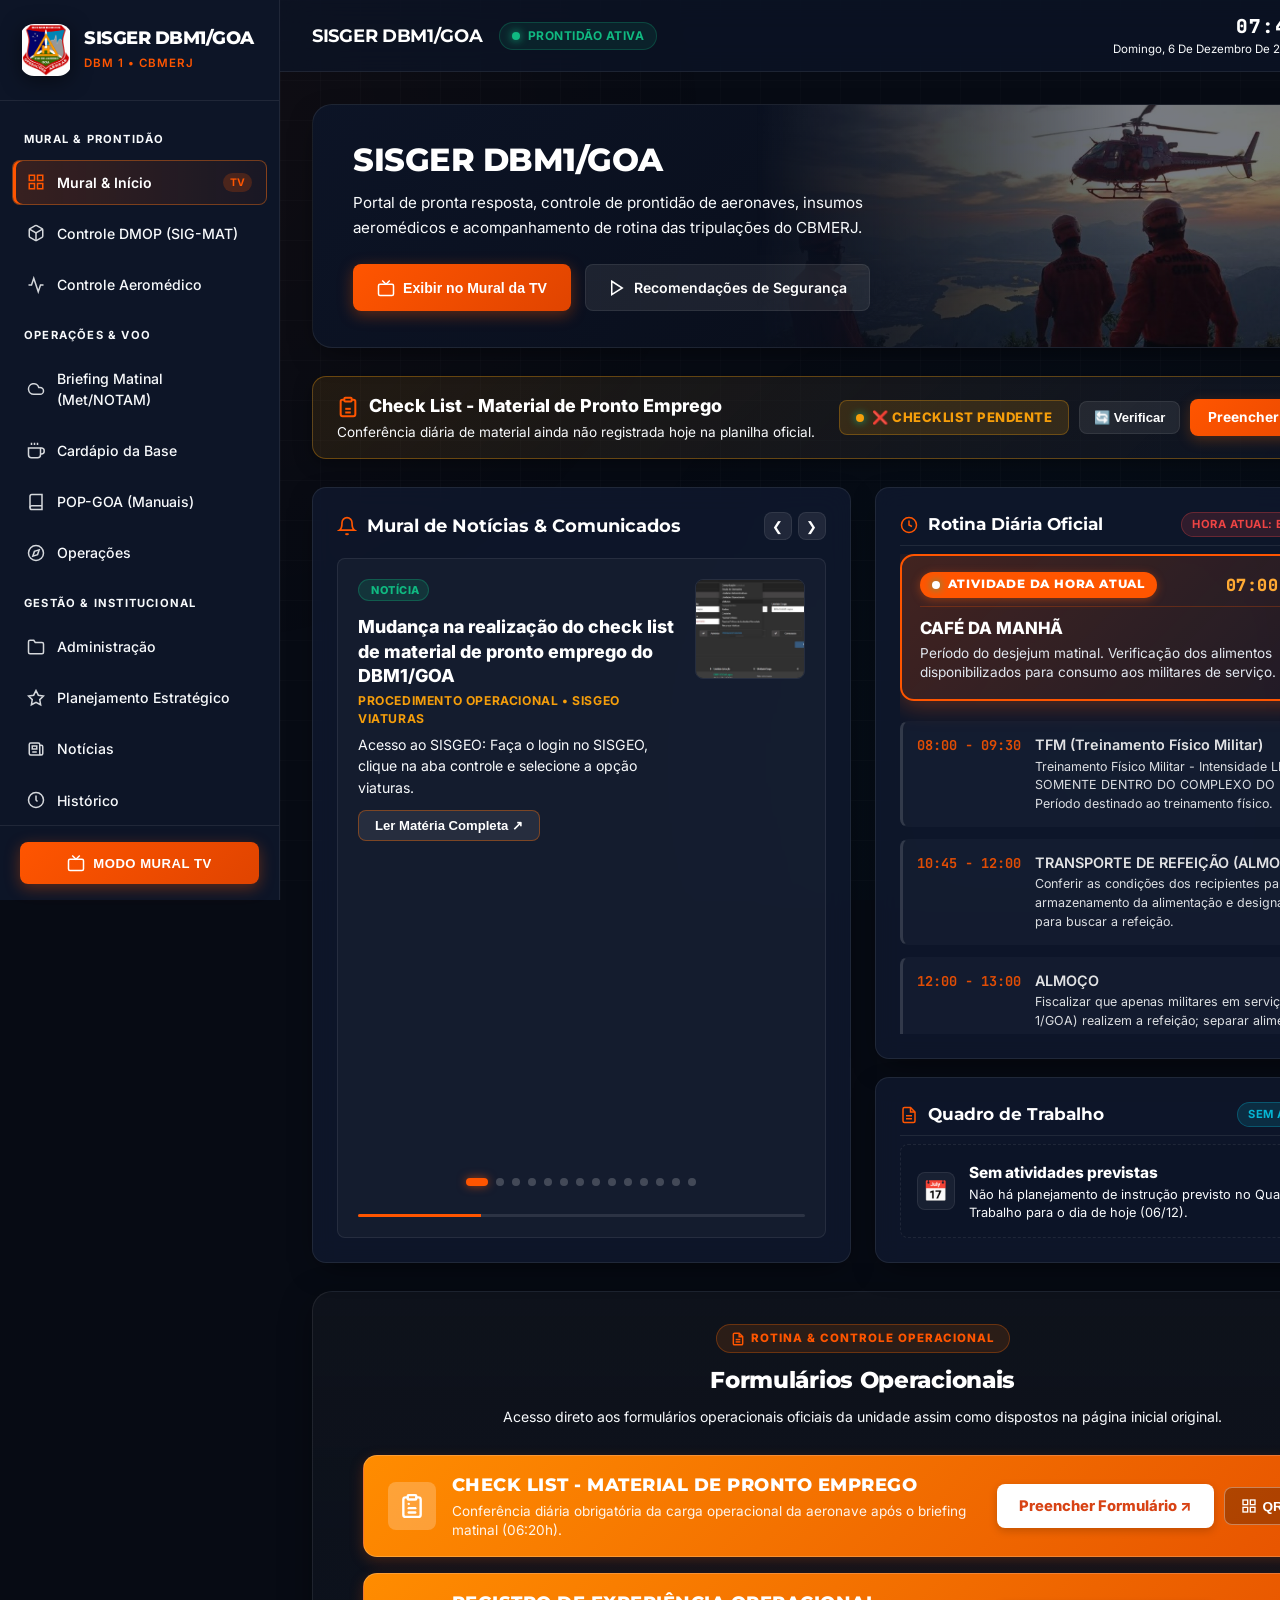
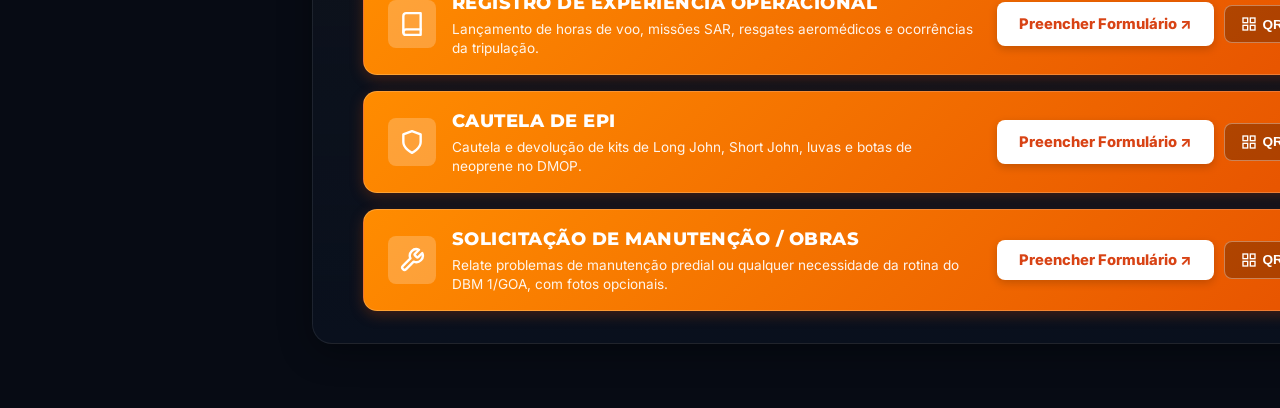
==== commit 6a93a09d: "fix(sigmat): restaurar e exibir todos os 18 registros historicos na aba registros" ====
--- a/index.html
+++ b/index.html
@@ -668,13 +668,13 @@
                 <button class="btn-secondary" onclick="document.getElementById('sigmat-frame').src = 'modules/sigmat.html?t=' + Date.now()">
                   🔄 Recarregar Dados
                 </button>
-                <a href="modules/sigmat.html?v=2.2" target="_blank" rel="noopener noreferrer" class="btn-primary">
+                <a href="modules/sigmat.html?v=2.3" target="_blank" rel="noopener noreferrer" class="btn-primary">
                   ↗ Abrir em Janela Dedicada
                 </a>
               </div>
             </div>
           </div>
-          <iframe id="sigmat-frame" class="embed-full-frame" src="modules/sigmat.html?v=2.2"></iframe>
+          <iframe id="sigmat-frame" class="embed-full-frame" src="modules/sigmat.html?v=2.3"></iframe>
         </section>
 
         <!-- ==================================================================
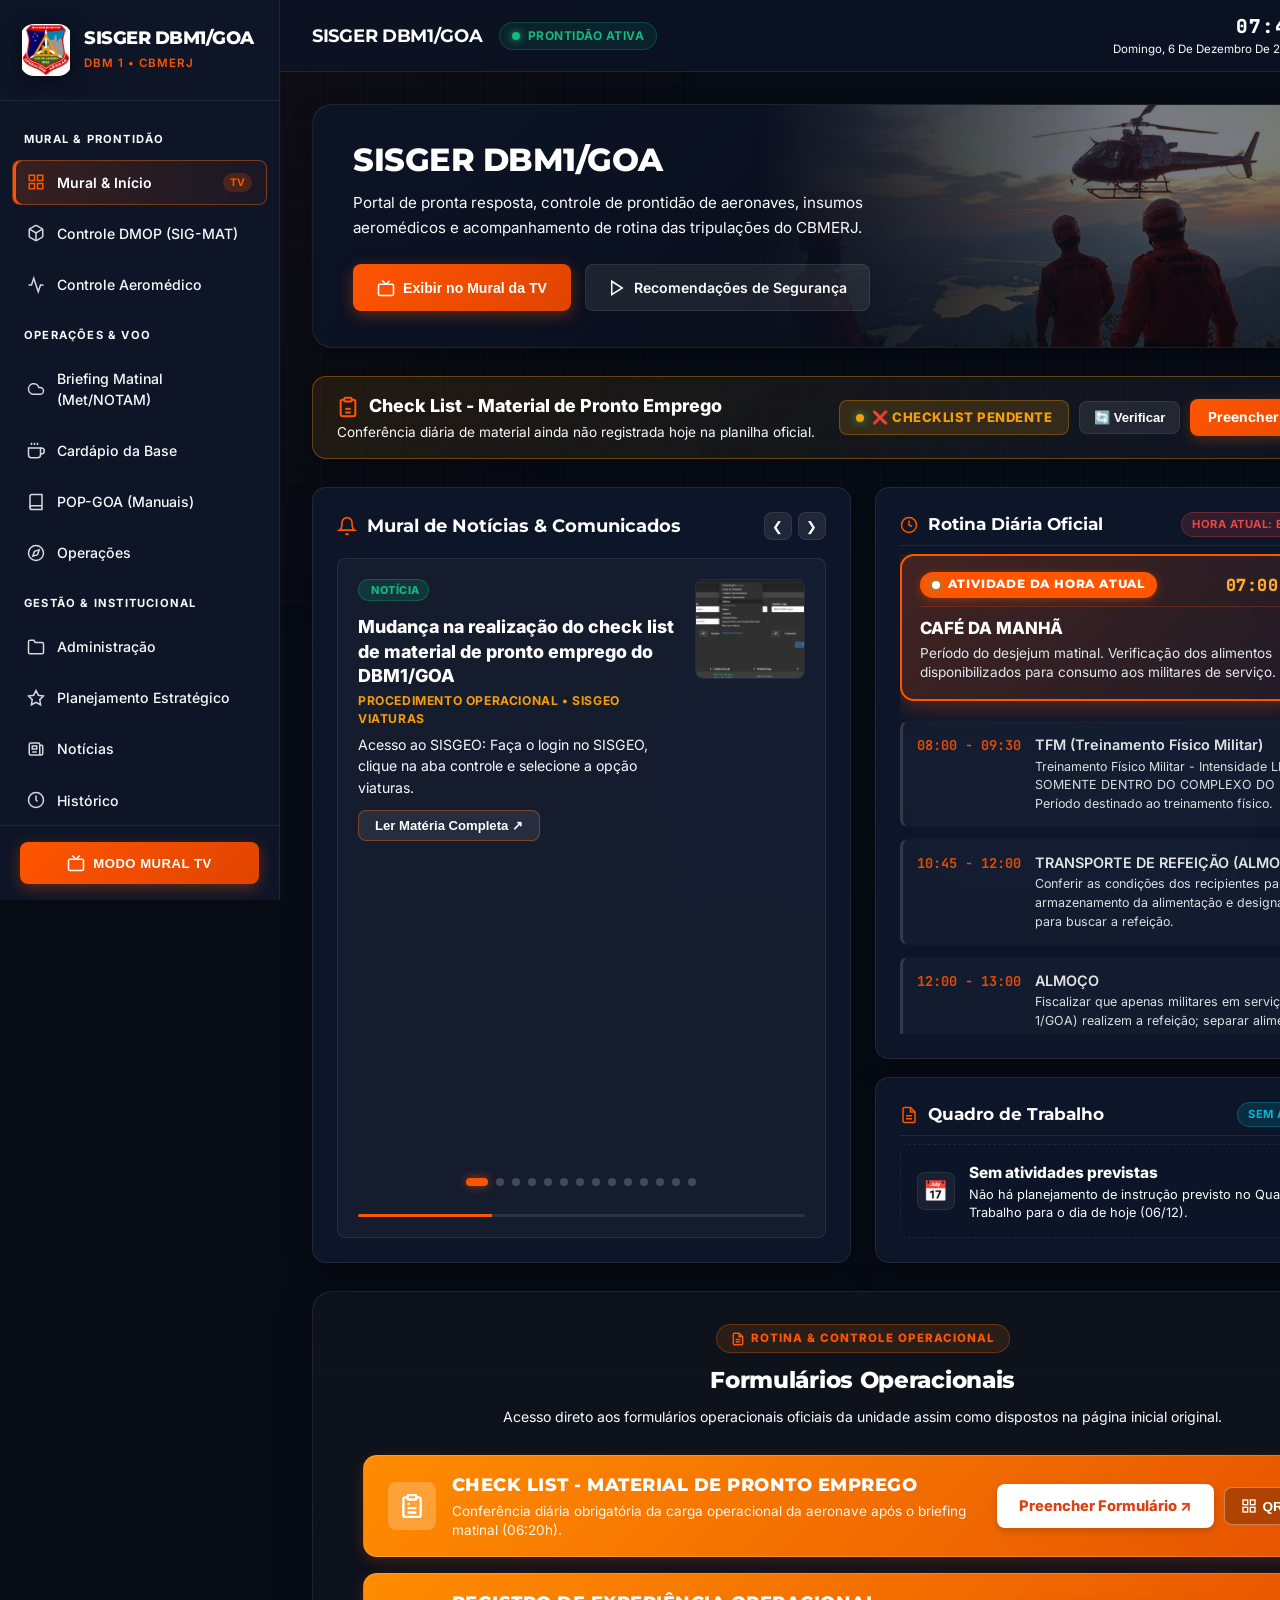
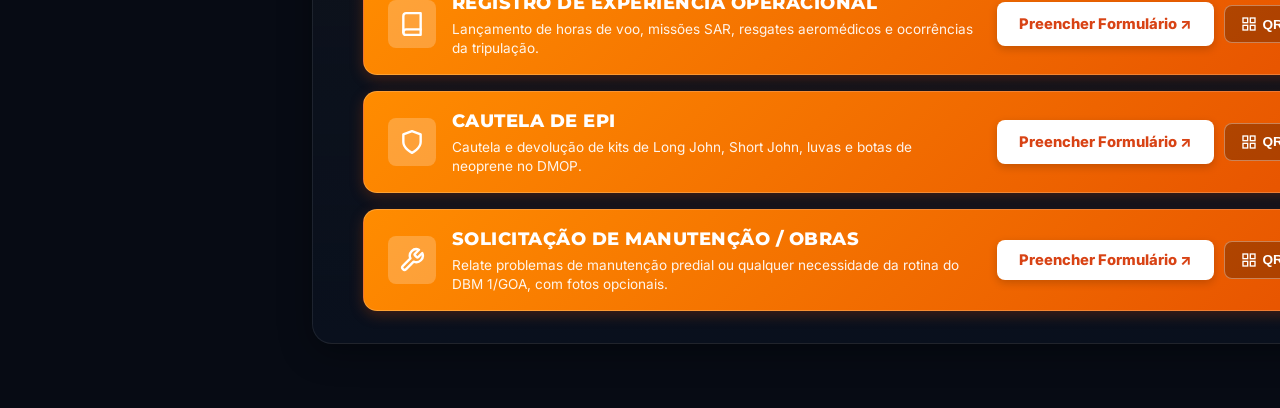
==== commit 393e1883: "fix(sigmat): restaurar funcionamento original dos Registros com Destino, Avarias e correcao de abas" ====
--- a/index.html
+++ b/index.html
@@ -668,13 +668,13 @@
                 <button class="btn-secondary" onclick="document.getElementById('sigmat-frame').src = 'modules/sigmat.html?t=' + Date.now()">
                   🔄 Recarregar Dados
                 </button>
-                <a href="modules/sigmat.html?v=2.3" target="_blank" rel="noopener noreferrer" class="btn-primary">
+                <a href="modules/sigmat.html?v=2.4" target="_blank" rel="noopener noreferrer" class="btn-primary">
                   ↗ Abrir em Janela Dedicada
                 </a>
               </div>
             </div>
           </div>
-          <iframe id="sigmat-frame" class="embed-full-frame" src="modules/sigmat.html?v=2.3"></iframe>
+          <iframe id="sigmat-frame" class="embed-full-frame" src="modules/sigmat.html?v=2.4"></iframe>
         </section>
 
         <!-- ==================================================================
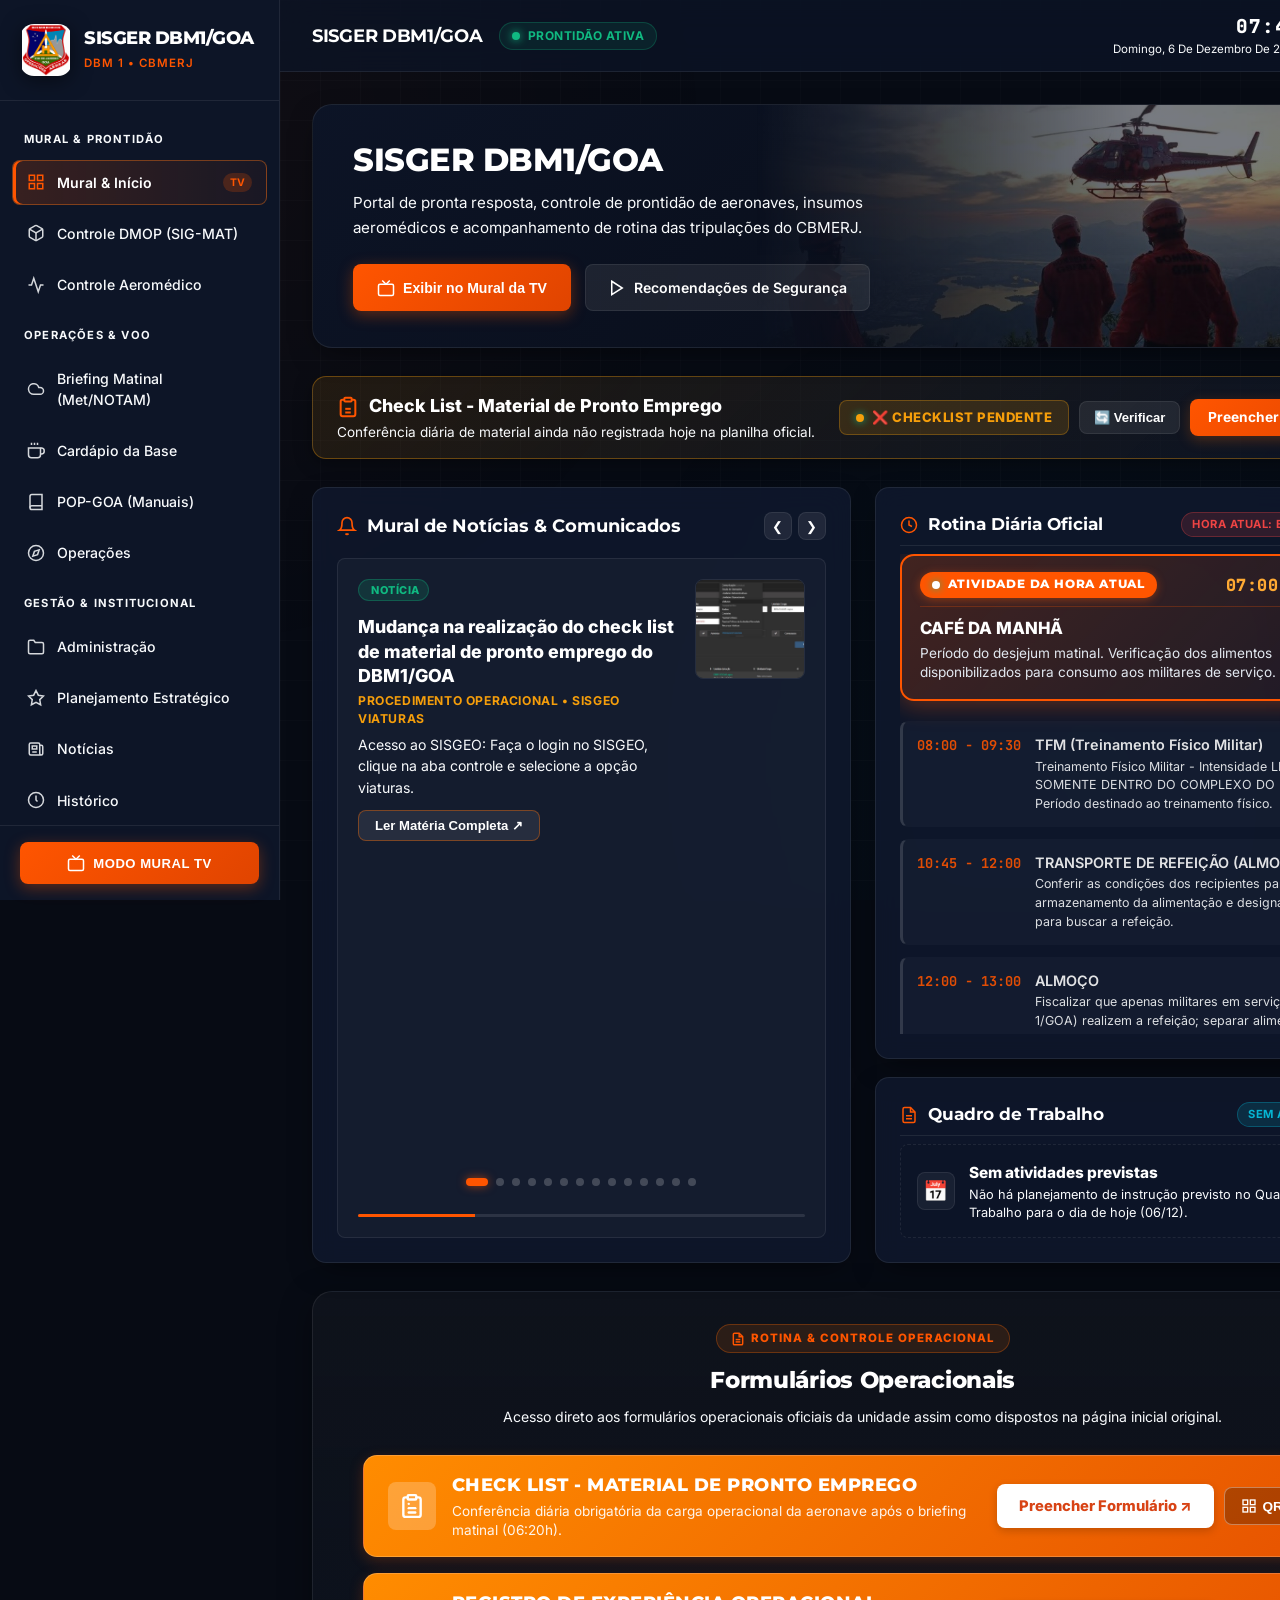
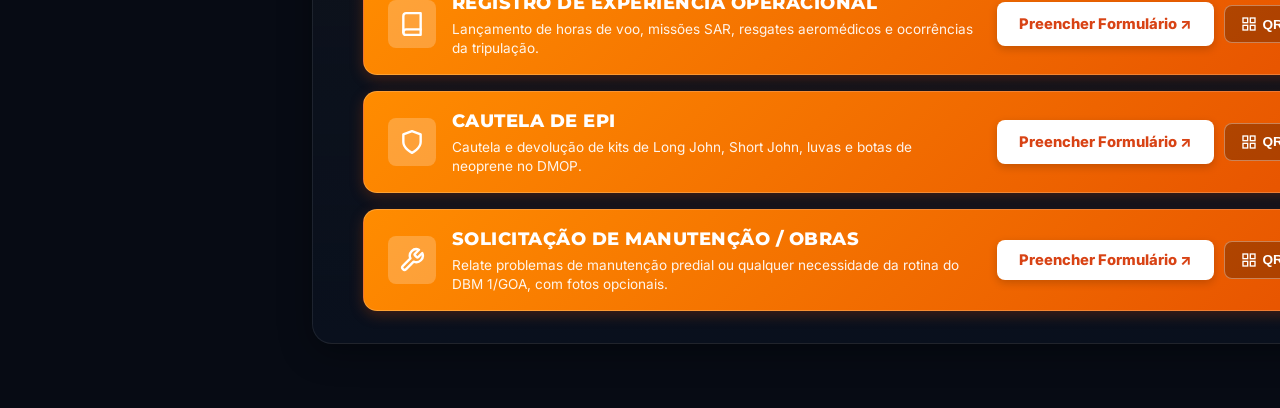
==== commit 95c27c91: "fix(sigmat): vincular Livro de Movimentacoes e Avarias exclusivamente a aba movimentacoes da planilh" ====
--- a/index.html
+++ b/index.html
@@ -668,13 +668,13 @@
                 <button class="btn-secondary" onclick="document.getElementById('sigmat-frame').src = 'modules/sigmat.html?t=' + Date.now()">
                   🔄 Recarregar Dados
                 </button>
-                <a href="modules/sigmat.html?v=2.4" target="_blank" rel="noopener noreferrer" class="btn-primary">
+                <a href="modules/sigmat.html?v=2.5" target="_blank" rel="noopener noreferrer" class="btn-primary">
                   ↗ Abrir em Janela Dedicada
                 </a>
               </div>
             </div>
           </div>
-          <iframe id="sigmat-frame" class="embed-full-frame" src="modules/sigmat.html?v=2.4"></iframe>
+          <iframe id="sigmat-frame" class="embed-full-frame" src="modules/sigmat.html?v=2.5"></iframe>
         </section>
 
         <!-- ==================================================================
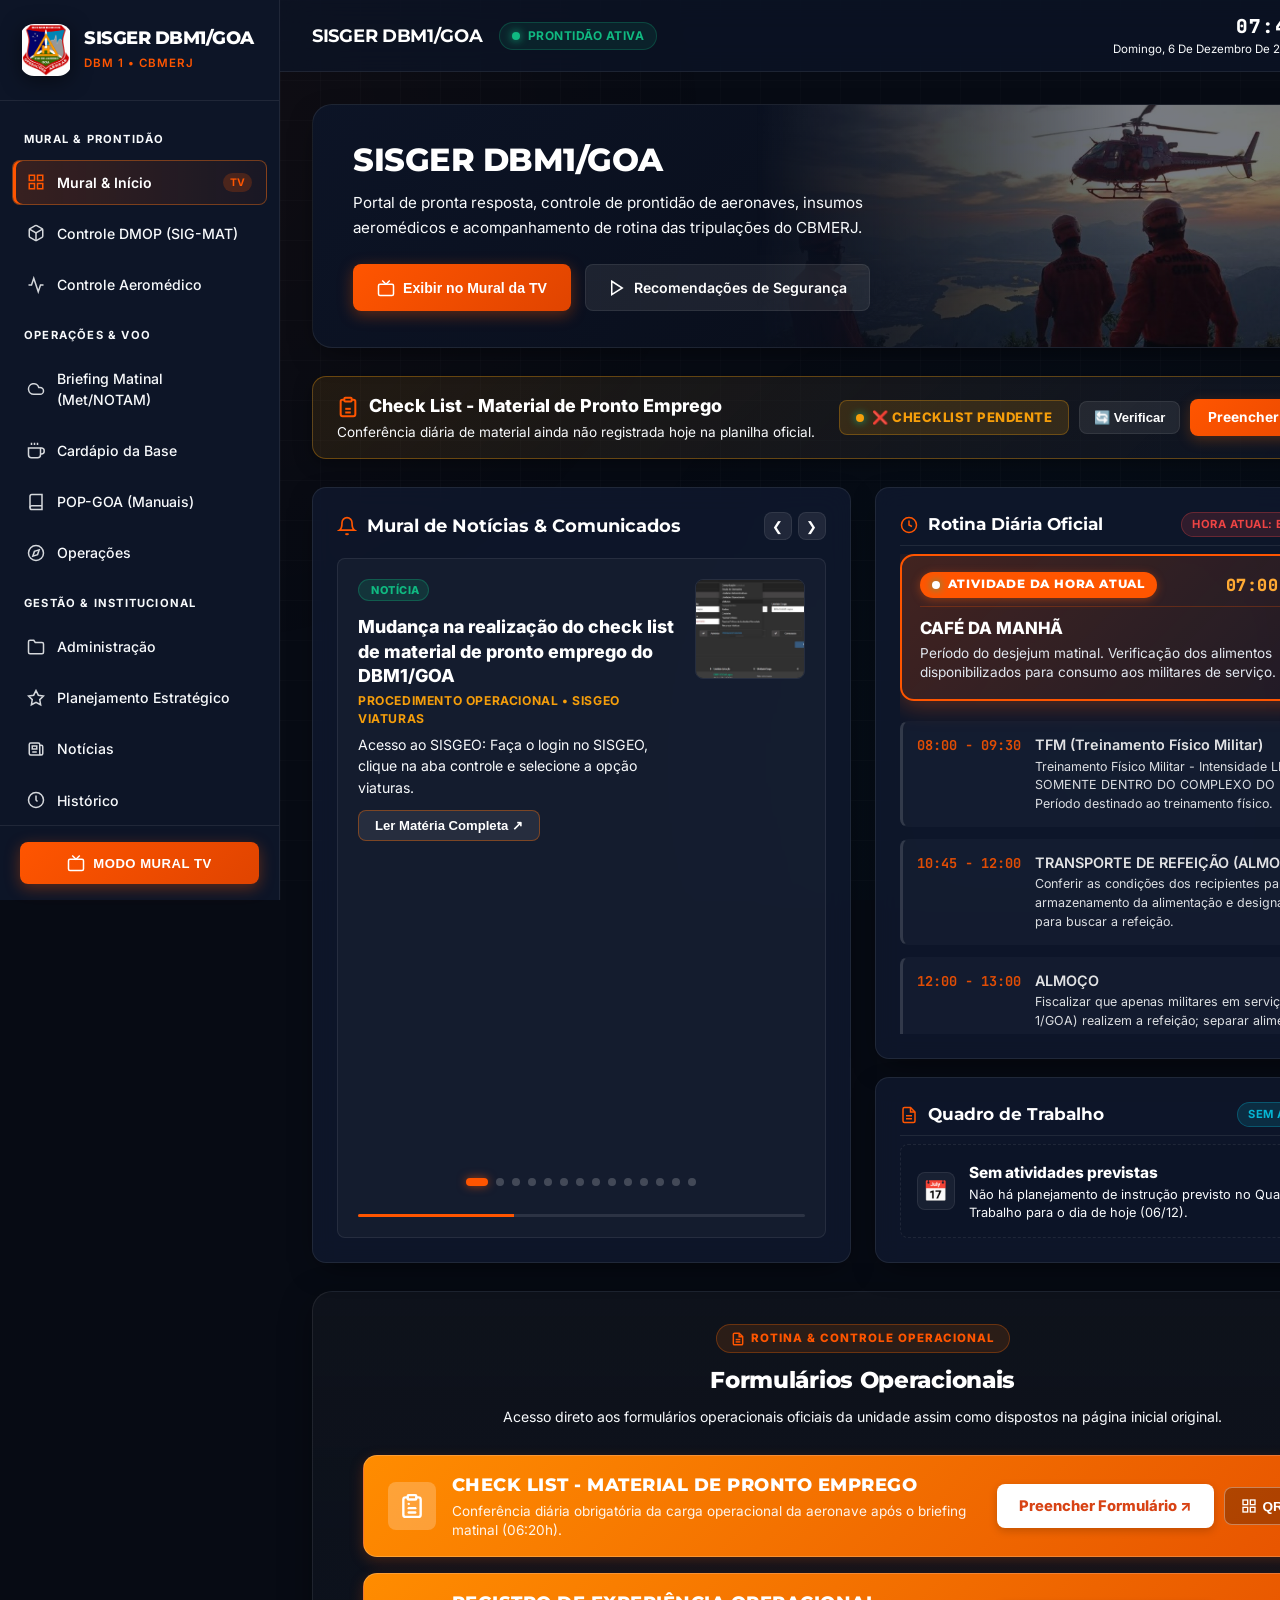
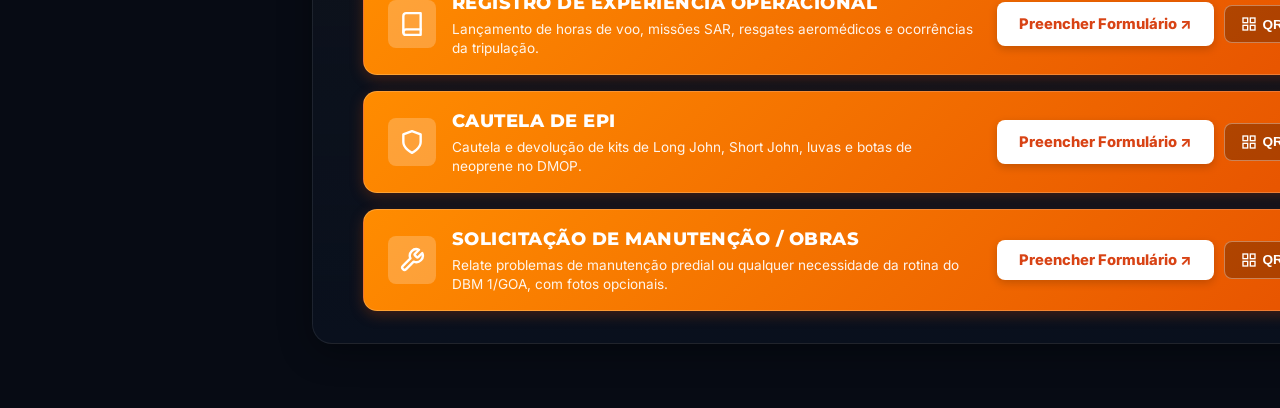
==== commit 64026613: "fix(sigmat): aba MOVIMENTACOES como unica fonte do Livro; alteracoes de status tambem registradas" ====
--- a/index.html
+++ b/index.html
@@ -668,13 +668,13 @@
                 <button class="btn-secondary" onclick="document.getElementById('sigmat-frame').src = 'modules/sigmat.html?t=' + Date.now()">
                   🔄 Recarregar Dados
                 </button>
-                <a href="modules/sigmat.html?v=2.5" target="_blank" rel="noopener noreferrer" class="btn-primary">
+                <a href="modules/sigmat.html?v=2.6" target="_blank" rel="noopener noreferrer" class="btn-primary">
                   ↗ Abrir em Janela Dedicada
                 </a>
               </div>
             </div>
           </div>
-          <iframe id="sigmat-frame" class="embed-full-frame" src="modules/sigmat.html?v=2.5"></iframe>
+          <iframe id="sigmat-frame" class="embed-full-frame" src="modules/sigmat.html?v=2.6"></iframe>
         </section>
 
         <!-- ==================================================================
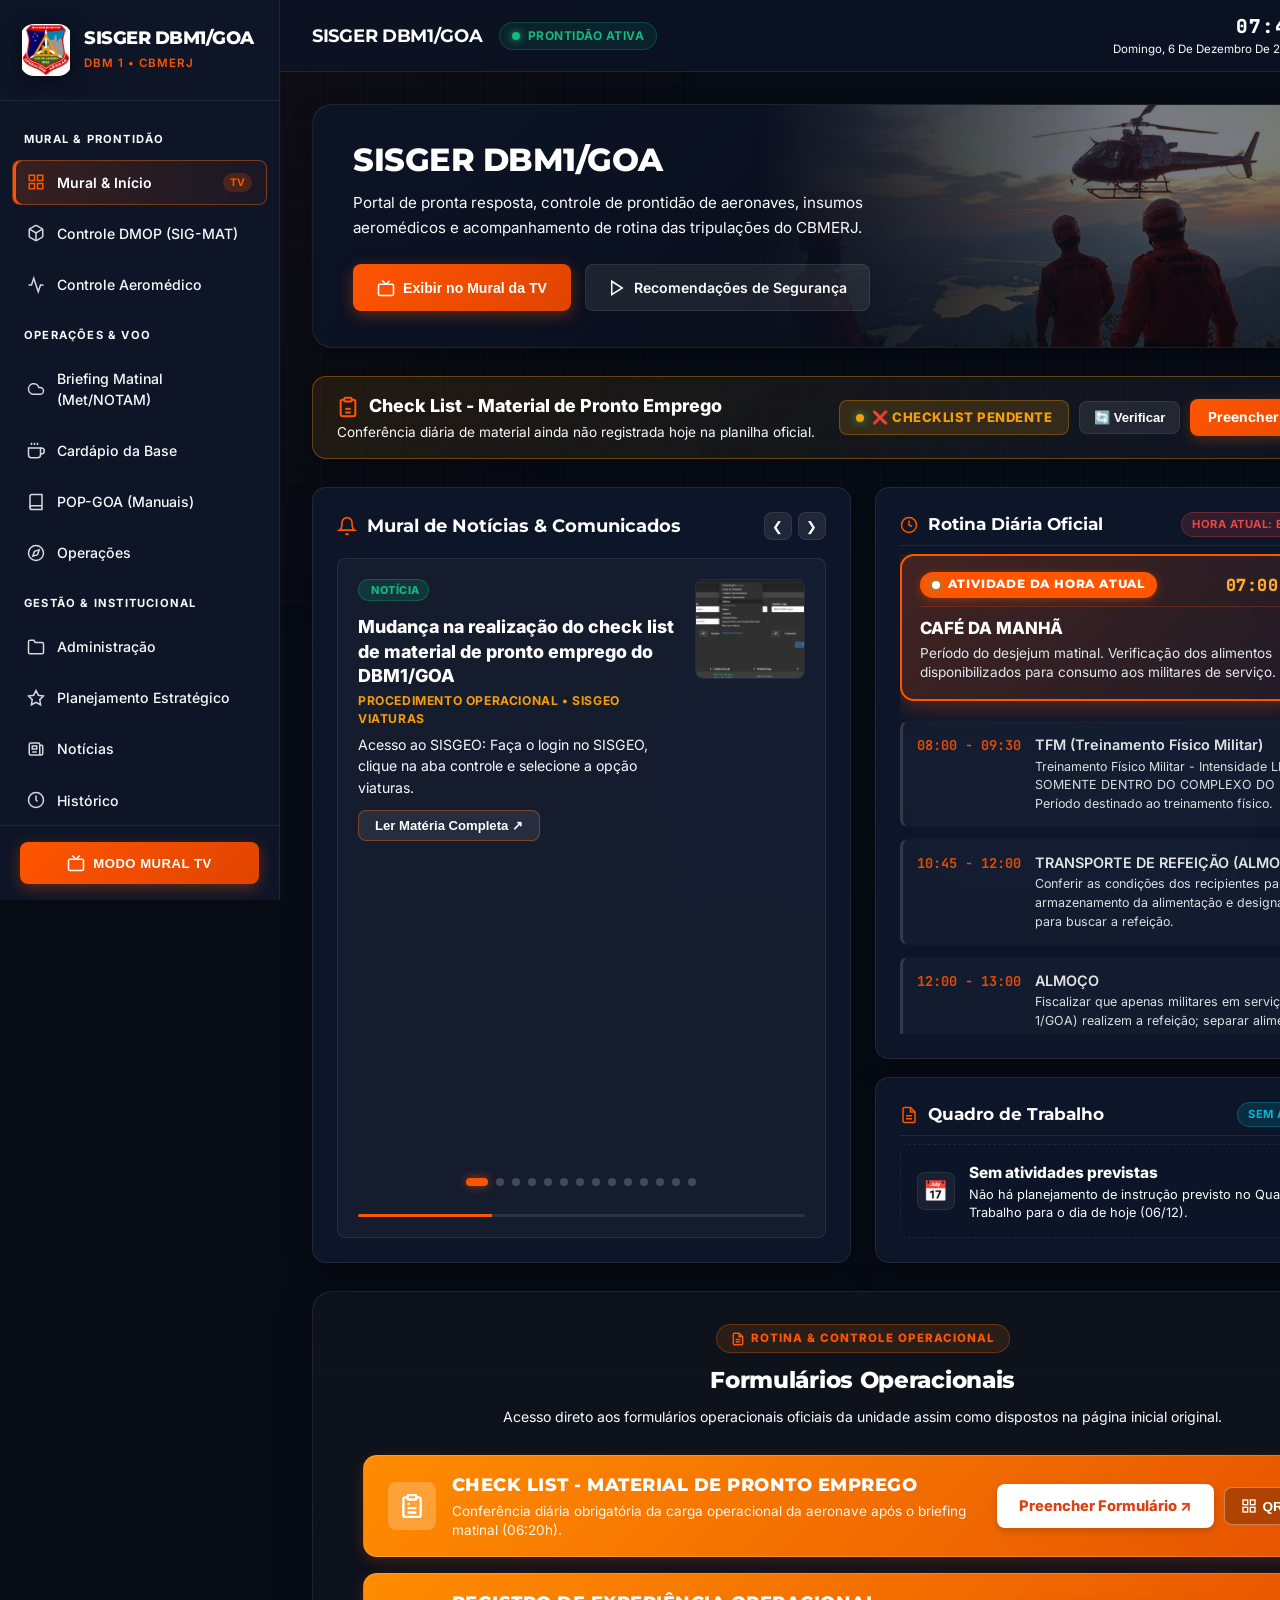
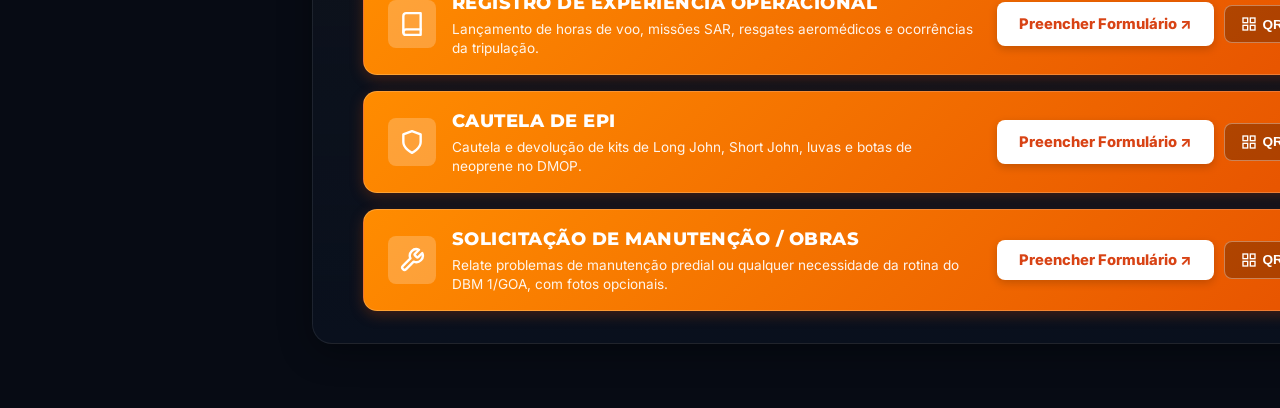
==== commit ad8be078: "fix(sigmat): exigir login e senha por militar ao acessar o sistema e remover credencial padrao" ====
--- a/index.html
+++ b/index.html
@@ -668,13 +668,13 @@
                 <button class="btn-secondary" onclick="document.getElementById('sigmat-frame').src = 'modules/sigmat.html?t=' + Date.now()">
                   🔄 Recarregar Dados
                 </button>
-                <a href="modules/sigmat.html?v=2.6" target="_blank" rel="noopener noreferrer" class="btn-primary">
+                <a href="modules/sigmat.html?v=2.7" target="_blank" rel="noopener noreferrer" class="btn-primary">
                   ↗ Abrir em Janela Dedicada
                 </a>
               </div>
             </div>
           </div>
-          <iframe id="sigmat-frame" class="embed-full-frame" src="modules/sigmat.html?v=2.6"></iframe>
+          <iframe id="sigmat-frame" class="embed-full-frame" src="modules/sigmat.html?v=2.7"></iframe>
         </section>
 
         <!-- ==================================================================
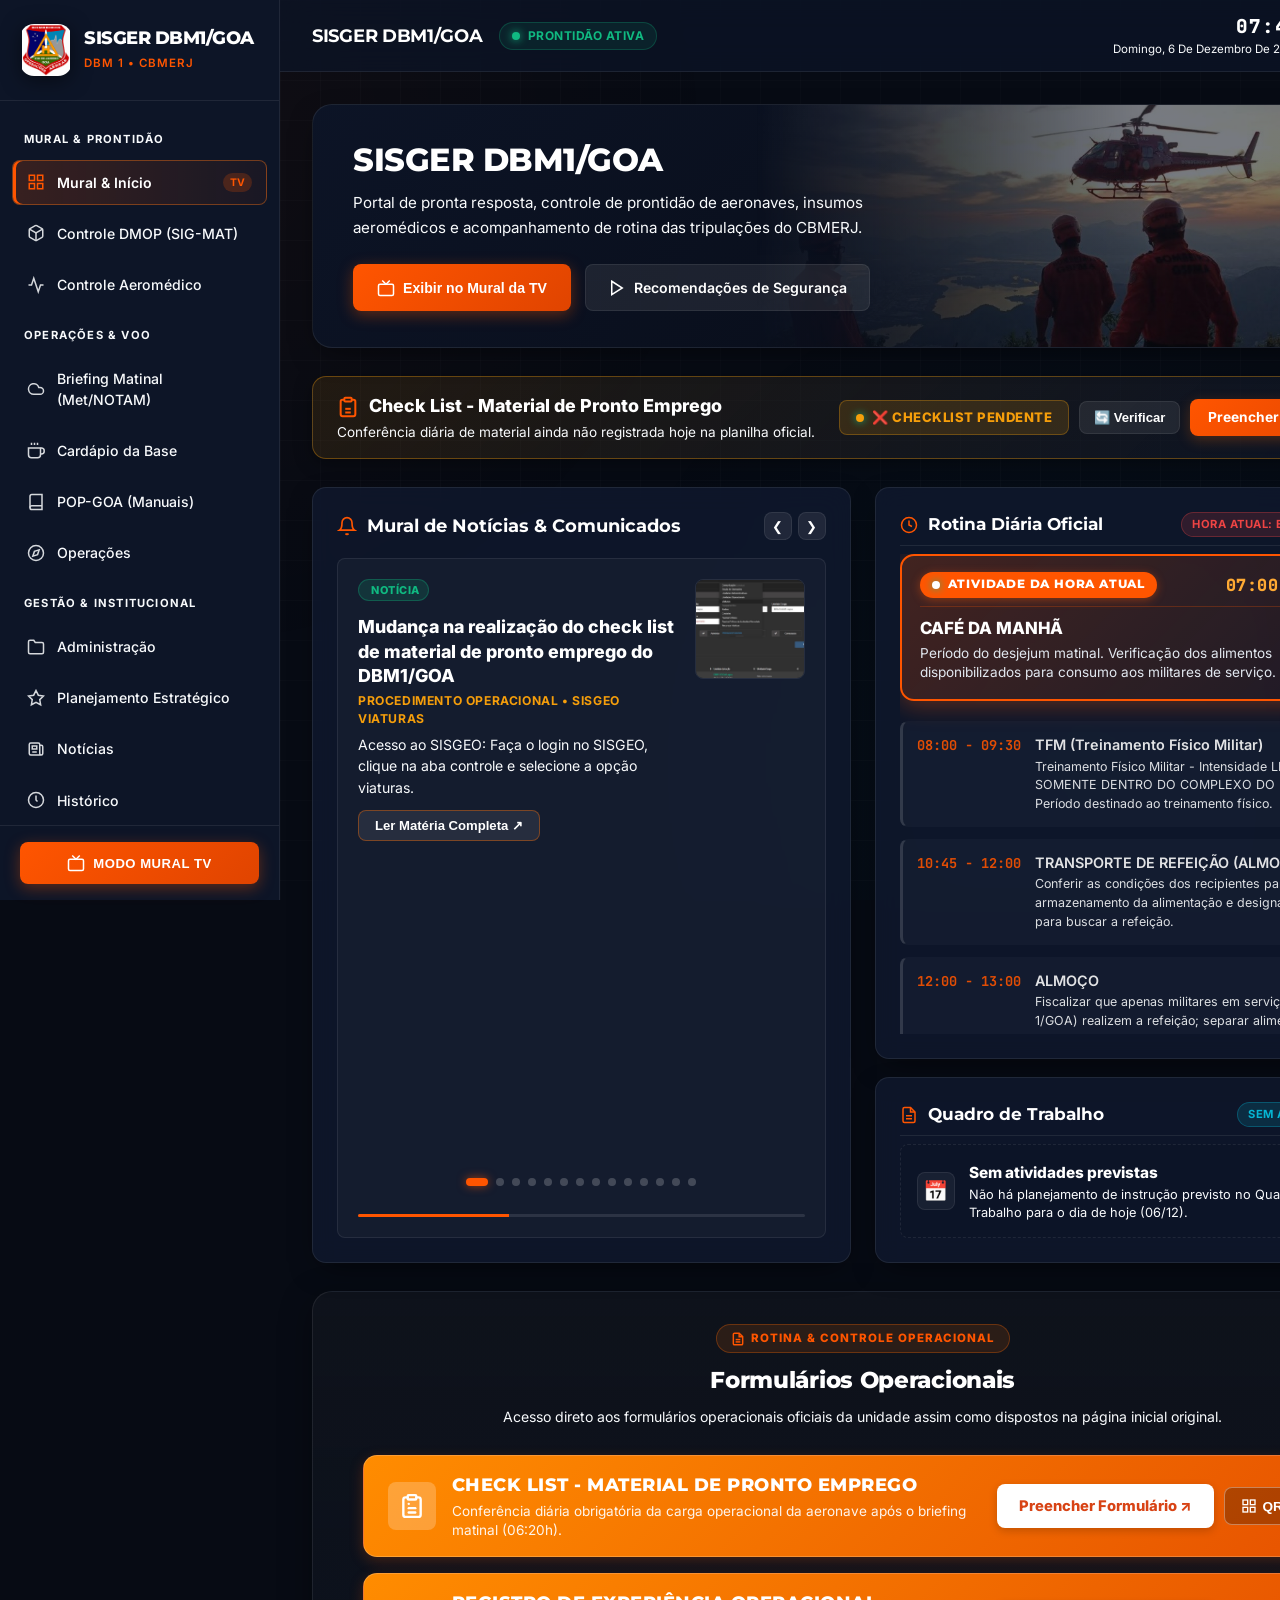
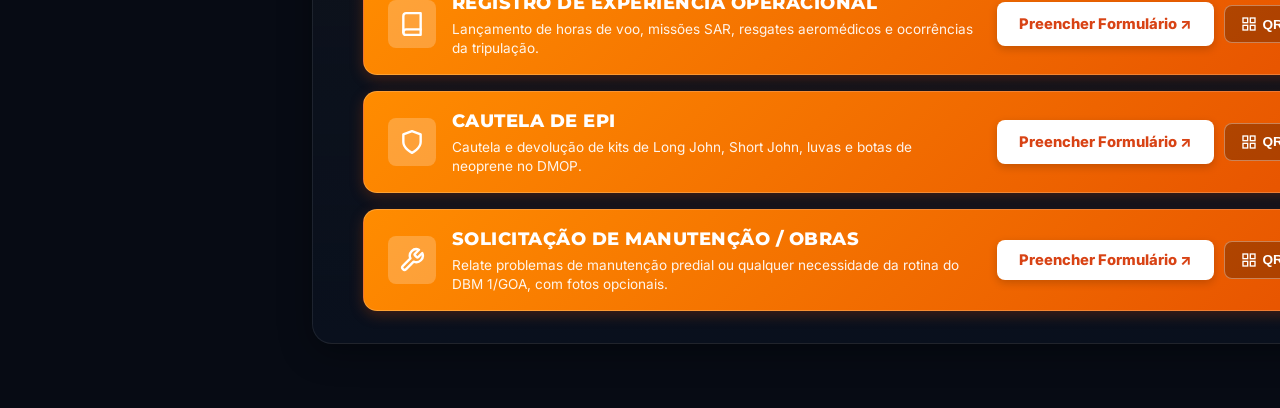
==== commit 8f7d8e35: "feat(aeromedico): implement complete SIG-AEROMEDICO module with Option A dedicated sheet, 139 real c" ====
--- a/index.html
+++ b/index.html
@@ -685,23 +685,23 @@
             <div class="card-header">
               <div>
                 <h3 style="font-family: var(--font-heading); font-size: 1.3rem; color: #fff; font-weight: 800;">
-                  SIG-Aeromédico • Gestão de Insumos e Medicamentos
+                  SIG-Aeromédico • Gestão Completa de Saúde, Checklist & Missões UASA
                 </h3>
                 <p style="font-size: 0.85rem; color: var(--text-secondary); margin-top: 4px;">
-                  Monitoramento de validade, estoque crítico, relatórios em PDF e controle de movimentações médicas.
+                  Checklist Diário, Socorros (RAPH/TIH), Almoxarifado Médico (139 itens FEFO), Registro de Voos e Passagem de Serviço.
                 </p>
               </div>
               <div style="display: flex; gap: 12px;">
                 <button class="btn-secondary" onclick="document.getElementById('aeromedico-frame').src = 'modules/aeromedico.html?t=' + Date.now()">
                   🔄 Recarregar Dados
                 </button>
-                <a href="modules/aeromedico.html?v=2.2" target="_blank" rel="noopener noreferrer" class="btn-primary">
+                <a href="modules/aeromedico.html?v=3.0" target="_blank" rel="noopener noreferrer" class="btn-primary">
                   ↗ Abrir em Janela Dedicada
                 </a>
               </div>
             </div>
           </div>
-          <iframe id="aeromedico-frame" class="embed-full-frame" src="modules/aeromedico.html?v=2.2"></iframe>
+          <iframe id="aeromedico-frame" class="embed-full-frame" src="modules/aeromedico.html?v=3.0"></iframe>
         </section>
 
         <!-- ==================================================================
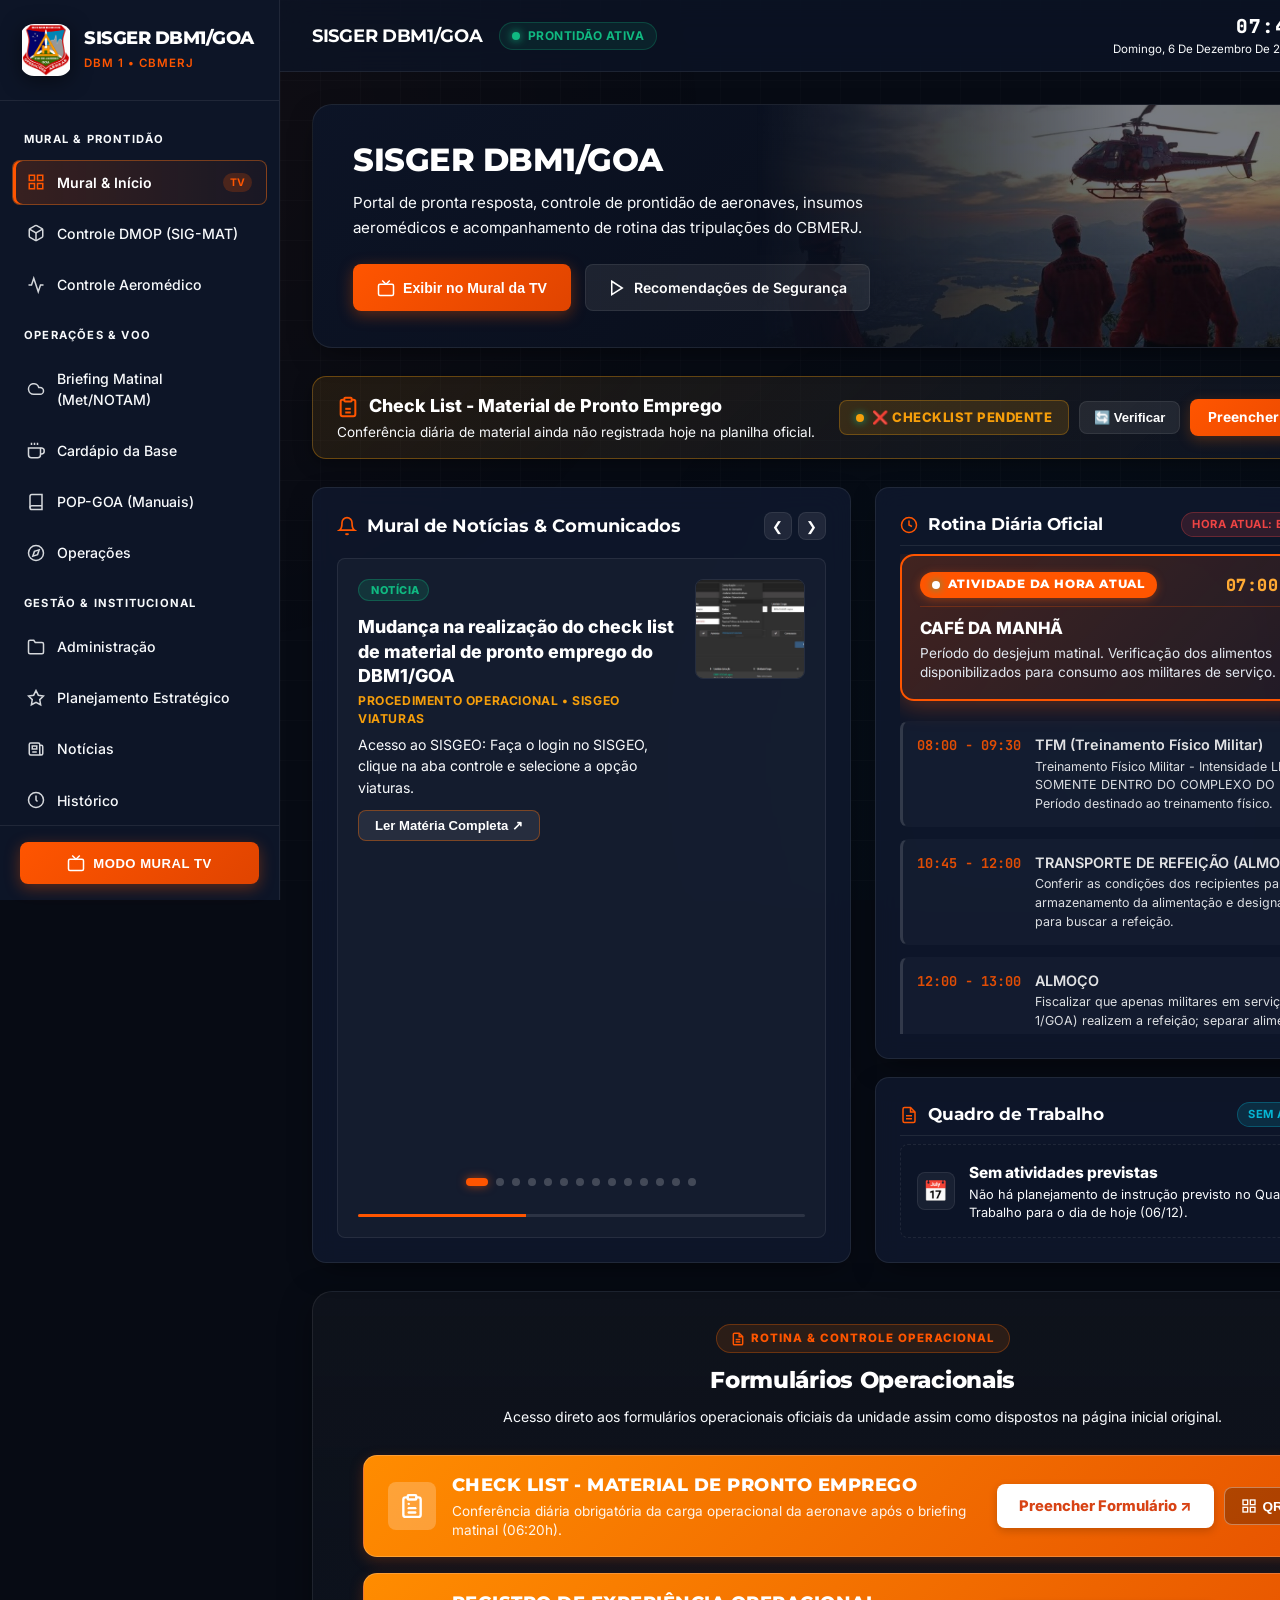
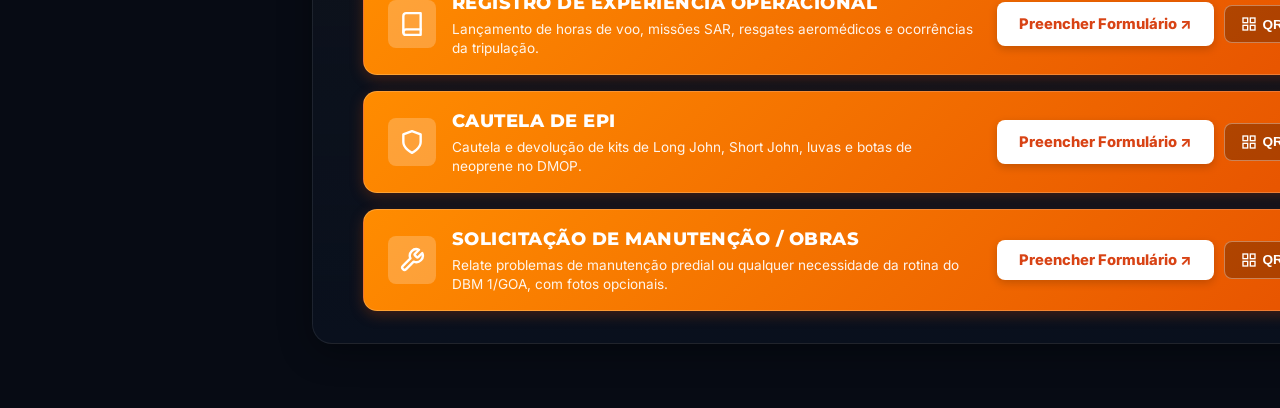
==== commit ace4537c: "fix(cache): enforce automatic iframe reload on navigation to Controle Aeromedico and add no-cache he" ====
--- a/index.html
+++ b/index.html
@@ -695,13 +695,13 @@
                 <button class="btn-secondary" onclick="document.getElementById('aeromedico-frame').src = 'modules/aeromedico.html?t=' + Date.now()">
                   🔄 Recarregar Dados
                 </button>
-                <a href="modules/aeromedico.html?v=3.0" target="_blank" rel="noopener noreferrer" class="btn-primary">
+                <a href="modules/aeromedico.html?v=3.2" target="_blank" rel="noopener noreferrer" class="btn-primary">
                   ↗ Abrir em Janela Dedicada
                 </a>
               </div>
             </div>
           </div>
-          <iframe id="aeromedico-frame" class="embed-full-frame" src="modules/aeromedico.html?v=3.0"></iframe>
+          <iframe id="aeromedico-frame" class="embed-full-frame" src="modules/aeromedico.html?v=3.2&t=force_20261014"></iframe>
         </section>
 
         <!-- ==================================================================
@@ -2116,7 +2116,7 @@
   <!-- Scripts do Portal -->
   <script src="js/config.js?v=3.0"></script>
   <script src="js/aero_weather.js?v=3.0"></script>
-  <script src="js/app.js?v=3.0"></script>
+  <script src="js/app.js?v=3.2"></script>
   <script src="js/cms.js?v=3.0"></script>
 </body>
 </html>
